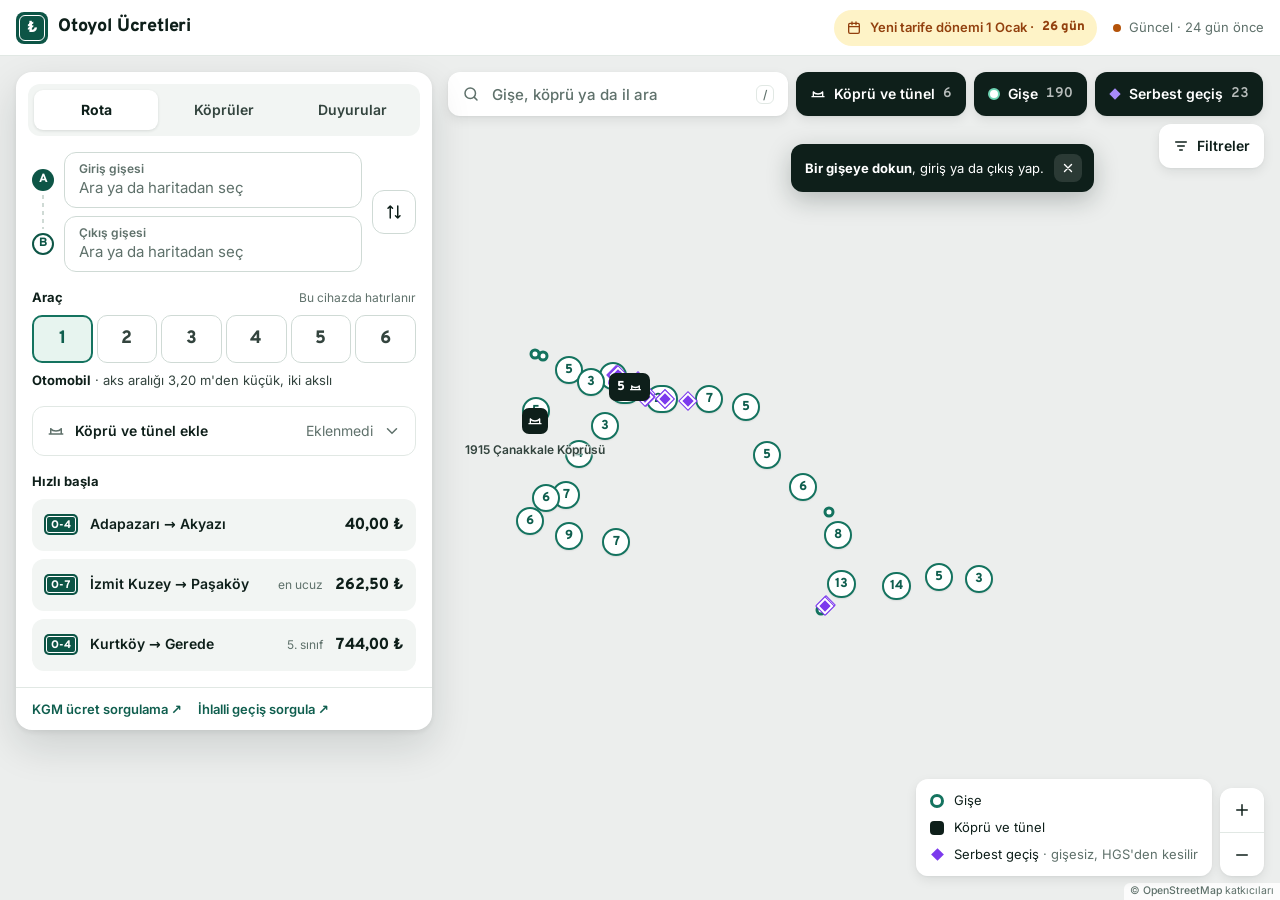
==== panel/index.html @ bc93d61b "Yeni tasarım: Tabela dili Toplam plakası, güzergâh şeridi, doğrudan/en ucuz seçici, gidiş-dönüş ve a" ====
<!doctype html>
<html lang="tr">
<head>
  <meta charset="utf-8">
  <meta name="viewport" content="width=device-width, initial-scale=1, viewport-fit=cover">
  <meta http-equiv="Content-Security-Policy" content="default-src 'self'; script-src 'self'; style-src 'self'; img-src 'self' data: blob: https://tile.openstreetmap.org; connect-src 'self'; font-src 'self'; object-src 'none'; base-uri 'none'; form-action 'none'">
  <meta name="referrer" content="strict-origin-when-cross-origin">
  <meta name="color-scheme" content="light dark">
  <meta name="theme-color" content="#ffffff" media="(prefers-color-scheme: light)">
  <meta name="theme-color" content="#0f1916" media="(prefers-color-scheme: dark)">
  <title>Otoyol Ücretleri</title>
  <meta name="description" content="Otoyol gişeleri arası geçiş ücreti hesaplama, köprü ve tünel ücretleri, bayramda ücretsiz geçiş kararları">
  <link rel="icon" href="data:image/svg+xml,%3Csvg xmlns='http://www.w3.org/2000/svg' viewBox='0 0 32 32'%3E%3Crect width='32' height='32' rx='8' fill='%230d5546'/%3E%3Crect x='3.5' y='3.5' width='25' height='25' rx='5.5' fill='none' stroke='white' stroke-width='2'/%3E%3Ctext x='16' y='22.5' font-family='Arial' font-weight='900' font-size='17' fill='white' text-anchor='middle'%3E%E2%82%BA%3C/text%3E%3C/svg%3E">
  <link rel="stylesheet" href="vendor/leaflet/leaflet.css">
  <link rel="stylesheet" href="style.css">
</head>
<body>
  <header class="appbar">
    <a class="logo" href="./" aria-label="Otoyol Ücretleri, ana sayfa">
      <span class="plate-logo" aria-hidden="true"><span class="ov">₺</span></span>
      <span class="logo-t ov">Otoyol Ücretleri</span>
    </a>
    <span class="grow"></span>
    <button type="button" class="tarif-pill" id="countdown" hidden></button>
    <div id="status" class="status" role="status" aria-live="polite"></div>
  </header>

  <div class="app" id="app">
    <div class="map-area">
      <div id="map" class="map" aria-label="Otoyol gişeleri, köprüler ve serbest geçişler haritası"></div>

      <div class="map-tools" id="map-tools">
        <button type="button" class="tool-btn icon-only m-back" id="m-back" aria-label="Yeni hesap" hidden>
          <svg viewBox="0 0 24 24" aria-hidden="true"><path d="M15 6l-6 6 6 6"/></svg>
        </button>
        <div class="map-search" id="map-search">
          <span class="plate-logo sm m-only" aria-hidden="true"><span class="ov">₺</span></span>
          <svg class="d-only" viewBox="0 0 24 24" aria-hidden="true"><circle cx="11" cy="11" r="7"/><path d="M20 20l-3.5-3.5"/></svg>
          <input id="map-q" type="search" role="combobox" aria-autocomplete="list" aria-expanded="false" aria-controls="map-q-list"
                 placeholder="Gişe, köprü ya da il ara" autocomplete="off" spellcheck="false" aria-label="Haritada ara">
          <kbd class="d-only" aria-hidden="true">/</kbd>
          <span class="m-status m-only" id="m-status" role="img"></span>
          <ul id="map-q-list" class="combo-list" role="listbox" hidden></ul>
        </div>
        <div class="layer-chips" id="layer-chips" role="group" aria-label="Haritada göster"></div>
        <span class="grow"></span>
        <button type="button" class="tool-btn filter-btn" id="filter-btn" aria-expanded="false" aria-controls="filter-pop">
          <svg viewBox="0 0 24 24" aria-hidden="true"><path d="M4 6h16M7 12h10M10 18h4"/></svg>
          <span class="fb-l">Filtreler</span><span class="badge" id="filter-count" hidden></span>
        </button>
        <div class="active-filters" id="active-filters"></div>
        <div class="filter-pop" id="filter-pop" role="dialog" aria-label="Katmanlar ve filtreler" hidden>
          <div class="fp-sec"><div class="fp-h">Katmanlar</div><div class="fp-chips" id="fp-layers"></div></div>
          <div class="fp-sec"><div class="fp-h">Bölge</div><div class="fp-chips" id="fp-bolge"></div></div>
          <div class="fp-sec"><div class="fp-h">Durum</div><div class="fp-chips" id="fp-durum"></div></div>
          <div class="fp-row">
            <label class="fp-field"><span>İl</span><select id="f-il"></select></label>
            <label class="fp-field"><span>Otoyol</span><select id="f-road"></select></label>
          </div>
          <div class="fp-foot">
            <button type="button" class="btn" id="fp-clear">Temizle</button>
            <button type="button" class="btn primary" id="fp-close">Tamam</button>
          </div>
        </div>
      </div>

      <div class="map-hint" id="map-hint" hidden>
        <span><b>Bir gişeye dokun</b>, giriş ya da çıkış yap.</span>
        <button type="button" id="map-hint-close" aria-label="İpucunu kapat"><svg viewBox="0 0 24 24" aria-hidden="true"><path d="M6 6l12 12M18 6L6 18"/></svg></button>
      </div>

      <div class="map-corner">
        <div class="map-legend" id="map-legend">
          <div><span class="lg-gate" aria-hidden="true"></span>Gişe</div>
          <div><span class="lg-bridge" aria-hidden="true"></span>Köprü ve tünel</div>
          <div><span class="lg-sgs" aria-hidden="true"></span><span>Serbest geçiş <span class="muted">· gişesiz, HGS'den kesilir</span></span></div>
        </div>
        <div class="zoom" role="group" aria-label="Yakınlaştırma">
          <button type="button" id="zoom-in" aria-label="Yakınlaştır"><svg viewBox="0 0 24 24" aria-hidden="true"><path d="M12 5v14M5 12h14"/></svg></button>
          <button type="button" id="zoom-out" aria-label="Uzaklaştır"><svg viewBox="0 0 24 24" aria-hidden="true"><path d="M5 12h14"/></svg></button>
        </div>
      </div>
      <button type="button" id="notice" class="notice" hidden></button>
    </div>

    <aside class="panel" id="panel" aria-label="Ücret hesabı ve bilgiler">
      <button type="button" class="sheet-handle" id="sheet-handle" aria-label="Paneli büyüt ya da küçült"><span></span></button>
      <div id="sample-note" class="sample-note" hidden>Örnek veri ile önizleme</div>
      <nav class="tabs" role="tablist" aria-label="Bölümler">
        <button type="button" role="tab" id="tab-btn-rota" aria-controls="tab-rota" aria-selected="true">Rota</button>
        <button type="button" role="tab" id="tab-btn-kopru" aria-controls="tab-kopru" aria-selected="false" tabindex="-1">Köprüler</button>
        <button type="button" role="tab" id="tab-btn-duyuru" aria-controls="tab-duyuru" aria-selected="false" tabindex="-1">Duyurular<span class="badge" id="duyuru-badge" hidden></span></button>
      </nav>

      <section class="tab-panel" id="tab-rota" role="tabpanel" aria-labelledby="tab-btn-rota">
        <div id="rota-main">
          <div class="m-res-head m-only" id="m-res-head" hidden>
            <h1 class="ov" id="m-res-title"></h1>
            <button type="button" class="veh-chip" id="m-veh-chip" aria-expanded="false" aria-controls="veh-block"></button>
          </div>
          <div class="m-head m-only" id="m-rota-head">
            <h1 class="ov">Nereden nereye?</h1>
            <button type="button" class="tarif-chip" id="m-countdown" hidden></button>
          </div>
          <form class="route" id="trip" autocomplete="off" novalidate>
            <div class="search-head">
              <button type="button" class="icon-btn" id="search-back" aria-label="Geri"><svg viewBox="0 0 24 24" aria-hidden="true"><path d="M15 6l-6 6 6 6"/></svg></button>
              <span id="search-title">Gişe seç</span>
            </div>
            <div class="route-fields" id="route-fields">
              <span class="route-rail" aria-hidden="true"><i class="pin-a ov">A</i><i class="rail"></i><i class="pin-b ov">B</i></span>
              <div class="combo" id="combo-giris">
                <label class="field" for="trip-giris">
                  <span class="f-l">Giriş gişesi</span>
                  <span class="f-dot ov" aria-hidden="true">A</span>
                  <input id="trip-giris" type="text" role="combobox" aria-autocomplete="list" aria-expanded="false"
                         aria-controls="trip-giris-list" placeholder="Ara ya da haritadan seç" spellcheck="false">
                  <span class="f-road" id="giris-road"></span>
                </label>
                <ul class="combo-list" id="trip-giris-list" role="listbox" aria-label="Giriş gişeleri" hidden></ul>
              </div>
              <div class="combo" id="combo-cikis">
                <label class="field" for="trip-cikis">
                  <span class="f-l">Çıkış gişesi</span>
                  <span class="f-dot ov is-b" aria-hidden="true">B</span>
                  <input id="trip-cikis" type="text" role="combobox" aria-autocomplete="list" aria-expanded="false"
                         aria-controls="trip-cikis-list" placeholder="Ara ya da haritadan seç" spellcheck="false">
                  <span class="f-road" id="cikis-road"></span>
                </label>
                <ul class="combo-list" id="trip-cikis-list" role="listbox" aria-label="Çıkış gişeleri" hidden></ul>
              </div>
              <button type="button" class="icon-btn swap" id="trip-swap" aria-label="Giriş ve çıkışı değiştir">
                <svg viewBox="0 0 24 24" aria-hidden="true"><path d="M7 4v16M7 4L4 7M7 4l3 3M17 20V4M17 20l-3-3M17 20l3-3"/></svg>
              </button>
            </div>

            <div class="opt-chips" id="opt-chips" hidden>
              <button type="button" class="veh-chip" id="veh-chip" aria-expanded="false" aria-controls="veh-block"></button>
              <button type="button" class="x-chip" id="x-chip" aria-expanded="false" aria-controls="opt-extras"></button>
            </div>

            <div class="veh" id="veh-block">
              <div class="veh-h"><span>Araç</span><span class="muted">Bu cihazda hatırlanır</span></div>
              <div class="cls-grid" id="trip-classes" role="radiogroup" aria-label="Araç sınıfı"></div>
              <p class="veh-desc" id="veh-desc"></p>
            </div>

            <details class="xbox" id="opt-extras" hidden>
              <summary>
                <svg viewBox="0 0 24 24" aria-hidden="true"><path d="M3 16h18M5 16V9M19 16V9M5 9c3 4 11 4 14 0"/></svg>
                <span class="xb-t">Köprü ve tünel ekle</span>
                <span class="xb-v" id="extras-sum">Eklenmedi</span>
                <svg class="chev" viewBox="0 0 24 24" aria-hidden="true"><path d="M6 9l6 6 6-6"/></svg>
              </summary>
              <div class="extras" id="trip-extras" role="group" aria-label="Rotaya eklenecek köprü ve tüneller"></div>
            </details>
          </form>
          <div id="trip-result" class="result" aria-live="polite"></div>
          <div id="quick" class="quick"></div>
        </div>
        <div id="aylik" class="aylik" hidden></div>
        <nav class="official" aria-label="Resmî KGM hizmetleri">
          <a href="https://vatandas.kgm.gov.tr/Toll" target="_blank" rel="noopener noreferrer">KGM ücret sorgulama ↗</a>
          <a href="https://webihlaltakip.kgm.gov.tr/WebIhlalSorgulama/Sayfalar/Sorgulama.aspx?lang=tr" target="_blank" rel="noopener noreferrer">İhlalli geçiş sorgula ↗</a>
        </nav>
        <p class="osm-credit m-only">Harita © <a href="https://www.openstreetmap.org/copyright" target="_blank" rel="noopener noreferrer">OpenStreetMap</a> katkıcıları</p>
      </section>

      <section class="tab-panel" id="tab-kopru" role="tabpanel" aria-labelledby="tab-btn-kopru" hidden>
        <div class="k-head">
          <h2 class="ov">Kaça geçerim?</h2>
          <button type="button" class="veh-chip" id="k-veh-chip" aria-expanded="false" aria-controls="k-classes"></button>
        </div>
        <div class="cls-grid k-classes" id="k-classes" role="radiogroup" aria-label="Araç sınıfı" hidden></div>
        <ul class="crossings" id="crossings"></ul>
        <p class="footnote" id="k-foot"></p>
      </section>

      <section class="tab-panel" id="tab-duyuru" role="tabpanel" aria-labelledby="tab-btn-duyuru" hidden>
        <div class="m-head m-only"><h1 class="ov">Duyurular</h1><span class="m-st" id="m-status-2"></span></div>
        <div id="cd-plate"></div>
        <div id="announcements"></div>
        <section class="d-sec" id="calendar-sec" aria-labelledby="calendar-h">
          <h2 id="calendar-h">Takvim</h2>
          <ul id="calendar" class="calendar"></ul>
        </section>
        <section class="d-sec" aria-labelledby="free-h">
          <h2 id="free-h">Resmî duyurular</h2>
          <div id="free" class="free"></div>
        </section>
        <div class="folds">
          <details class="fold" id="events-fold"><summary><span>Son kayıtlar</span><span class="fold-v" id="events-count"></span><svg class="chev" viewBox="0 0 24 24" aria-hidden="true"><path d="M6 9l6 6 6-6"/></svg></summary><ul id="events" class="events"></ul></details>
          <details class="fold"><summary><span>Kaynaklar</span><span class="fold-v" id="source-summary"></span><svg class="chev" viewBox="0 0 24 24" aria-hidden="true"><path d="M6 9l6 6 6-6"/></svg></summary><ul id="sources" class="sources"></ul></details>
          <details class="fold"><summary><span>KGM tarife belgeleri</span><span class="fold-v" id="doc-count"></span><svg class="chev" viewBox="0 0 24 24" aria-hidden="true"><path d="M6 9l6 6 6-6"/></svg></summary><ul id="documents" class="documents"></ul></details>
        </div>
        <p class="footnote" id="footer"></p>
      </section>
    </aside>

    <nav class="tabbar" id="tabbar" aria-label="Ana bölümler">
      <button type="button" data-tab="rota" aria-current="page">
        <svg viewBox="0 0 24 24" aria-hidden="true"><circle cx="6" cy="19" r="2"/><circle cx="18" cy="5" r="2"/><path d="M8 19h8a3 3 0 0 0 0-6H8a3 3 0 0 1 0-6h8"/></svg>Rota</button>
      <button type="button" data-tab="kopru">
        <svg viewBox="0 0 24 24" aria-hidden="true"><path d="M3 16h18M5 16V9M19 16V9M5 9c3 4 11 4 14 0"/></svg>Köprüler</button>
      <button type="button" data-tab="duyuru">
        <svg viewBox="0 0 24 24" aria-hidden="true"><path d="M6 16V11a6 6 0 0 1 12 0v5l2 2H4z"/><path d="M10 20a2 2 0 0 0 4 0"/></svg>Duyurular<span class="badge" id="duyuru-badge-m" hidden></span></button>
    </nav>
  </div>

  <template id="error-tpl">
    <div class="error-box">
      <h2>Veri okunamadı</h2>
      <p>Radar henüz çalışmamış olabilir. Yerelde denemek için <code>python -m radar panel --ornek</code>.</p>
    </div>
  </template>

  <script src="vendor/leaflet/leaflet.js"></script>
  <script src="harita.js"></script>
  <script src="hesap.js"></script>
  <script src="app.js"></script>
</body>
</html>
---- panel/vendor/leaflet/leaflet.css ----
/* required styles */

.leaflet-pane,
.leaflet-tile,
.leaflet-marker-icon,
.leaflet-marker-shadow,
.leaflet-tile-container,
.leaflet-pane > svg,
.leaflet-pane > canvas,
.leaflet-zoom-box,
.leaflet-image-layer,
.leaflet-layer {
	position: absolute;
	left: 0;
	top: 0;
	}
.leaflet-container {
	overflow: hidden;
	}
.leaflet-tile,
.leaflet-marker-icon,
.leaflet-marker-shadow {
	-webkit-user-select: none;
	   -moz-user-select: none;
	        user-select: none;
	  -webkit-user-drag: none;
	}
/* Prevents IE11 from highlighting tiles in blue */
.leaflet-tile::selection {
	background: transparent;
}
/* Safari renders non-retina tile on retina better with this, but Chrome is worse */
.leaflet-safari .leaflet-tile {
	image-rendering: -webkit-optimize-contrast;
	}
/* hack that prevents hw layers "stretching" when loading new tiles */
.leaflet-safari .leaflet-tile-container {
	width: 1600px;
	height: 1600px;
	-webkit-transform-origin: 0 0;
	}
.leaflet-marker-icon,
.leaflet-marker-shadow {
	display: block;
	}
/* .leaflet-container svg: reset svg max-width decleration shipped in Joomla! (joomla.org) 3.x */
/* .leaflet-container img: map is broken in FF if you have max-width: 100% on tiles */
.leaflet-container .leaflet-overlay-pane svg {
	max-width: none !important;
	max-height: none !important;
	}
.leaflet-container .leaflet-marker-pane img,
.leaflet-container .leaflet-shadow-pane img,
.leaflet-container .leaflet-tile-pane img,
.leaflet-container img.leaflet-image-layer,
.leaflet-container .leaflet-tile {
	max-width: none !important;
	max-height: none !important;
	width: auto;
	padding: 0;
	}

.leaflet-container img.leaflet-tile {
	/* See: https://bugs.chromium.org/p/chromium/issues/detail?id=600120 */
	mix-blend-mode: plus-lighter;
}

.leaflet-container.leaflet-touch-zoom {
	-ms-touch-action: pan-x pan-y;
	touch-action: pan-x pan-y;
	}
.leaflet-container.leaflet-touch-drag {
	-ms-touch-action: pinch-zoom;
	/* Fallback for FF which doesn't support pinch-zoom */
	touch-action: none;
	touch-action: pinch-zoom;
}
.leaflet-container.leaflet-touch-drag.leaflet-touch-zoom {
	-ms-touch-action: none;
	touch-action: none;
}
.leaflet-container {
	-webkit-tap-highlight-color: transparent;
}
.leaflet-container a {
	-webkit-tap-highlight-color: rgba(51, 181, 229, 0.4);
}
.leaflet-tile {
	filter: inherit;
	visibility: hidden;
	}
.leaflet-tile-loaded {
	visibility: inherit;
	}
.leaflet-zoom-box {
	width: 0;
	height: 0;
	-moz-box-sizing: border-box;
	     box-sizing: border-box;
	z-index: 800;
	}
/* workaround for https://bugzilla.mozilla.org/show_bug.cgi?id=888319 */
.leaflet-overlay-pane svg {
	-moz-user-select: none;
	}

.leaflet-pane         { z-index: 400; }

.leaflet-tile-pane    { z-index: 200; }
.leaflet-overlay-pane { z-index: 400; }
.leaflet-shadow-pane  { z-index: 500; }
.leaflet-marker-pane  { z-index: 600; }
.leaflet-tooltip-pane   { z-index: 650; }
.leaflet-popup-pane   { z-index: 700; }

.leaflet-map-pane canvas { z-index: 100; }
.leaflet-map-pane svg    { z-index: 200; }

.leaflet-vml-shape {
	width: 1px;
	height: 1px;
	}
.lvml {
	behavior: url(#default#VML);
	display: inline-block;
	position: absolute;
	}


/* control positioning */

.leaflet-control {
	position: relative;
	z-index: 800;
	pointer-events: visiblePainted; /* IE 9-10 doesn't have auto */
	pointer-events: auto;
	}
.leaflet-top,
.leaflet-bottom {
	position: absolute;
	z-index: 1000;
	pointer-events: none;
	}
.leaflet-top {
	top: 0;
	}
.leaflet-right {
	right: 0;
	}
.leaflet-bottom {
	bottom: 0;
	}
.leaflet-left {
	left: 0;
	}
.leaflet-control {
	float: left;
	clear: both;
	}
.leaflet-right .leaflet-control {
	float: right;
	}
.leaflet-top .leaflet-control {
	margin-top: 10px;
	}
.leaflet-bottom .leaflet-control {
	margin-bottom: 10px;
	}
.leaflet-left .leaflet-control {
	margin-left: 10px;
	}
.leaflet-right .leaflet-control {
	margin-right: 10px;
	}


/* zoom and fade animations */

.leaflet-fade-anim .leaflet-popup {
	opacity: 0;
	-webkit-transition: opacity 0.2s linear;
	   -moz-transition: opacity 0.2s linear;
	        transition: opacity 0.2s linear;
	}
.leaflet-fade-anim .leaflet-map-pane .leaflet-popup {
	opacity: 1;
	}
.leaflet-zoom-animated {
	-webkit-transform-origin: 0 0;
	    -ms-transform-origin: 0 0;
	        transform-origin: 0 0;
	}
svg.leaflet-zoom-animated {
	will-change: transform;
}

.leaflet-zoom-anim .leaflet-zoom-animated {
	-webkit-transition: -webkit-transform 0.25s cubic-bezier(0,0,0.25,1);
	   -moz-transition:    -moz-transform 0.25s cubic-bezier(0,0,0.25,1);
	        transition:         transform 0.25s cubic-bezier(0,0,0.25,1);
	}
.leaflet-zoom-anim .leaflet-tile,
.leaflet-pan-anim .leaflet-tile {
	-webkit-transition: none;
	   -moz-transition: none;
	        transition: none;
	}

.leaflet-zoom-anim .leaflet-zoom-hide {
	visibility: hidden;
	}


/* cursors */

.leaflet-interactive {
	cursor: pointer;
	}
.leaflet-grab {
	cursor: -webkit-grab;
	cursor:    -moz-grab;
	cursor:         grab;
	}
.leaflet-crosshair,
.leaflet-crosshair .leaflet-interactive {
	cursor: crosshair;
	}
.leaflet-popup-pane,
.leaflet-control {
	cursor: auto;
	}
.leaflet-dragging .leaflet-grab,
.leaflet-dragging .leaflet-grab .leaflet-interactive,
.leaflet-dragging .leaflet-marker-draggable {
	cursor: move;
	cursor: -webkit-grabbing;
	cursor:    -moz-grabbing;
	cursor:         grabbing;
	}

/* marker & overlays interactivity */
.leaflet-marker-icon,
.leaflet-marker-shadow,
.leaflet-image-layer,
.leaflet-pane > svg path,
.leaflet-tile-container {
	pointer-events: none;
	}

.leaflet-marker-icon.leaflet-interactive,
.leaflet-image-layer.leaflet-interactive,
.leaflet-pane > svg path.leaflet-interactive,
svg.leaflet-image-layer.leaflet-interactive path {
	pointer-events: visiblePainted; /* IE 9-10 doesn't have auto */
	pointer-events: auto;
	}

/* visual tweaks */

.leaflet-container {
	background: #ddd;
	outline-offset: 1px;
	}
.leaflet-container a {
	color: #0078A8;
	}
.leaflet-zoom-box {
	border: 2px dotted #38f;
	background: rgba(255,255,255,0.5);
	}


/* general typography */
.leaflet-container {
	font-family: "Helvetica Neue", Arial, Helvetica, sans-serif;
	font-size: 12px;
	font-size: 0.75rem;
	line-height: 1.5;
	}


/* general toolbar styles */

.leaflet-bar {
	box-shadow: 0 1px 5px rgba(0,0,0,0.65);
	border-radius: 4px;
	}
.leaflet-bar a {
	background-color: #fff;
	border-bottom: 1px solid #ccc;
	width: 26px;
	height: 26px;
	line-height: 26px;
	display: block;
	text-align: center;
	text-decoration: none;
	color: black;
	}
.leaflet-bar a,
.leaflet-control-layers-toggle {
	background-position: 50% 50%;
	background-repeat: no-repeat;
	display: block;
	}
.leaflet-bar a:hover,
.leaflet-bar a:focus {
	background-color: #f4f4f4;
	}
.leaflet-bar a:first-child {
	border-top-left-radius: 4px;
	border-top-right-radius: 4px;
	}
.leaflet-bar a:last-child {
	border-bottom-left-radius: 4px;
	border-bottom-right-radius: 4px;
	border-bottom: none;
	}
.leaflet-bar a.leaflet-disabled {
	cursor: default;
	background-color: #f4f4f4;
	color: #bbb;
	}

.leaflet-touch .leaflet-bar a {
	width: 30px;
	height: 30px;
	line-height: 30px;
	}
.leaflet-touch .leaflet-bar a:first-child {
	border-top-left-radius: 2px;
	border-top-right-radius: 2px;
	}
.leaflet-touch .leaflet-bar a:last-child {
	border-bottom-left-radius: 2px;
	border-bottom-right-radius: 2px;
	}

/* zoom control */

.leaflet-control-zoom-in,
.leaflet-control-zoom-out {
	font: bold 18px 'Lucida Console', Monaco, monospace;
	text-indent: 1px;
	}

.leaflet-touch .leaflet-control-zoom-in, .leaflet-touch .leaflet-control-zoom-out  {
	font-size: 22px;
	}


/* layers control */

.leaflet-control-layers {
	box-shadow: 0 1px 5px rgba(0,0,0,0.4);
	background: #fff;
	border-radius: 5px;
	}
.leaflet-control-layers-toggle {
	background-image: url(images/layers.png);
	width: 36px;
	height: 36px;
	}
.leaflet-retina .leaflet-control-layers-toggle {
	background-image: url(images/layers-2x.png);
	background-size: 26px 26px;
	}
.leaflet-touch .leaflet-control-layers-toggle {
	width: 44px;
	height: 44px;
	}
.leaflet-control-layers .leaflet-control-layers-list,
.leaflet-control-layers-expanded .leaflet-control-layers-toggle {
	display: none;
	}
.leaflet-control-layers-expanded .leaflet-control-layers-list {
	display: block;
	position: relative;
	}
.leaflet-control-layers-expanded {
	padding: 6px 10px 6px 6px;
	color: #333;
	background: #fff;
	}
.leaflet-control-layers-scrollbar {
	overflow-y: scroll;
	overflow-x: hidden;
	padding-right: 5px;
	}
.leaflet-control-layers-selector {
	margin-top: 2px;
	position: relative;
	top: 1px;
	}
.leaflet-control-layers label {
	display: block;
	font-size: 13px;
	font-size: 1.08333em;
	}
.leaflet-control-layers-separator {
	height: 0;
	border-top: 1px solid #ddd;
	margin: 5px -10px 5px -6px;
	}

/* Default icon URLs */
.leaflet-default-icon-path { /* used only in path-guessing heuristic, see L.Icon.Default */
	background-image: url(images/marker-icon.png);
	}


/* attribution and scale controls */

.leaflet-container .leaflet-control-attribution {
	background: #fff;
	background: rgba(255, 255, 255, 0.8);
	margin: 0;
	}
.leaflet-control-attribution,
.leaflet-control-scale-line {
	padding: 0 5px;
	color: #333;
	line-height: 1.4;
	}
.leaflet-control-attribution a {
	text-decoration: none;
	}
.leaflet-control-attribution a:hover,
.leaflet-control-attribution a:focus {
	text-decoration: underline;
	}
.leaflet-attribution-flag {
	display: inline !important;
	vertical-align: baseline !important;
	width: 1em;
	height: 0.6669em;
	}
.leaflet-left .leaflet-control-scale {
	margin-left: 5px;
	}
.leaflet-bottom .leaflet-control-scale {
	margin-bottom: 5px;
	}
.leaflet-control-scale-line {
	border: 2px solid #777;
	border-top: none;
	line-height: 1.1;
	padding: 2px 5px 1px;
	white-space: nowrap;
	-moz-box-sizing: border-box;
	     box-sizing: border-box;
	background: rgba(255, 255, 255, 0.8);
	text-shadow: 1px 1px #fff;
	}
.leaflet-control-scale-line:not(:first-child) {
	border-top: 2px solid #777;
	border-bottom: none;
	margin-top: -2px;
	}
.leaflet-control-scale-line:not(:first-child):not(:last-child) {
	border-bottom: 2px solid #777;
	}

.leaflet-touch .leaflet-control-attribution,
.leaflet-touch .leaflet-control-layers,
.leaflet-touch .leaflet-bar {
	box-shadow: none;
	}
.leaflet-touch .leaflet-control-layers,
.leaflet-touch .leaflet-bar {
	border: 2px solid rgba(0,0,0,0.2);
	background-clip: padding-box;
	}


/* popup */

.leaflet-popup {
	position: absolute;
	text-align: center;
	margin-bottom: 20px;
	}
.leaflet-popup-content-wrapper {
	padding: 1px;
	text-align: left;
	border-radius: 12px;
	}
.leaflet-popup-content {
	margin: 13px 24px 13px 20px;
	line-height: 1.3;
	font-size: 13px;
	font-size: 1.08333em;
	min-height: 1px;
	}
.leaflet-popup-content p {
	margin: 17px 0;
	margin: 1.3em 0;
	}
.leaflet-popup-tip-container {
	width: 40px;
	height: 20px;
	position: absolute;
	left: 50%;
	margin-top: -1px;
	margin-left: -20px;
	overflow: hidden;
	pointer-events: none;
	}
.leaflet-popup-tip {
	width: 17px;
	height: 17px;
	padding: 1px;

	margin: -10px auto 0;
	pointer-events: auto;

	-webkit-transform: rotate(45deg);
	   -moz-transform: rotate(45deg);
	    -ms-transform: rotate(45deg);
	        transform: rotate(45deg);
	}
.leaflet-popup-content-wrapper,
.leaflet-popup-tip {
	background: white;
	color: #333;
	box-shadow: 0 3px 14px rgba(0,0,0,0.4);
	}
.leaflet-container a.leaflet-popup-close-button {
	position: absolute;
	top: 0;
	right: 0;
	border: none;
	text-align: center;
	width: 24px;
	height: 24px;
	font: 16px/24px Tahoma, Verdana, sans-serif;
	color: #757575;
	text-decoration: none;
	background: transparent;
	}
.leaflet-container a.leaflet-popup-close-button:hover,
.leaflet-container a.leaflet-popup-close-button:focus {
	color: #585858;
	}
.leaflet-popup-scrolled {
	overflow: auto;
	}

.leaflet-oldie .leaflet-popup-content-wrapper {
	-ms-zoom: 1;
	}
.leaflet-oldie .leaflet-popup-tip {
	width: 24px;
	margin: 0 auto;

	-ms-filter: "progid:DXImageTransform.Microsoft.Matrix(M11=0.70710678, M12=0.70710678, M21=-0.70710678, M22=0.70710678)";
	filter: progid:DXImageTransform.Microsoft.Matrix(M11=0.70710678, M12=0.70710678, M21=-0.70710678, M22=0.70710678);
	}

.leaflet-oldie .leaflet-control-zoom,
.leaflet-oldie .leaflet-control-layers,
.leaflet-oldie .leaflet-popup-content-wrapper,
.leaflet-oldie .leaflet-popup-tip {
	border: 1px solid #999;
	}


/* div icon */

.leaflet-div-icon {
	background: #fff;
	border: 1px solid #666;
	}


/* Tooltip */
/* Base styles for the element that has a tooltip */
.leaflet-tooltip {
	position: absolute;
	padding: 6px;
	background-color: #fff;
	border: 1px solid #fff;
	border-radius: 3px;
	color: #222;
	white-space: nowrap;
	-webkit-user-select: none;
	-moz-user-select: none;
	-ms-user-select: none;
	user-select: none;
	pointer-events: none;
	box-shadow: 0 1px 3px rgba(0,0,0,0.4);
	}
.leaflet-tooltip.leaflet-interactive {
	cursor: pointer;
	pointer-events: auto;
	}
.leaflet-tooltip-top:before,
.leaflet-tooltip-bottom:before,
.leaflet-tooltip-left:before,
.leaflet-tooltip-right:before {
	position: absolute;
	pointer-events: none;
	border: 6px solid transparent;
	background: transparent;
	content: "";
	}

/* Directions */

.leaflet-tooltip-bottom {
	margin-top: 6px;
}
.leaflet-tooltip-top {
	margin-top: -6px;
}
.leaflet-tooltip-bottom:before,
.leaflet-tooltip-top:before {
	left: 50%;
	margin-left: -6px;
	}
.leaflet-tooltip-top:before {
	bottom: 0;
	margin-bottom: -12px;
	border-top-color: #fff;
	}
.leaflet-tooltip-bottom:before {
	top: 0;
	margin-top: -12px;
	margin-left: -6px;
	border-bottom-color: #fff;
	}
.leaflet-tooltip-left {
	margin-left: -6px;
}
.leaflet-tooltip-right {
	margin-left: 6px;
}
.leaflet-tooltip-left:before,
.leaflet-tooltip-right:before {
	top: 50%;
	margin-top: -6px;
	}
.leaflet-tooltip-left:before {
	right: 0;
	margin-right: -12px;
	border-left-color: #fff;
	}
.leaflet-tooltip-right:before {
	left: 0;
	margin-left: -12px;
	border-right-color: #fff;
	}

/* Printing */

@media print {
	/* Prevent printers from removing background-images of controls. */
	.leaflet-control {
		-webkit-print-color-adjust: exact;
		print-color-adjust: exact;
		}
	}
---- panel/style.css ----
/*
 * Otoyol Ücretleri · "Tabela dili"
 * Türkiye otoyol tabelası: koyu yeşil plaka, beyaz iç çerçeve, iri ve dar rakamlar.
 * Tabela yeşili (--sign) yalnızca plaka ve otoyol kalkanında; arayüz vurgusu sedir (--brand).
 * Yazı tipleri kendi sunucudan (CSP): Overpass (rakam ve başlık, OFL), Inter (arayüz, OFL).
 */

@font-face {
  font-family: "Inter"; font-style: normal; font-weight: 100 900; font-display: swap;
  src: url("vendor/fonts/inter-latin-ext-wght-normal.woff2") format("woff2-variations");
  unicode-range: U+0100-02BA, U+02BD-02C5, U+02C7-02CC, U+02CE-02D7, U+02DD-02FF, U+0304, U+0308, U+0329, U+1D00-1DBF, U+1E00-1E9F, U+1EF2-1EFF, U+2020, U+20A0-20AB, U+20AD-20C0, U+2113, U+2C60-2C7F, U+A720-A7FF;
}
@font-face {
  font-family: "Inter"; font-style: normal; font-weight: 100 900; font-display: swap;
  src: url("vendor/fonts/inter-latin-wght-normal.woff2") format("woff2-variations");
  unicode-range: U+0000-00FF, U+0131, U+0152-0153, U+02BB-02BC, U+02C6, U+02DA, U+02DC, U+0304, U+0308, U+0329, U+2000-206F, U+20AC, U+2122, U+2191, U+2193, U+2212, U+2215, U+FEFF, U+FFFD;
}
@font-face {
  font-family: "Overpass"; font-style: normal; font-weight: 100 900; font-display: swap;
  src: url("vendor/fonts/overpass-latin-ext-wght-normal.woff2") format("woff2-variations");
  unicode-range: U+0100-02BA, U+02BD-02C5, U+02C7-02CC, U+02CE-02D7, U+02DD-02FF, U+0304, U+0308, U+0329, U+1D00-1DBF, U+1E00-1E9F, U+1EF2-1EFF, U+2020, U+20A0-20AB, U+20AD-20C0, U+2113, U+2C60-2C7F, U+A720-A7FF;
}
@font-face {
  font-family: "Overpass"; font-style: normal; font-weight: 100 900; font-display: swap;
  src: url("vendor/fonts/overpass-latin-wght-normal.woff2") format("woff2-variations");
  unicode-range: U+0000-00FF, U+0131, U+0152-0153, U+02BB-02BC, U+02C6, U+02DA, U+02DC, U+0304, U+0308, U+0329, U+2000-206F, U+20AC, U+2122, U+2191, U+2193, U+2212, U+2215, U+FEFF, U+FFFD;
}

:root {
  /* Renk · açık */
  --sign: #0d5546;          /* plaka ve otoyol kalkanı */
  --brand: #14735f;         /* dolgu: düğme, seçili */
  --brand-ink: #0f5e4e;     /* bağlantı, vurgulu yazı */
  --brand-soft: #e7f4ef;    /* seçili zemin */
  --bg: #f2f5f3;
  --surface: #ffffff;
  --surface-2: #f2f5f3;
  --surface-3: #e9eeeb;
  --text: #0e1f1a;
  --text-2: #33443e;
  --muted: #5f716b;
  --line: #e1e8e4;
  --line-2: #cfdad5;
  --dash: #9fb3ab;
  --free: #7c3aed; --free-soft: #f3effe; --free-ink: #4c1d95; --free-ink-2: #5b21b6;
  --warn: #b45309; --warn-soft: #fef3c7; --warn-ink: #92400e; --warn-line: #f2d48a;
  --danger: #b42318; --danger-soft: #fee4e2; --danger-ink: #9f1d14; --danger-line: #f6b8b2; --danger-bg: #fff5f4;
  --ok: #15803d; --ok-soft: #dcfce7; --ok-ink: #166534;
  --chip-on: #0e1f1a; --chip-on-ink: #ffffff;
  --mk-dark: #0e1f1a; --mk-dark-ink: #ffffff;
  --mk-gate-fill: #ffffff; --mk-gate-ring: #14735f;
  --map-bg: #eceeed;
  --plate-off: #9fb3ab;
  --hint-bg: #0e1f1a; --hint-ink: #ffffff;
  --route: #14735f; --route-casing: #ffffff; --route-alt: #5f716b;
  --tile-filter: grayscale(1) contrast(0.88) brightness(1.06);
  /* Ölçüler */
  --s-1: 4px; --s-2: 8px; --s-3: 12px; --s-4: 16px; --s-5: 24px; --s-6: 32px; --s-7: 48px;
  --r-sm: 6px; --r-md: 10px; --r-lg: 16px; --r-sheet: 24px; --r-pill: 999px;
  --sh-1: 0 1px 2px rgba(14, 31, 26, 0.06), 0 1px 1px rgba(14, 31, 26, 0.04);
  --sh-2: 0 4px 12px rgba(14, 31, 26, 0.08), 0 1px 3px rgba(14, 31, 26, 0.06);
  --sh-3: 0 16px 40px rgba(14, 31, 26, 0.14), 0 2px 6px rgba(14, 31, 26, 0.08);
  --ease: 160ms ease-out;
  --panel-w: 416px;
  --appbar-h: 56px;
  --ov: "Overpass", "Inter", system-ui, sans-serif;
}

@media (prefers-color-scheme: dark) {
  :root {
    --sign: #0f5e4e;
    --brand: #178066;
    --brand-ink: #6fd4b4;
    --brand-soft: #10302a;
    --bg: #08100e;
    --surface: #0f1916;
    --surface-2: #15211d;
    --surface-3: #1c2a25;
    --text: #e3ebe8;
    --text-2: #b9c8c3;
    --muted: #93a6a0;
    --line: #1f2e29;
    --line-2: #2a3b35;
    --dash: #3a4c46;
    --free: #a78bfa; --free-soft: #1c1630; --free-ink: #c4b5fd; --free-ink-2: #a78bfa;
    --warn: #fbbf24; --warn-soft: #2a2210; --warn-ink: #fbbf24; --warn-line: #5a4a1c;
    --danger: #f87171; --danger-soft: #3a1715; --danger-ink: #f87171; --danger-line: #5a2422; --danger-bg: #1e1110;
    --ok: #4ade80; --ok-soft: #0f2a1c; --ok-ink: #4ade80;
    --chip-on: #e3ebe8; --chip-on-ink: #08100e;
    --mk-dark: #e3ebe8; --mk-dark-ink: #08100e;
    --mk-gate-fill: #0f1916; --mk-gate-ring: #6fd4b4;
    --map-bg: #18211e;
    --plate-off: #4b5d57;
    --hint-bg: #e3ebe8; --hint-ink: #08100e;
    --route: #3cc79f; --route-casing: #08100e; --route-alt: #93a6a0;
    --tile-filter: invert(1) hue-rotate(180deg) grayscale(1) brightness(0.72) contrast(0.9);
    --sh-1: none;
    --sh-2: 0 6px 18px rgba(0, 0, 0, 0.45);
    --sh-3: 0 16px 40px rgba(0, 0, 0, 0.5);
  }
}

* { box-sizing: border-box; }
[hidden] { display: none !important; }
html { -webkit-text-size-adjust: 100%; }
body {
  margin: 0; min-height: 100vh; background: var(--map-bg); color: var(--text);
  font: 400 14px/1.45 "Inter", system-ui, -apple-system, "Segoe UI", sans-serif;
  -webkit-font-smoothing: antialiased; -moz-osx-font-smoothing: grayscale;
}
a { color: var(--brand-ink); text-decoration: none; font-weight: 600; }
a:hover { text-decoration: underline; text-underline-offset: 2px; }
button { font: inherit; color: inherit; }
code { font: 500 12.5px ui-monospace, SFMono-Regular, Menlo, Consolas, monospace; background: var(--surface-3); padding: 1px 5px; border-radius: 5px; }
:focus-visible { outline: 2px solid var(--brand-ink); outline-offset: 2px; }
svg { flex: none; }
.ov { font-family: var(--ov); font-variant-numeric: tabular-nums; letter-spacing: -0.01em; }
.muted { color: var(--muted); }
.grow { flex: 1; }
.visually-hidden { position: absolute !important; width: 1px; height: 1px; overflow: hidden; clip: rect(0 0 0 0); white-space: nowrap; }
.m-only { display: none !important; }
.pad { padding: 16px; }
@media (prefers-reduced-motion: reduce) { *, *::before, *::after { transition: none !important; animation: none !important; } }

/* ------------------------------------------------------------------ ortak parçalar */

.plate-logo { display: inline-flex; padding: 3px; border-radius: 8px; background: var(--sign); }
.plate-logo > span {
  display: flex; align-items: center; justify-content: center; width: 26px; height: 26px; border: 1.5px solid #fff; border-radius: 6px;
  color: #fff; font-weight: 900; font-size: 16px; line-height: 1;
}
.plate-logo.sm { border-radius: 9px; }
.plate-logo.sm > span { width: 28px; height: 28px; border-radius: 7px; }

/* Otoyol kalkanı: plakanın küçük kardeşi, yalnızca otoyol numarası */
.shield { display: inline-flex; flex: none; padding: 2px; border-radius: 5px; background: var(--sign); }
.shield > span {
  border: 1.5px solid #fff; border-radius: 3px; padding: 1px 5px 0; color: #fff;
  font: 800 12px/1.3 var(--ov); font-variant-numeric: tabular-nums;
}
.shield.sm > span { font-size: 11px; padding: 1px 4px 0; }

.badge { min-width: 18px; height: 18px; padding: 0 5px; border-radius: 9px; background: var(--brand); color: #fff; font-size: 11px; font-weight: 700; line-height: 18px; text-align: center; }

.btn {
  display: inline-flex; align-items: center; justify-content: center; gap: 8px; height: 44px; padding: 0 18px; cursor: pointer;
  border: 1px solid var(--line-2); border-radius: var(--r-md); background: var(--surface); color: var(--text);
  font: 600 15px "Inter", sans-serif; transition: background var(--ease), border-color var(--ease);
}
.btn:hover { background: var(--surface-2); }
.btn.primary { background: var(--brand); border-color: var(--brand); color: #fff; }
.btn.primary:hover { filter: brightness(1.06); }
.btn svg { width: 18px; height: 18px; fill: none; stroke: currentColor; stroke-width: 2; stroke-linecap: round; stroke-linejoin: round; }

.icon-btn {
  display: grid; place-items: center; width: 44px; height: 44px; padding: 0; cursor: pointer;
  border: 1px solid var(--line-2); border-radius: 12px; background: var(--surface); color: var(--text);
  transition: background var(--ease);
}
.icon-btn:hover { background: var(--surface-2); }
.icon-btn svg { width: 18px; height: 18px; fill: none; stroke: currentColor; stroke-width: 2; stroke-linecap: round; stroke-linejoin: round; }

.tag { display: inline-flex; align-items: center; height: 24px; padding: 0 8px; border-radius: var(--r-sm); font: 700 12px "Inter", sans-serif; white-space: nowrap; }
.tag.warn { background: var(--warn-soft); color: var(--warn-ink); }
.tag.ok { background: var(--ok-soft); color: var(--ok-ink); }
.tag.no { background: var(--danger-soft); color: var(--danger-ink); }
.tag.free { background: var(--free-soft); color: var(--free-ink); }
.tag.plain { background: var(--surface-2); color: var(--text-2); }

/* ------------------------------------------------------------------ üst çubuk */

.appbar {
  position: fixed; z-index: 30; top: 0; left: 0; right: 0; height: var(--appbar-h);
  display: flex; align-items: center; gap: 16px; padding: 0 16px;
  background: var(--surface); border-bottom: 1px solid var(--line);
}
.logo { display: inline-flex; align-items: center; gap: 10px; color: var(--text); text-decoration: none !important; }
.logo-t { font-weight: 800; font-size: 18px; }
.tarif-pill {
  display: inline-flex; align-items: center; gap: 8px; height: 36px; padding: 0 12px; cursor: pointer;
  border: 0; border-radius: var(--r-pill); background: var(--warn-soft); color: var(--warn-ink); font-size: 13px; font-weight: 600;
}
.tarif-pill svg { width: 16px; height: 16px; fill: none; stroke: currentColor; stroke-width: 2; stroke-linecap: round; }
.tarif-pill b, .tarif-chip b { font-family: var(--ov); font-weight: 800; }
.status { display: inline-flex; align-items: center; gap: 8px; font-size: 13px; color: var(--muted); white-space: nowrap; }
.dot { width: 8px; height: 8px; border-radius: 50%; background: var(--dash); flex: none; }
.dot.good { background: var(--ok); }
.dot.warn { background: var(--warn); }
.dot.bad { background: var(--danger); }

/* ------------------------------------------------------------------ yerleşim */

.app { position: fixed; top: var(--appbar-h); left: 0; right: 0; bottom: 0; }
.map-area { position: absolute; inset: 0; z-index: 0; isolation: isolate; }
.map { position: absolute; inset: 0; z-index: 0; background: var(--map-bg); }

.panel {
  position: absolute; z-index: 10; top: 16px; left: 16px; width: var(--panel-w); max-height: calc(100% - 32px);
  display: flex; flex-direction: column; min-height: 0; overflow: hidden;
  background: var(--surface); border-radius: var(--r-lg); box-shadow: var(--sh-3);
}
.panel:has(#trip .combo-list:not([hidden])) { min-height: min(600px, calc(100% - 32px)); }
.sheet-handle { display: none; }
.sample-note { padding: 7px 16px; font-size: 12px; font-weight: 600; color: var(--warn-ink); background: var(--warn-soft); }

.tabs {
  flex: none; display: grid; grid-template-columns: repeat(3, minmax(0, 1fr)); gap: 4px;
  margin: 12px 12px 0; padding: 6px; border-radius: 12px; background: var(--surface-2);
}
.tabs [role="tab"] {
  display: inline-flex; align-items: center; justify-content: center; gap: 6px; height: 40px; cursor: pointer;
  border: 0; border-radius: 9px; background: transparent; color: var(--text-2); font-size: 14px; font-weight: 600;
  transition: background var(--ease), color var(--ease);
}
.tabs [role="tab"]:hover { color: var(--text); }
.tabs [role="tab"][aria-selected="true"] { background: var(--surface); color: var(--text); font-weight: 700; box-shadow: 0 1px 3px rgba(14, 31, 26, 0.12); }
@media (prefers-color-scheme: dark) { .tabs [role="tab"][aria-selected="true"] { background: var(--surface-3); box-shadow: none; } }
.tab-panel { flex: 0 1 auto; min-height: 0; overflow: auto; padding: 16px; overscroll-behavior: contain; scrollbar-width: thin; }
.panel:has(#trip .combo-list:not([hidden])) #tab-rota { flex: 1 1 auto; }
.tabbar { display: none; }

/* ------------------------------------------------------------------ rota formu */

#rota-main { display: flex; flex-direction: column; gap: 16px; }
.route { display: flex; flex-direction: column; gap: 16px; }
.search-head { display: none; }

.route-fields { display: grid; grid-template-columns: 22px minmax(0, 1fr) 44px; grid-template-rows: auto auto; column-gap: 10px; row-gap: 8px; align-items: center; }
.route-rail { grid-column: 1; grid-row: 1 / span 2; align-self: stretch; display: flex; flex-direction: column; align-items: center; padding: 17px 0; }
.route-rail i { font-style: normal; }
.pin-a, .pin-b { width: 22px; height: 22px; border-radius: 50%; display: flex; align-items: center; justify-content: center; font-size: 12px; font-weight: 800; flex: none; }
.pin-a { background: var(--sign); color: #fff; }
.pin-b { background: var(--surface); border: 2px solid var(--sign); color: var(--sign); }
@media (prefers-color-scheme: dark) { .pin-b { border-color: var(--brand-ink); color: var(--brand-ink); } }
.route-rail .rail { flex: 1; width: 2px; margin: 4px 0; background: repeating-linear-gradient(var(--line-2) 0 4px, transparent 4px 8px); }
#combo-giris { grid-column: 2; grid-row: 1; }
#combo-cikis { grid-column: 2; grid-row: 2; }
.route-fields .swap { grid-column: 3; grid-row: 1 / span 2; }

.combo { position: relative; min-width: 0; }
.field {
  position: relative; display: flex; flex-direction: column; justify-content: center; height: 56px; padding: 0 14px; cursor: text;
  border: 1px solid var(--line-2); border-radius: 12px; background: var(--surface); transition: border-color var(--ease), box-shadow var(--ease);
}
.field:hover { border-color: var(--dash); }
.field:focus-within { border: 2px solid var(--brand); padding: 0 13px; box-shadow: 0 0 0 4px color-mix(in srgb, var(--brand) 14%, transparent); }
.f-l { font-size: 12px; font-weight: 600; color: var(--muted); line-height: 16px; }
.field input {
  width: 100%; min-width: 0; padding: 0; border: 0; outline: 0; background: transparent; color: var(--text);
  font: 500 15px/22px "Inter", sans-serif;
}
.field input::placeholder { color: var(--muted); font-weight: 400; }
.f-dot, .f-road { display: none; }

/* Sonuç varken giriş/çıkış tek kutuda özetlenir (aynı alanlar, sıkışık görünüm) */
.route-fields.is-compact { grid-template-columns: minmax(0, 1fr) 44px; row-gap: 0; }
.route-fields.is-compact .route-rail { display: none; }
.route-fields.is-compact #combo-giris, .route-fields.is-compact #combo-cikis { grid-column: 1; }
.route-fields.is-compact .swap { grid-column: 2; }
.route-fields.is-compact .field { flex-direction: row; align-items: center; gap: 10px; height: 44px; padding: 0 12px; }
.route-fields.is-compact .field:focus-within { padding: 0 11px; }
.route-fields.is-compact #combo-giris .field { border-radius: 12px 12px 0 0; border-bottom-color: transparent; }
.route-fields.is-compact #combo-cikis .field { border-radius: 0 0 12px 12px; }
.route-fields.is-compact #combo-cikis .field::before { content: ""; position: absolute; top: -1px; left: 42px; right: 0; height: 1px; background: var(--line); }
.route-fields.is-compact .f-l { display: none; }
.route-fields.is-compact .f-dot {
  display: flex; align-items: center; justify-content: center; flex: none; width: 20px; height: 20px; border-radius: 50%;
  background: var(--sign); color: #fff; font-size: 11px; font-weight: 800;
}
.route-fields.is-compact .f-dot.is-b { background: var(--surface); border: 2px solid var(--sign); color: var(--sign); }
@media (prefers-color-scheme: dark) { .route-fields.is-compact .f-dot.is-b { border-color: var(--brand-ink); color: var(--brand-ink); } }
.route-fields.is-compact .field input { font-weight: 600; }
.route-fields.is-compact .f-road { display: block; flex: none; max-width: 45%; overflow: hidden; text-overflow: ellipsis; white-space: nowrap; font-size: 12px; font-weight: 500; color: var(--muted); }

.combo-list {
  position: absolute; z-index: 30; top: calc(100% + 6px); left: 0; right: -54px; margin: 0; padding: 6px; list-style: none;
  max-height: 360px; overflow: auto; background: var(--surface); border: 1px solid var(--line); border-radius: 12px; box-shadow: var(--sh-3);
}
.combo-list li { display: flex; align-items: center; gap: 12px; min-height: 52px; padding: 4px 8px; border-radius: var(--r-md); cursor: pointer; }
.combo-list li[aria-selected="true"], .combo-list li.opt:hover { background: var(--surface-2); }
.combo-list li.is-current { background: var(--brand-soft); color: var(--brand-ink); }
.combo-list .o-dot { width: 14px; height: 14px; flex: none; margin: 0 2px; border-radius: 50%; background: var(--surface); border: 3px solid var(--brand); }
.combo-list li.is-current .o-dot { background: var(--brand); }
.combo-list .o-t { flex: 1; min-width: 0; display: flex; flex-direction: column; }
.combo-list .o-name { font-size: 15px; font-weight: 600; overflow: hidden; text-overflow: ellipsis; white-space: nowrap; }
.combo-list .o-sub { font-size: 12px; color: var(--muted); overflow: hidden; text-overflow: ellipsis; white-space: nowrap; }
.combo-list .o-il { flex: none; font-size: 13px; color: var(--muted); }
.combo-list li.is-current .o-il { color: inherit; }
.combo-list .o-price { flex: none; font: 800 16px var(--ov); font-variant-numeric: tabular-nums; }
.combo-list .o-check { width: 18px; height: 18px; fill: none; stroke: currentColor; stroke-width: 2.4; stroke-linecap: round; stroke-linejoin: round; }
.combo-list li.o-head { cursor: default; min-height: 0; padding: 14px 8px 6px; gap: 8px; font-size: 13px; font-weight: 700; color: var(--muted); background: none !important; }
.combo-list li.o-head:first-child { padding-top: 6px; }
.combo-list li.o-empty, .combo-list li.o-note { cursor: default; color: var(--muted); font-size: 13px; background: none !important; }
.combo-list li.o-regions { cursor: default; flex-wrap: nowrap; overflow-x: auto; gap: 6px; padding: 2px 2px 10px; min-height: 0; scrollbar-width: none; background: none !important; border-bottom: 1px solid var(--line); border-radius: 0; margin-bottom: 4px; }
.combo-list li.o-foot { cursor: default; min-height: 0; padding: 10px 8px 6px; border-top: 1px solid var(--line); border-radius: 0; margin-top: 4px; font-size: 13px; color: var(--muted); background: none !important; }
.combo-list li.o-foot svg { width: 16px; height: 16px; fill: none; stroke: currentColor; stroke-width: 2; stroke-linecap: round; }
.chipbtn {
  flex: none; height: 36px; padding: 0 12px; cursor: pointer; white-space: nowrap;
  border: 1px solid var(--line-2); border-radius: var(--r-pill); background: var(--surface); color: var(--text); font-size: 13px; font-weight: 600;
}
.chipbtn[aria-pressed="true"] { border-color: var(--chip-on); background: var(--chip-on); color: var(--chip-on-ink); }

/* Araç sınıfı · her zaman görünür (sonuçta tek çipe iner) */
.veh { display: flex; flex-direction: column; gap: 8px; }
.veh-h { display: flex; justify-content: space-between; align-items: baseline; font-size: 13px; font-weight: 700; }
.veh-h .muted { font-size: 12px; font-weight: 400; }
.cls-grid { display: grid; grid-template-columns: repeat(6, minmax(0, 1fr)); gap: 4px; }
.cls-grid button {
  height: 48px; padding: 0; cursor: pointer; border: 1px solid var(--line-2); border-radius: var(--r-md); background: var(--surface); color: var(--text-2);
  display: flex; flex-direction: column; align-items: center; justify-content: center; gap: 2px;
  font: 800 18px/18px var(--ov); transition: background var(--ease), border-color var(--ease);
}
.cls-grid button:hover { background: var(--surface-2); }
.cls-grid button[aria-checked="true"] { border: 2px solid var(--brand); background: var(--brand-soft); color: var(--brand-ink); }
.veh-desc { margin: 0; font-size: 13px; color: var(--text-2); }
.veh-desc b { font-weight: 700; color: var(--text); }

.opt-chips { display: flex; gap: 8px; flex-wrap: wrap; }
.veh-chip {
  display: inline-flex; align-items: center; gap: 8px; height: 40px; padding: 0 10px 0 6px; cursor: pointer;
  border: 1px solid var(--line-2); border-radius: var(--r-pill); background: var(--surface); color: var(--text); font-size: 14px; font-weight: 600;
}
.veh-chip .n {
  width: 28px; height: 28px; border-radius: 50%; display: flex; align-items: center; justify-content: center;
  background: var(--brand-soft); color: var(--brand-ink); font: 800 14px var(--ov);
}
.veh-chip svg { width: 16px; height: 16px; fill: none; stroke: var(--muted); stroke-width: 2; stroke-linecap: round; transition: transform var(--ease); }
.veh-chip[aria-expanded="true"] svg { transform: rotate(180deg); }
.veh-chip.is-warn { border-color: var(--warn-line); background: var(--warn-soft); color: var(--warn-ink); }
.veh-chip.is-warn .n { background: color-mix(in srgb, var(--warn) 18%, transparent); color: var(--warn-ink); }
.x-chip {
  display: inline-flex; align-items: center; gap: 6px; height: 40px; padding: 0 14px; cursor: pointer;
  border: 1px dashed var(--dash); border-radius: var(--r-pill); background: var(--surface); color: var(--text-2); font-size: 14px; font-weight: 600;
}
.x-chip svg { width: 16px; height: 16px; fill: none; stroke: currentColor; stroke-width: 2; stroke-linecap: round; }
.x-chip.is-set { border-style: solid; border-color: var(--brand); background: var(--brand-soft); color: var(--brand-ink); }
.x-chip.is-bad { border-style: solid; border-color: var(--danger-line); background: var(--danger-soft); color: var(--danger-ink); }

.xbox { border: 1px solid var(--line); border-radius: 12px; }
.xbox > summary {
  display: flex; align-items: center; gap: 10px; min-height: 48px; padding: 0 14px; cursor: pointer; list-style: none; font-size: 14px; border-radius: 12px;
}
.xbox > summary::-webkit-details-marker { display: none; }
.xbox > summary:hover { background: var(--surface-2); }
.xbox > summary > svg { width: 18px; height: 18px; fill: none; stroke: var(--muted); stroke-width: 2; stroke-linecap: round; }
.xbox .xb-t { font-weight: 600; }
.xbox .xb-v { margin-left: auto; color: var(--muted); overflow: hidden; text-overflow: ellipsis; white-space: nowrap; }
.xbox .xb-v.is-set { color: var(--brand-ink); font-weight: 600; }
.chev { transition: transform var(--ease); }
details[open] > summary .chev { transform: rotate(180deg); }
.extras { display: flex; flex-direction: column; padding: 2px 14px 10px; }
.x-row { display: flex; align-items: center; gap: 12px; min-height: 44px; font-size: 15px; cursor: pointer; }
.x-row input { width: 20px; height: 20px; margin: 0; accent-color: var(--brand); flex: none; cursor: pointer; }
.x-row .x-n { flex: 1; min-width: 0; }
.x-row .x-n small { display: block; font-size: 12px; color: var(--muted); }
.x-row .x-v { font: 700 15px var(--ov); font-variant-numeric: tabular-nums; }
.x-row.is-off { color: var(--muted); cursor: default; }
.x-row.is-off input { cursor: default; }

/* Hızlı başla / son rotalar */
.quick { display: flex; flex-direction: column; gap: 8px; }
.quick:empty { display: none; }
.quick h3 { margin: 0; font-size: 13px; font-weight: 700; color: var(--text); }
.q-row {
  display: flex; align-items: center; gap: 12px; min-height: 52px; padding: 0 12px; cursor: pointer; text-align: left;
  border: 0; border-radius: 12px; background: var(--surface-2); color: var(--text); width: 100%;
}
.q-row:hover { background: var(--surface-3); }
.q-row .q-n { flex: 1; min-width: 0; font-size: 14px; font-weight: 600; overflow: hidden; text-overflow: ellipsis; white-space: nowrap; }
.q-row .q-s { flex: none; font-size: 12px; color: var(--muted); }
.q-row .q-p { flex: none; font: 800 16px var(--ov); font-variant-numeric: tabular-nums; }
.q-ic { width: 20px; height: 20px; flex: none; fill: none; stroke: var(--muted); stroke-width: 2; stroke-linecap: round; }

.official { display: flex; flex-wrap: wrap; gap: 6px 16px; margin: 16px -16px -16px; padding: 12px 16px; border-top: 1px solid var(--line); font-size: 13px; }
.official a { text-decoration: none; }
.osm-credit { margin: 8px 0 0; font-size: 11.5px; color: var(--muted); }
.osm-credit a { font-weight: 500; color: var(--muted); }

/* ------------------------------------------------------------------ sonuç */

.result { display: flex; flex-direction: column; gap: 12px; }
.result:empty { display: none; }
.result-empty { padding: 12px 14px; border-radius: 12px; background: var(--surface-2); color: var(--muted); font-size: 13px; }
.result-empty strong { display: block; color: var(--text); font-size: 14px; font-weight: 600; }

.route-choice { display: grid; grid-template-columns: repeat(2, minmax(0, 1fr)); gap: 4px; padding: 4px; border-radius: 12px; background: var(--surface-2); }
.route-choice button {
  min-height: 56px; padding: 8px 12px; cursor: pointer; text-align: left; border: 0; border-radius: 9px; background: transparent; color: var(--text-2);
}
.route-choice .rc-k { display: block; font-size: 12px; font-weight: 600; }
.route-choice .rc-v { display: block; font: 800 20px/1.25 var(--ov); font-variant-numeric: tabular-nums; }
.route-choice button[aria-checked="true"] { background: var(--surface); color: var(--text); box-shadow: 0 1px 3px rgba(14, 31, 26, 0.12); }
.route-choice button[aria-checked="true"] .rc-k { color: var(--brand-ink); }
@media (prefers-color-scheme: dark) { .route-choice button[aria-checked="true"] { background: var(--surface-3); box-shadow: none; } }

/* Toplam plakası: imza bileşen */
.plate { border-radius: var(--r-lg); padding: 5px; background: var(--sign); color: #fff; }
.plate-in { border: 2px solid rgba(255, 255, 255, 0.92); border-radius: 12px; padding: 12px 16px 10px; display: flex; flex-direction: column; gap: 6px; }
.plate-top { display: flex; justify-content: space-between; align-items: flex-end; gap: 12px; }
.plate-amount { font: 800 48px/48px var(--ov); font-variant-numeric: tabular-nums; letter-spacing: -0.01em; white-space: nowrap; }
.plate-side { display: flex; flex-direction: column; align-items: flex-end; gap: 2px; padding-bottom: 4px; font-size: 12px; font-weight: 600; text-align: right; }
.plate-side .o { opacity: 0.9; }
.plate-side .km { font: 800 15px var(--ov); }
.plate-note { display: flex; align-items: center; gap: 6px; border-top: 1px solid rgba(255, 255, 255, 0.25); padding-top: 8px; font-size: 13px; font-weight: 600; }
.plate-note svg { width: 16px; height: 16px; fill: none; stroke: currentColor; stroke-width: 2.4; stroke-linecap: round; stroke-linejoin: round; }
.plate-note b { font-family: var(--ov); font-weight: 800; }
.plate-off { display: flex; justify-content: space-between; align-items: center; gap: 12px; padding: 12px 14px; border: 2px dashed var(--line-2); border-radius: var(--r-lg); }
.plate-off .plate-amount { font-size: 40px; line-height: 40px; color: var(--plate-off); }
.plate-off .plate-side { color: var(--muted); font-weight: 400; padding: 0; }

/* Güzergâh şeridi: yolculuk sırasıyla */
.strip { list-style: none; margin: 0; padding: 0; display: flex; flex-direction: column; }
.strip li { display: grid; grid-template-columns: 28px minmax(0, 1fr) auto; align-items: center; column-gap: 4px; }
.strip .st-end { min-height: 30px; font-size: 14px; font-weight: 700; }
.strip .st-pin { justify-self: center; width: 18px; height: 18px; border-radius: 50%; display: flex; align-items: center; justify-content: center; font: 800 10px var(--ov); }
.strip .st-pin.a { background: var(--sign); color: #fff; }
.strip .st-pin.b { background: var(--surface); border: 2px solid var(--sign); color: var(--sign); }
@media (prefers-color-scheme: dark) { .strip .st-pin.b { border-color: var(--brand-ink); color: var(--brand-ink); } }
.strip .st-leg { min-height: 40px; }
.strip .st-bar { justify-self: center; align-self: stretch; width: 4px; background: var(--brand); }
.strip .st-road { display: flex; flex-direction: column; justify-content: center; padding: 4px 0; min-width: 0; }
.strip .st-road > span:first-child { display: flex; align-items: center; gap: 8px; font-size: 14px; min-width: 0; }
.strip .st-road .nm { overflow: hidden; text-overflow: ellipsis; white-space: nowrap; }
.strip .st-sub { font-size: 12px; color: var(--muted); }
.strip .st-p { font: 700 16px var(--ov); font-variant-numeric: tabular-nums; text-align: right; }
.strip .st-sgs { min-height: 40px; border-radius: var(--r-md); background: var(--free-soft); color: var(--free-ink); }
.strip .st-sgs .dia { justify-self: center; width: 10px; height: 10px; transform: rotate(45deg); background: var(--free); }
.strip .st-sgs .st-sub { color: var(--free-ink-2); }
.strip .st-sgs .st-p { padding-right: 10px; color: var(--free-ink); }
.strip .st-sgs .nm { font-weight: 600; }
.strip .st-x { min-height: 22px; }
.strip .st-x .ring { justify-self: center; width: 10px; height: 10px; border-radius: 50%; background: var(--surface); border: 2px solid var(--brand); }
.strip .st-x span:nth-child(2) { font-size: 12px; color: var(--muted); }
.strip .st-p.na { font: 600 12px "Inter", sans-serif; color: var(--muted); }

/* Eklenen köprü/tüneller */
.added { display: flex; flex-direction: column; gap: 4px; border-top: 1px solid var(--line); padding-top: 10px; }
.added h3 { margin: 0; font-size: 12px; font-weight: 700; color: var(--muted); }
.ad-row { display: flex; align-items: center; gap: 12px; min-height: 48px; }
.ad-ic { width: 28px; height: 28px; border-radius: 7px; background: var(--mk-dark); color: var(--mk-dark-ink); display: flex; align-items: center; justify-content: center; flex: none; }
.ad-ic svg { width: 16px; height: 16px; fill: none; stroke: currentColor; stroke-width: 2; stroke-linecap: round; }
.ad-t { flex: 1; min-width: 0; display: flex; flex-direction: column; }
.ad-t b { font-size: 14px; font-weight: 600; }
.ad-t span { font-size: 12px; color: var(--muted); }
.ad-p { font: 700 16px var(--ov); font-variant-numeric: tabular-nums; }
.ad-x { width: 32px; height: 32px; padding: 0; border: 0; border-radius: 8px; background: transparent; color: var(--muted); cursor: pointer; display: grid; place-items: center; }
.ad-x:hover { background: var(--surface-2); color: var(--text); }
.ad-x svg { width: 14px; height: 14px; fill: none; stroke: currentColor; stroke-width: 2.4; stroke-linecap: round; }
.ad-row.is-bad { border-radius: var(--r-md); padding: 0 8px; margin: 0 -8px; background: repeating-linear-gradient(135deg, color-mix(in srgb, var(--danger) 9%, transparent) 0 6px, transparent 6px 12px); }
.ad-row.is-bad .ad-ic { background: var(--danger-soft); color: var(--danger); }
.ad-row.is-bad .ad-t b { text-decoration: line-through; text-decoration-color: var(--danger); }
.no-tag { font: 700 12px "Inter", sans-serif; color: var(--danger-ink); padding: 2px 8px; border: 1px solid var(--danger-line); border-radius: var(--r-sm); white-space: nowrap; }

/* Engelleyici uyarı (seçili sınıf bir geçişi kullanamaz) */
.block-alert { display: flex; flex-direction: column; gap: 12px; padding: 14px; border: 1px solid var(--danger-line); border-radius: 14px; background: var(--danger-bg); }
.block-alert .ba-top { display: flex; gap: 12px; align-items: flex-start; }
.block-alert .ba-ic { width: 36px; height: 36px; border-radius: var(--r-md); background: var(--danger-soft); color: var(--danger); display: flex; align-items: center; justify-content: center; flex: none; }
.block-alert .ba-ic svg { width: 20px; height: 20px; fill: none; stroke: currentColor; stroke-width: 2; stroke-linecap: round; }
.block-alert b { display: block; font-size: 15px; }
.block-alert p { margin: 2px 0 0; font-size: 13px; line-height: 19px; color: var(--text-2); }
.block-alert .ba-acts { display: grid; grid-template-columns: repeat(2, minmax(0, 1fr)); gap: 8px; }
.block-alert .btn { font-size: 14px; }

/* Eylemler */
.acts { display: grid; grid-template-columns: repeat(4, minmax(0, 1fr)); gap: 6px; }
.acts button {
  height: 56px; padding: 0; cursor: pointer; border: 1px solid var(--line); border-radius: 12px; background: var(--surface); color: var(--text);
  display: flex; flex-direction: column; align-items: center; justify-content: center; gap: 4px; font-size: 12px; font-weight: 600;
}
.acts button:hover { background: var(--surface-2); }
.acts svg { width: 18px; height: 18px; fill: none; stroke: currentColor; stroke-width: 2; stroke-linecap: round; stroke-linejoin: round; }
.res-links { display: flex; justify-content: space-between; gap: 12px; font-size: 13px; }
.linkbtn { padding: 0; border: 0; background: none; cursor: pointer; color: var(--brand-ink); font-size: 13px; font-weight: 600; }
.linkbtn:hover { text-decoration: underline; text-underline-offset: 2px; }
.more { display: flex; flex-direction: column; gap: 0; border: 1px solid var(--line); border-radius: 12px; padding: 4px 12px; }
.more li { list-style: none; display: flex; align-items: center; gap: 10px; min-height: 40px; font-size: 13px; border-top: 1px solid var(--line); }
.more li:first-child { border-top: 0; }
.more li .grow { color: var(--text-2); }
.more li b { font: 700 15px var(--ov); font-variant-numeric: tabular-nums; }
.more li.is-on { color: var(--brand-ink); font-weight: 700; }
.more li.is-on .grow { color: inherit; }
.more ul { margin: 0; padding: 0; }
.more a { display: block; padding: 10px 0; }

/* Gidiş-dönüş ve aylık maliyet */
.aylik { display: flex; flex-direction: column; gap: 16px; }
.ay-head { display: flex; align-items: center; gap: 4px; }
.ay-head h2 { flex: 1; margin: 0; font: 800 20px var(--ov); }
.ay-head .icon-btn { border: 0; }
.ay-card { background: var(--surface); border: 1px solid var(--line); border-radius: var(--r-lg); overflow: hidden; }
.ay-card .ay-t { display: flex; align-items: center; gap: 10px; padding: 12px 14px; border-bottom: 1px solid var(--line); font-size: 15px; font-weight: 700; }
.ay-row { display: flex; align-items: center; gap: 12px; min-height: 56px; padding: 0 14px; }
.ay-row + .ay-row { border-top: 1px solid var(--line); }
.ay-row .k { width: 56px; flex: none; font-size: 12px; font-weight: 700; color: var(--muted); }
.ay-row .d { flex: 1; min-width: 0; display: flex; flex-direction: column; font-size: 15px; font-weight: 600; }
.ay-row .d small { font-size: 12px; font-weight: 600; color: var(--ok-ink); }
.ay-row .v { font: 800 18px var(--ov); font-variant-numeric: tabular-nums; }
.ay-row .v.zero { color: var(--muted); }
.ay-days h3 { margin: 0 0 8px; font-size: 13px; font-weight: 700; color: var(--text-2); }
.ay-days .cls-grid { grid-template-columns: repeat(7, minmax(0, 1fr)); }
.ay-plate .plate-in { gap: 10px; padding: 14px 16px 12px; }
.ay-plate .ay-lbl { font-size: 13px; font-weight: 600; opacity: 0.9; }
.ay-plate .big { font: 800 44px/48px var(--ov); font-variant-numeric: tabular-nums; }
.ay-plate .grid2 { display: grid; grid-template-columns: repeat(2, minmax(0, 1fr)); border-top: 1px solid rgba(255, 255, 255, 0.25); padding-top: 10px; font-size: 12px; }
.ay-plate .grid2 span { display: flex; flex-direction: column; }
.ay-plate .grid2 b { font: 800 18px var(--ov); font-variant-numeric: tabular-nums; }
.ay-note { margin: 0; font-size: 12px; line-height: 18px; color: var(--muted); }
.ay-save { display: flex; flex-direction: column; gap: 6px; }
.ay-save .btn { height: 52px; font-size: 16px; }
.ay-save span { font-size: 12px; color: var(--muted); text-align: center; }

/* ------------------------------------------------------------------ köprüler */

.k-head { display: flex; align-items: center; justify-content: space-between; gap: 12px; margin-bottom: 10px; }
.k-head h2 { margin: 0; font-size: 22px; font-weight: 800; }
.k-classes { margin-bottom: 10px; }
.crossings { list-style: none; margin: 0; padding: 0; display: flex; flex-direction: column; gap: 2px; }
.crossings > li { border: 1px solid transparent; border-radius: 12px; }
.crossings > li.is-open { margin: 4px 0; background: var(--surface-2); border-color: var(--line-2); }
.cr-row {
  width: 100%; padding: 8px 6px; cursor: pointer; text-align: left; border: 0; border-radius: var(--r-md); background: transparent; color: var(--text);
  display: grid; grid-template-columns: minmax(0, 1fr) auto; gap: 4px 12px;
}
.crossings > li:not(.is-open) .cr-row:hover { background: var(--surface-2); }
.crossings > li.is-open .cr-row { padding: 10px 10px 8px; }
.cr-row .nm { font-size: 14px; font-weight: 600; }
.crossings > li.is-open .cr-row .nm { font-weight: 700; }
.cr-row .nt { font-weight: 500; color: var(--muted); }
.cr-row .pr { font: 800 16px var(--ov); font-variant-numeric: tabular-nums; text-align: right; display: flex; align-items: center; justify-content: flex-end; gap: 6px; }
.crossings > li.is-open .cr-row .pr { color: var(--brand-ink); }
.cr-row .pr .tag { font-family: "Inter", sans-serif; }
.cr-row .bar { grid-column: 1 / -1; display: block; height: 6px; border-radius: 3px; background: var(--surface-2); }
.crossings > li.is-open .cr-row .bar { background: var(--surface); }
.cr-row .bar > i { display: block; height: 6px; border-radius: 3px; background: var(--brand); }
.crossings > li.is-open .cr-row .bar > i { background: var(--brand-ink); }
.cr-detail { padding: 0 10px 12px; display: flex; flex-direction: column; gap: 10px; }
.cr-table { width: 100%; border-collapse: collapse; font-size: 14px; }
.cr-table thead tr { color: var(--muted); font-size: 12px; text-align: right; }
.cr-table th { font-weight: 600; padding: 6px 0 6px 8px; white-space: nowrap; }
.cr-table th:first-child { text-align: left; padding-left: 0; }
.cr-table th.now { background: var(--brand-soft); color: var(--brand-ink); border-radius: 8px 8px 0 0; padding: 6px 8px; }
.cr-table tbody tr { border-top: 1px solid var(--line); }
.cr-table tbody th { text-align: left; font: 500 14px "Inter", sans-serif; padding: 8px 0; }
.cr-table td { text-align: right; padding: 8px 0 8px 8px; font: 700 14px var(--ov); font-variant-numeric: tabular-nums; color: var(--text-2); }
.cr-table td.now { padding: 8px; font-weight: 800; color: var(--text); background: var(--brand-soft); }
.cr-table tr:last-child td.now { border-radius: 0 0 8px 8px; }
.cr-table td.no { background: repeating-linear-gradient(135deg, color-mix(in srgb, var(--danger) 10%, transparent) 0 6px, transparent 6px 12px); }
.cr-acts { display: grid; grid-template-columns: repeat(3, minmax(0, 1fr)); gap: 6px; }
.cr-acts.n1 { grid-template-columns: 1fr; }
.cr-acts.n2 { grid-template-columns: repeat(2, minmax(0, 1fr)); }
.cr-acts .btn { height: 44px; padding: 0 8px; font-size: 13px; background: transparent; }
.cr-acts .btn.primary { background: var(--brand); }
.cr-acts a.btn { text-decoration: none; color: var(--text); }
.cr-note { margin: 0; font-size: 12px; color: var(--muted); }
.footnote { margin: 12px 0 0; font-size: 12px; color: var(--muted); }

/* ------------------------------------------------------------------ duyurular */

#tab-duyuru { display: flex; flex-direction: column; gap: 16px; }
#tab-duyuru[hidden] { display: none; }
.cd-plate .plate-in { gap: 10px; padding: 14px 16px; }
.cd-plate .cd-top { display: flex; justify-content: space-between; align-items: flex-start; gap: 12px; }
.cd-plate .cd-l { display: flex; flex-direction: column; gap: 2px; }
.cd-plate .cd-k { font-size: 13px; font-weight: 600; opacity: 0.9; }
.cd-plate .cd-d { font: 800 22px var(--ov); }
.cd-plate .cd-n { display: flex; align-items: baseline; gap: 4px; }
.cd-plate .cd-n b { font: 800 52px/48px var(--ov); font-variant-numeric: tabular-nums; }
.cd-plate .cd-n span { font-size: 14px; font-weight: 700; }
.cd-plate .cd-t { border-top: 1px solid rgba(255, 255, 255, 0.25); padding-top: 10px; font-size: 13px; line-height: 19px; }
.d-sec { display: flex; flex-direction: column; gap: 8px; }
.d-sec h2 { margin: 0; font-size: 13px; font-weight: 700; color: var(--muted); }
.calendar { list-style: none; margin: 0; padding: 0; display: flex; flex-direction: column; gap: 8px; }
.calendar li { display: flex; align-items: center; gap: 12px; min-height: 64px; padding: 8px 14px; background: var(--surface); border: 1px solid var(--line); border-radius: 14px; }
.cal-tile { width: 44px; height: 48px; flex: none; border-radius: var(--r-md); background: var(--surface-2); display: flex; flex-direction: column; align-items: center; justify-content: center; font-family: var(--ov); }
.cal-tile b { font-size: 18px; font-weight: 800; line-height: 18px; }
.cal-tile span { font-size: 11px; font-weight: 700; color: var(--muted); }
.cal-t { flex: 1; min-width: 0; display: flex; flex-direction: column; gap: 2px; }
.cal-t b { font-size: 15px; font-weight: 600; }
.cal-t span { font-size: 12px; color: var(--muted); }
.cal-t span.ok { color: var(--ok-ink); font-weight: 600; }
.cal-n { font: 800 15px var(--ov); color: var(--text-2); white-space: nowrap; }
.free { display: flex; flex-direction: column; gap: 8px; }
.empty-box { display: flex; gap: 12px; align-items: center; padding: 16px 14px; border: 1px dashed var(--line-2); border-radius: 14px; }
.empty-box svg { width: 28px; height: 28px; fill: none; stroke: var(--dash); stroke-width: 1.6; stroke-linecap: round; }
.empty-box b { display: block; font-size: 14px; font-weight: 600; }
.empty-box span { font-size: 12px; color: var(--muted); }
.ann { display: flex; flex-direction: column; gap: 4px; padding: 14px; border-radius: 14px; border: 1px solid var(--line); background: var(--surface); }
.ann .k { display: flex; align-items: center; justify-content: space-between; gap: 8px; font-size: 12px; font-weight: 700; color: var(--muted); }
.ann .t { font-size: 15px; font-weight: 700; }
.ann .m { font-size: 13px; color: var(--text-2); }
.ann.free-rule { border-color: color-mix(in srgb, var(--ok) 35%, var(--line)); }
.ann.change { border-color: var(--warn-line); }
#announcements { display: flex; flex-direction: column; gap: 8px; }
#announcements:empty { display: none; }
.folds { display: flex; flex-direction: column; border-top: 1px solid var(--line); }
.fold { border-bottom: 1px solid var(--line); }
.fold > summary { display: flex; align-items: center; gap: 8px; min-height: 52px; cursor: pointer; list-style: none; font-size: 15px; font-weight: 600; }
.fold > summary::-webkit-details-marker { display: none; }
.fold > summary > span:first-child { flex: 1; }
.fold > summary .chev { width: 18px; height: 18px; fill: none; stroke: var(--muted); stroke-width: 2; stroke-linecap: round; }
.fold-v { font-size: 12px; font-weight: 600; color: var(--muted); }
.fold-v.good { color: var(--ok-ink); }
.fold-v.bad { color: var(--danger-ink); }
.events, .sources, .documents { list-style: none; margin: 0 0 12px; padding: 0; display: flex; flex-direction: column; gap: 10px; font-size: 13px; }
.events li { display: flex; flex-direction: column; gap: 2px; }
.events .top { display: flex; justify-content: space-between; align-items: center; gap: 8px; }
.events .when { font-size: 12px; color: var(--muted); white-space: nowrap; }
.events .title { font-weight: 600; }
.events .sub { font-size: 12px; color: var(--muted); }
.pill { display: inline-flex; align-items: center; height: 22px; padding: 0 8px; border-radius: var(--r-sm); font-size: 12px; font-weight: 700; background: var(--surface-2); color: var(--muted); }
.pill.karar_cikti { background: var(--brand-soft); color: var(--brand-ink); }
.pill.yururlukte { background: var(--ok-soft); color: var(--ok-ink); }
.pill.gundemde { background: var(--warn-soft); color: var(--warn-ink); }
.pill.iptal_ertelendi { background: var(--danger-soft); color: var(--danger-ink); }
.chip { display: inline-flex; align-items: center; height: 20px; padding: 0 6px; margin: 4px 4px 0 0; border-radius: 5px; font-size: 11px; font-weight: 700; background: var(--warn-soft); color: var(--warn-ink); }
.chip.bad { background: var(--danger-soft); color: var(--danger-ink); }
.sources li { display: grid; grid-template-columns: auto minmax(0, 1fr) auto; gap: 8px; align-items: center; }
.sources .when { color: var(--muted); white-space: nowrap; font-size: 12px; }
.sources .err { grid-column: 2 / -1; color: var(--danger-ink); font-size: 12px; }
.documents li { display: flex; flex-direction: column; gap: 1px; }
.documents .sub { color: var(--muted); font-size: 12px; }
.documents .removed { opacity: 0.55; }
.error-box { position: absolute; z-index: 15; top: 50%; left: 50%; transform: translate(-50%, -50%); max-width: 420px; padding: 20px 24px; background: var(--surface); border-radius: var(--r-lg); box-shadow: var(--sh-3); }
.error-box h2 { margin: 0 0 6px; font-size: 16px; }
.empty { color: var(--muted); font-size: 13px; margin: 0; }

/* ------------------------------------------------------------------ harita araçları */

.map-tools {
  position: absolute; z-index: 9; top: 16px; left: calc(var(--panel-w) + 32px); right: 16px;
  display: flex; align-items: center; gap: 8px; flex-wrap: wrap; pointer-events: none;
}
.map-tools > * { pointer-events: auto; }
.map-tools > .grow { pointer-events: none; }
.map-search {
  position: relative; display: flex; align-items: center; gap: 10px; flex: 0 1 340px; min-width: 220px; height: 44px; padding: 0 14px;
  background: var(--surface); border-radius: 12px; box-shadow: var(--sh-2); color: var(--muted);
}
.map-search:focus-within { box-shadow: var(--sh-2), 0 0 0 2px var(--brand); }
.map-search > svg { width: 18px; height: 18px; fill: none; stroke: currentColor; stroke-width: 2; stroke-linecap: round; }
.map-search input { flex: 1; min-width: 0; border: 0; outline: 0; background: transparent; color: var(--text); font: 500 15px "Inter", sans-serif; }
.map-search input::placeholder { color: var(--muted); }
.map-search input::-webkit-search-cancel-button { display: none; }
.map-search kbd { font: 500 12px "Inter", sans-serif; border: 1px solid var(--line); border-radius: var(--r-sm); padding: 1px 6px; }
.map-search .combo-list { top: calc(100% + 6px); left: 0; right: auto; width: 100%; min-width: 300px; }
.map-search .combo-list .o-kind { flex: none; width: 22px; height: 22px; display: grid; place-items: center; }
.map-search .combo-list .o-kind .mk-bridge { width: 22px; height: 22px; }
.layer-chips { display: inline-flex; gap: 8px; flex-wrap: wrap; }
.layer-chip, .tool-btn {
  display: inline-flex; align-items: center; gap: 8px; height: 44px; padding: 0 14px; cursor: pointer; white-space: nowrap;
  border: 0; border-radius: 12px; background: var(--surface); color: var(--text); font-size: 14px; font-weight: 600; box-shadow: var(--sh-2);
  transition: background var(--ease), color var(--ease);
}
.layer-chip[aria-pressed="true"] { background: var(--chip-on); color: var(--chip-on-ink); }
.layer-chip .n { font-family: var(--ov); opacity: 0.7; font-variant-numeric: tabular-nums; }
.layer-chip svg, .tool-btn svg { width: 16px; height: 16px; fill: none; stroke: currentColor; stroke-width: 2; stroke-linecap: round; stroke-linejoin: round; }
.tool-btn.icon-only { width: 44px; padding: 0; justify-content: center; }
.tool-btn.icon-only svg { width: 20px; height: 20px; }
.sw-gate { width: 12px; height: 12px; border-radius: 50%; background: #fff; border: 2px solid #6fd4b4; flex: none; }
.layer-chip[aria-pressed="false"] .sw-gate { border-color: var(--brand); }
.sw-sgs { width: 8px; height: 8px; transform: rotate(45deg); background: #a78bfa; flex: none; margin: 0 2px; }
.layer-chip[aria-pressed="false"] .sw-sgs { background: var(--free); }
.filter-btn.is-on { box-shadow: var(--sh-2), inset 0 0 0 2px var(--brand); color: var(--brand-ink); }
.active-filters { display: inline-flex; gap: 6px; flex-wrap: wrap; flex-basis: 100%; justify-content: flex-end; }
.active-filters:empty { display: none; }
.af-chip {
  display: inline-flex; align-items: center; gap: 4px; height: 36px; padding: 0 6px 0 12px; cursor: pointer;
  border: 0; border-radius: var(--r-pill); background: var(--brand-soft); color: var(--brand-ink); font-size: 13px; font-weight: 600; box-shadow: var(--sh-2);
}
.af-chip svg { width: 24px; height: 24px; padding: 5px; fill: none; stroke: currentColor; stroke-width: 2.4; stroke-linecap: round; }
.filter-pop {
  position: absolute; top: 52px; right: 0; width: min(420px, 100%); padding: 16px; z-index: 12;
  background: var(--surface); border-radius: var(--r-lg); box-shadow: var(--sh-3);
}
.fp-sec + .fp-sec, .fp-row { margin-top: 14px; }
.fp-h { font-size: 12px; font-weight: 700; color: var(--muted); margin-bottom: 8px; }
.fp-chips { display: flex; gap: 6px; flex-wrap: wrap; }
.fp-chip {
  display: inline-flex; align-items: center; gap: 6px; height: 36px; padding: 0 12px; cursor: pointer;
  border: 1px solid var(--line-2); border-radius: var(--r-pill); background: var(--surface); color: var(--text); font-size: 13px; font-weight: 600;
}
.fp-chip .n { font-family: var(--ov); color: var(--muted); font-variant-numeric: tabular-nums; }
.fp-chip:hover:not(:disabled) { background: var(--surface-2); }
.fp-chip[aria-pressed="true"] { border-color: var(--chip-on); background: var(--chip-on); color: var(--chip-on-ink); }
.fp-chip[aria-pressed="true"] .n { color: inherit; opacity: 0.75; }
.fp-chip:disabled { opacity: 0.4; cursor: default; }
.fp-row { display: grid; grid-template-columns: 1fr 1fr; gap: 10px; }
.fp-field { display: grid; gap: 6px; min-width: 0; font-size: 12px; font-weight: 700; color: var(--muted); }
.fp-field select {
  width: 100%; height: 44px; padding: 0 30px 0 12px; border: 1px solid var(--line-2); border-radius: var(--r-md); cursor: pointer;
  background: var(--surface) url("data:image/svg+xml,%3Csvg xmlns='http://www.w3.org/2000/svg' viewBox='0 0 12 12'%3E%3Cpath d='M3 4.5 6 7.5 9 4.5' fill='none' stroke='%235f716b' stroke-width='1.5' stroke-linecap='round' stroke-linejoin='round'/%3E%3C/svg%3E") no-repeat right 12px center / 12px;
  color: var(--text); font: 500 14px "Inter", sans-serif; appearance: none; -webkit-appearance: none;
}
.fp-foot { display: flex; justify-content: flex-end; gap: 8px; margin-top: 16px; padding-top: 12px; border-top: 1px solid var(--line); }

.map-hint {
  position: absolute; z-index: 8; top: 88px; left: calc(var(--panel-w) + 32px + (100% - var(--panel-w) - 48px) * 0.42);
  display: flex; align-items: center; gap: 10px; padding: 10px 12px 10px 14px; border-radius: 12px;
  background: var(--hint-bg); color: var(--hint-ink); font-size: 13px; box-shadow: 0 8px 24px rgba(14, 31, 26, 0.25);
}
.map-hint button { width: 28px; height: 28px; padding: 0; border: 0; border-radius: 8px; background: color-mix(in srgb, var(--hint-ink) 12%, transparent); color: inherit; display: grid; place-items: center; cursor: pointer; }
.map-hint svg { width: 14px; height: 14px; fill: none; stroke: currentColor; stroke-width: 2.4; stroke-linecap: round; }

.map-corner { position: absolute; z-index: 8; right: 16px; bottom: 24px; display: flex; align-items: flex-end; gap: 8px; }
.map-legend {
  display: flex; flex-direction: column; gap: 8px; padding: 12px 14px; font-size: 13px;
  background: color-mix(in srgb, var(--surface) 96%, transparent); border-radius: 12px; box-shadow: var(--sh-2);
}
.map-legend > div { display: flex; align-items: center; gap: 10px; }
.lg-gate { width: 14px; height: 14px; border-radius: 50%; background: #fff; border: 3px solid var(--brand); flex: none; }
.lg-bridge { width: 14px; height: 14px; border-radius: 4px; background: var(--mk-dark); flex: none; }
.lg-sgs { width: 9px; height: 9px; margin: 0 2.5px; transform: rotate(45deg); background: var(--free); flex: none; }
.zoom { display: flex; flex-direction: column; background: var(--surface); border-radius: 12px; box-shadow: var(--sh-2); overflow: hidden; }
.zoom button { width: 44px; height: 44px; padding: 0; border: 0; background: transparent; color: var(--text); display: grid; place-items: center; cursor: pointer; }
.zoom button + button { border-top: 1px solid var(--line); }
.zoom button:hover { background: var(--surface-2); }
.zoom svg { width: 18px; height: 18px; fill: none; stroke: currentColor; stroke-width: 2; stroke-linecap: round; }

.notice {
  position: absolute; z-index: 8; bottom: 24px; left: calc(var(--panel-w) + 32px); max-width: min(520px, calc(100% - var(--panel-w) - 380px));
  display: inline-flex; align-items: center; gap: 10px; padding: 8px 14px 8px 8px; cursor: pointer; text-align: left;
  border: 0; border-radius: var(--r-pill); background: var(--surface); box-shadow: var(--sh-2); font-size: 13px; color: var(--text);
}
.notice span:last-child { overflow: hidden; text-overflow: ellipsis; white-space: nowrap; }

/* ------------------------------------------------------------------ Leaflet */

.leaflet-container { font: inherit; background: var(--map-bg); }
.map .leaflet-tile-pane { filter: var(--tile-filter); }
.leaflet-container .leaflet-control-attribution { background: color-mix(in srgb, var(--surface) 82%, transparent); color: var(--muted); font-size: 10.5px; padding: 1px 6px; border-radius: 6px 0 0 0; }
.leaflet-container .leaflet-control-attribution a { color: var(--muted); font-weight: 500; }
.leaflet-bottom.leaflet-right { right: 0; bottom: 0; }
.leaflet-popup-content-wrapper, .leaflet-popup-tip { background: var(--surface); color: var(--text); box-shadow: var(--sh-3); }
.leaflet-popup-content-wrapper { border-radius: 14px; padding: 0; overflow: hidden; }
.leaflet-popup-content { margin: 0; width: 286px !important; font-size: 13px; line-height: 1.45; }
.leaflet-container a.leaflet-popup-close-button {
  top: 12px; right: 12px; width: 32px; height: 32px; border-radius: 8px; background: var(--surface-2); color: var(--text-2);
  font: 400 20px/30px "Inter", sans-serif; text-align: center;
}
.leaflet-container a.leaflet-popup-close-button:hover { color: var(--text); text-decoration: none; }
.tip { background: var(--hint-bg); color: var(--hint-ink); border: 0; border-radius: 8px; box-shadow: var(--sh-2); font-size: 12px; font-weight: 600; padding: 5px 9px; }
.tip span { opacity: 0.75; font-weight: 400; }
.leaflet-tooltip-top.tip::before { border-top-color: var(--hint-bg); }

/* Açılır pencere içeriği */
.pp { display: flex; flex-direction: column; }
.pp-h { display: flex; align-items: center; gap: 10px; padding: 14px 52px 10px 14px; }
.pp-h .ic { flex: none; }
.pp-h .t { display: flex; flex-direction: column; min-width: 0; }
.pp-h b { font-size: 15px; font-weight: 700; }
.pp-h span { font-size: 12px; color: var(--muted); }
.pp-dia { width: 12px; height: 12px; margin: 0 4px; transform: rotate(45deg); background: var(--free); }
.pp-gate { width: 14px; height: 14px; margin: 0 3px; border-radius: 50%; background: #fff; border: 3px solid var(--brand); }
.pp-info { margin: 0 14px; padding: 10px 12px; display: flex; gap: 10px; align-items: center; border-radius: var(--r-md); background: var(--free-soft); color: var(--free-ink); font-size: 13px; line-height: 18px; }
.pp-info svg { width: 28px; height: 20px; flex: none; fill: none; stroke: currentColor; stroke-width: 1.8; stroke-linecap: round; }
.pp-rows { display: flex; flex-direction: column; padding: 6px 14px 4px; }
.pp-row { display: flex; justify-content: space-between; align-items: baseline; gap: 12px; padding: 6px 0; }
.pp-row + .pp-row { border-top: 1px solid var(--line); }
.pp-row span { font-size: 13px; color: var(--muted); }
.pp-row b { font: 800 18px var(--ov); font-variant-numeric: tabular-nums; }
.pp-row b.big { font-size: 22px; }
.pp-row b.no { font: 700 12px "Inter", sans-serif; color: var(--danger-ink); }
.pp-st { margin: 4px 14px 0; padding: 8px 10px; border-radius: var(--r-md); font-size: 12px; font-weight: 600; }
.pp-st.change { background: var(--warn-soft); color: var(--warn-ink); }
.pp-st.free { background: var(--ok-soft); color: var(--ok-ink); }
.pp-acts { display: grid; grid-template-columns: 1fr 1fr; gap: 6px; padding: 10px 14px 14px; }
.pp-acts .btn { height: 44px; font-size: 14px; }
.pp-acts .btn .ab { width: 20px; height: 20px; border-radius: 50%; display: inline-flex; align-items: center; justify-content: center; font: 800 11px var(--ov); }
.pp-acts .btn .ab.a { background: var(--sign); color: #fff; }
.pp-acts .btn .ab.b { background: #fff; border: 2px solid var(--sign); color: var(--sign); }
.pp-acts .wide { grid-column: 1 / -1; }
.pp-road { grid-column: 1 / -1; font-size: 12px; color: var(--muted); margin-top: 4px; }
.pp-road:first-child { margin-top: 0; }
.pp-link { padding: 0 14px 14px; font-size: 13px; }

/* İşaretler */
.mk { background: none; border: 0; }
.mk-bridge {
  width: 26px; height: 26px; border-radius: 7px; background: var(--mk-dark); color: var(--mk-dark-ink);
  display: flex; align-items: center; justify-content: center; transition: transform var(--ease), box-shadow var(--ease);
}
.mk-bridge svg { width: 16px; height: 16px; fill: none; stroke: currentColor; stroke-width: 2; stroke-linecap: round; stroke-linejoin: round; }
.mk:hover .mk-bridge { transform: scale(1.08); box-shadow: 0 0 0 4px color-mix(in srgb, var(--mk-dark) 15%, transparent); }
.mk.is-selected .mk-bridge { background: var(--sign); color: #fff; border: 3px solid #fff; transform: scale(1.15); box-shadow: 0 2px 6px rgba(14, 31, 26, 0.3), 0 0 0 6px rgba(111, 212, 180, 0.18); }
.mk-bridge.st-change { box-shadow: 0 0 0 2px var(--surface), 0 0 0 4px var(--warn); }
.mk-bridge.st-free { box-shadow: 0 0 0 2px var(--surface), 0 0 0 4px var(--ok); }
.mk-bcl {
  height: 28px; padding: 0 8px; border-radius: 7px; background: var(--mk-dark); color: var(--mk-dark-ink);
  display: inline-flex; align-items: center; gap: 4px; font: 800 13px var(--ov); white-space: nowrap;
}
.mk-bcl svg { width: 13px; height: 13px; fill: none; stroke: currentColor; stroke-width: 2.4; stroke-linecap: round; }
.mk-sgs {
  display: block; width: 12px; height: 12px; margin: 4px; transform: rotate(45deg); background: var(--free); border: 2px solid #fff;
  box-shadow: 0 0 0 1px var(--free); transition: transform var(--ease), box-shadow var(--ease);
}
.mk:hover .mk-sgs { transform: rotate(45deg) scale(1.25); box-shadow: 0 0 0 1px var(--free), 0 0 0 5px color-mix(in srgb, var(--free) 18%, transparent); }
.mk.is-selected .mk-sgs { transform: rotate(45deg) scale(1.5); border-width: 3px; box-shadow: 0 2px 6px rgba(14, 31, 26, 0.35); }
.mk-gcl {
  min-width: 28px; height: 28px; padding: 0 6px; border-radius: var(--r-pill); background: #fff; border: 2px solid var(--brand); color: var(--brand-ink);
  display: inline-flex; align-items: center; justify-content: center; font: 800 13px var(--ov); box-shadow: var(--sh-1); cursor: pointer;
}
.mk-sgs.flat { margin: 0; }
@media (prefers-color-scheme: dark) { .mk-gcl { background: var(--surface); } }
.mk:hover .mk-gcl { box-shadow: 0 0 0 4px color-mix(in srgb, var(--brand) 18%, transparent); }
.mk-stop {
  width: 30px; height: 30px; border-radius: 50%; display: flex; align-items: center; justify-content: center;
  font: 800 14px var(--ov); border: 3px solid; box-shadow: 0 2px 6px rgba(14, 31, 26, 0.3);
}
.mk-stop.a { background: var(--sign); border-color: #fff; color: #fff; }
.mk-stop.b { background: #fff; border-color: var(--sign); color: var(--sign); }
.mk-xfer { display: block; width: 14px; height: 14px; border-radius: 50%; background: #fff; border: 3px solid var(--route); }

/* İsim etiketleri */
.lbl-anchor { background: none; border: 0; }
.lbl {
  position: absolute; white-space: nowrap; color: var(--text-2); font-size: 11.5px; font-weight: 600; line-height: 16px;
  text-shadow: 0 0 2px var(--map-bg), 0 0 2px var(--map-bg), 0 0 3px var(--map-bg), 0 0 4px var(--map-bg);
}
.is-main .lbl { font-size: 12px; font-weight: 600; color: var(--text-2); line-height: 20px; }
.is-route .lbl {
  text-shadow: none; padding: 4px 8px; border-radius: 8px; background: var(--surface); color: var(--text); font-weight: 700; font-size: 13px;
  box-shadow: 0 2px 6px rgba(14, 31, 26, 0.15); line-height: 18px;
}
.lbl.is-selected { color: var(--text); font-weight: 700; }
.pos-right .lbl { left: 12px; top: 0; transform: translateY(-50%); }
.pos-left .lbl { right: 12px; top: 0; transform: translateY(-50%); }
.pos-above .lbl { left: 0; bottom: 12px; transform: translateX(-50%); }
.pos-below .lbl { left: 0; top: 12px; transform: translateX(-50%); }
.is-main.pos-right .lbl { left: 19px; }
.is-main.pos-left .lbl { right: 19px; }
.is-main.pos-above .lbl { bottom: 19px; }
.is-main.pos-below .lbl { top: 19px; }
.is-route.pos-right .lbl { left: 21px; }
.is-route.pos-left .lbl { right: 21px; }
.is-route.pos-above .lbl { bottom: 21px; }
.is-route.pos-below .lbl { top: 21px; }
.alt-lbl {
  display: inline-block; white-space: nowrap; transform: translate(-50%, -50%); padding: 3px 8px; border-radius: 8px; cursor: pointer;
  background: color-mix(in srgb, var(--surface) 92%, transparent); color: var(--text-2); font-size: 12px; font-weight: 600; box-shadow: var(--sh-1);
}
.alt-lbl:hover { color: var(--text); box-shadow: var(--sh-2); }

/* ------------------------------------------------------------------ telefon: tam ekran harita + alt sayfa */

@media (max-width: 900px) {
  :root { --panel-w: 100%; --tabbar-h: 72px; }
  .d-only { display: none !important; }
  .m-only:not([hidden]) { display: revert !important; }
  .appbar { display: none; }
  .app { top: 0; }
  .map-area { position: fixed; inset: 0 0 var(--tabbar-h) 0; }

  .map-tools { top: 12px; left: 12px; right: 12px; gap: 8px; }
  .map-search { flex: 1 1 100%; height: 48px; padding: 0 8px 0 6px; border-radius: 14px; }
  .map-search .plate-logo.m-only { display: inline-flex !important; }
  .m-status { display: block !important; width: 10px; height: 10px; border-radius: 50%; margin-right: 8px; background: var(--ok); }
  .m-status.warn { background: var(--warn); }
  .m-status.bad { background: var(--danger); }
  .map-search .combo-list { min-width: 0; }
  .layer-chips { flex-wrap: nowrap; overflow-x: auto; scrollbar-width: none; flex: 1; min-width: 0; gap: 6px; }
  .layer-chip { height: 36px; padding: 0 12px; border-radius: var(--r-pill); font-size: 13px; }
  .layer-chip .n, .layer-chip svg { display: none; }
  .map-tools > .grow { display: none; }
  .filter-btn { width: 36px; height: 36px; padding: 0; justify-content: center; border-radius: var(--r-pill); flex: none; }
  .filter-btn .fb-l { display: none; }
  .filter-btn .badge { position: absolute; top: -4px; right: -4px; }
  .filter-btn { position: relative; }
  .filter-pop { top: 104px; left: 0; right: 0; width: auto; max-height: calc(100dvh - 300px); overflow: auto; padding: 14px; }
  .active-filters { justify-content: flex-start; }
  .map-hint { top: 116px; left: 50%; transform: translateX(-50%); font-size: 12px; padding: 8px 10px; white-space: nowrap; }
  .map-corner, .notice { display: none; }
  .leaflet-control-attribution { display: none; }

  /* Rota çizilmişken: geri ve katmanlar */
  body.has-route .map-search, body.has-route .layer-chips, body.has-route .active-filters { display: none; }
  body.has-route .m-back { display: inline-flex !important; width: 48px; height: 48px; border-radius: 14px; }
  body.has-route .filter-btn { width: 48px; height: 48px; border-radius: 14px; margin-left: auto; }
  body.has-route .filter-pop { top: 60px; }
  body.has-route .map-hint { display: none; }

  .panel {
    position: fixed; z-index: 25; top: auto; left: 0; right: 0; bottom: var(--tabbar-h); width: auto;
    max-height: 56dvh; border-radius: var(--r-sheet) var(--r-sheet) 0 0; box-shadow: 0 -8px 24px rgba(14, 31, 26, 0.1);
    transition: max-height 220ms ease-out;
  }
  .panel.is-expanded { max-height: calc(100dvh - 96px); }
  .panel:has(#trip .combo-list:not([hidden])) { min-height: 0; }
  .sheet-handle { display: flex; justify-content: center; flex: none; width: 100%; height: 22px; padding: 8px 0 0; border: 0; background: transparent; cursor: pointer; }
  .sheet-handle span { width: 40px; height: 5px; border-radius: 3px; background: var(--line-2); }
  .tabs { display: none; }
  .tab-panel { padding: 8px 16px 16px; flex: 1 1 auto; }
  .m-head { display: flex !important; align-items: baseline; justify-content: space-between; gap: 8px; }
  .m-head h1 { margin: 0; font-size: 24px; font-weight: 800; }
  .tarif-chip { flex: none; height: 28px; padding: 0 10px; border: 0; border-radius: var(--r-pill); background: var(--warn-soft); color: var(--warn-ink); font-size: 12px; font-weight: 700; cursor: pointer; }
  .m-st { display: inline-flex; align-items: center; gap: 8px; font-size: 13px; color: var(--muted); }
  #rota-main { gap: 12px; }
  .route { gap: 12px; }

  /* Telefonda boş form da sıkışık kutu: A/B tek kutuda */
  .route-fields { grid-template-columns: minmax(0, 1fr) 44px; row-gap: 0; }
  .route-fields .route-rail { display: none; }
  .route-fields #combo-giris, .route-fields #combo-cikis { grid-column: 1; }
  .route-fields .swap { grid-column: 2; }
  .route-fields .field { flex-direction: row; align-items: center; gap: 10px; height: 48px; padding: 0 12px; }
  .route-fields .field:focus-within { padding: 0 11px; }
  .route-fields #combo-giris .field { border-radius: 12px 12px 0 0; border-bottom-color: transparent; }
  .route-fields #combo-cikis .field { border-radius: 0 0 12px 12px; }
  .route-fields #combo-cikis .field::before { content: ""; position: absolute; top: -1px; left: 42px; right: 0; height: 1px; background: var(--line); }
  .route-fields .f-l { display: none; }
  .route-fields .f-dot {
    display: flex; align-items: center; justify-content: center; flex: none; width: 20px; height: 20px; border-radius: 50%;
    background: var(--sign); color: #fff; font-size: 11px; font-weight: 800;
  }
  .route-fields .f-dot.is-b { background: var(--surface); border: 2px solid var(--sign); color: var(--sign); }
  .route-fields .field input::placeholder { color: var(--muted); }
  #trip-giris::placeholder, #trip-cikis::placeholder { font-weight: 400; }
  .route-fields.is-compact .f-road { display: block; }

  /* Telefonda araç sınıfı da çipte başlar */
  #veh-block:not(.is-open) { display: none; }
  .opt-chips { display: flex !important; }
  .xbox:not(.is-open) { display: none; }

  /* Gişe arama: tam ekran sayfa */
  .panel.is-search { top: 24px; bottom: 0; max-height: none; z-index: 40; border-radius: var(--r-sheet) var(--r-sheet) 0 0; }
  .panel.is-search .m-head, .panel.is-search .opt-chips, .panel.is-search #veh-block, .panel.is-search .xbox,
  .panel.is-search #trip-result, .panel.is-search .quick, .panel.is-search .official, .panel.is-search .osm-credit,
  .panel.is-search .route-fields .swap, .panel.is-search .sample-note { display: none !important; }
  .panel.is-search .search-head { display: flex; align-items: center; gap: 4px; }
  .search-head .icon-btn { border: 0; }
  .search-head span { font-size: 15px; font-weight: 700; }
  .panel.is-search .route-fields { grid-template-columns: minmax(0, 1fr); }
  .panel.is-search .combo:not(.is-active) { display: none; }
  .panel.is-search .combo.is-active .field { border: 2px solid var(--brand); border-radius: 12px; padding: 0 11px; box-shadow: 0 0 0 4px color-mix(in srgb, var(--brand) 14%, transparent); }
  .panel.is-search .combo.is-active .field::before { display: none; }
  .panel.is-search .combo-list { position: static; margin-top: 12px; padding: 0; max-height: none; border: 0; box-shadow: none; background: transparent; }
  .panel.is-search .tab-panel { overflow: auto; }

  .tabbar {
    position: fixed; z-index: 30; left: 0; right: 0; bottom: 0; height: var(--tabbar-h); padding-bottom: env(safe-area-inset-bottom, 0);
    display: grid; grid-template-columns: repeat(3, minmax(0, 1fr)); background: var(--surface); border-top: 1px solid var(--line);
  }
  .tabbar button {
    position: relative; display: flex; flex-direction: column; align-items: center; justify-content: center; gap: 2px; padding: 0 0 10px; cursor: pointer;
    border: 0; background: transparent; color: var(--muted); font-size: 12px; font-weight: 600;
  }
  .tabbar button[aria-current="page"] { color: var(--brand-ink); font-weight: 700; }
  .tabbar svg { width: 22px; height: 22px; fill: none; stroke: currentColor; stroke-width: 2; stroke-linecap: round; stroke-linejoin: round; }
  .tabbar .badge { position: absolute; top: 8px; left: calc(50% + 6px); }

  .official { margin: 8px 0 0; padding: 12px 0 0; }
  /* Telefonda sonuç: başlık satırı (A → B + araç), giriş/çıkış kutusu gizli; geri düğmesi haritada */
  .m-res-head:not([hidden]) { display: flex !important; align-items: center; gap: 8px; }
  .m-res-head h1 { flex: 1; min-width: 0; margin: 0; font-size: 20px; font-weight: 800; overflow: hidden; text-overflow: ellipsis; white-space: nowrap; }
  .m-res-head .veh-chip { height: 36px; font-size: 13px; padding: 0 10px 0 4px; }
  .m-res-head .veh-chip .n { width: 26px; height: 26px; }
  .panel.has-trip #route-fields, .panel.has-trip #m-rota-head, .panel.has-trip #veh-chip { display: none !important; }
  .plate-amount { font-size: 44px; line-height: 46px; }
  .leaflet-popup-content { width: 260px !important; }
}
@media (max-width: 380px) {
  .plate-amount { font-size: 38px; line-height: 40px; }
  .acts button { font-size: 11px; }
}
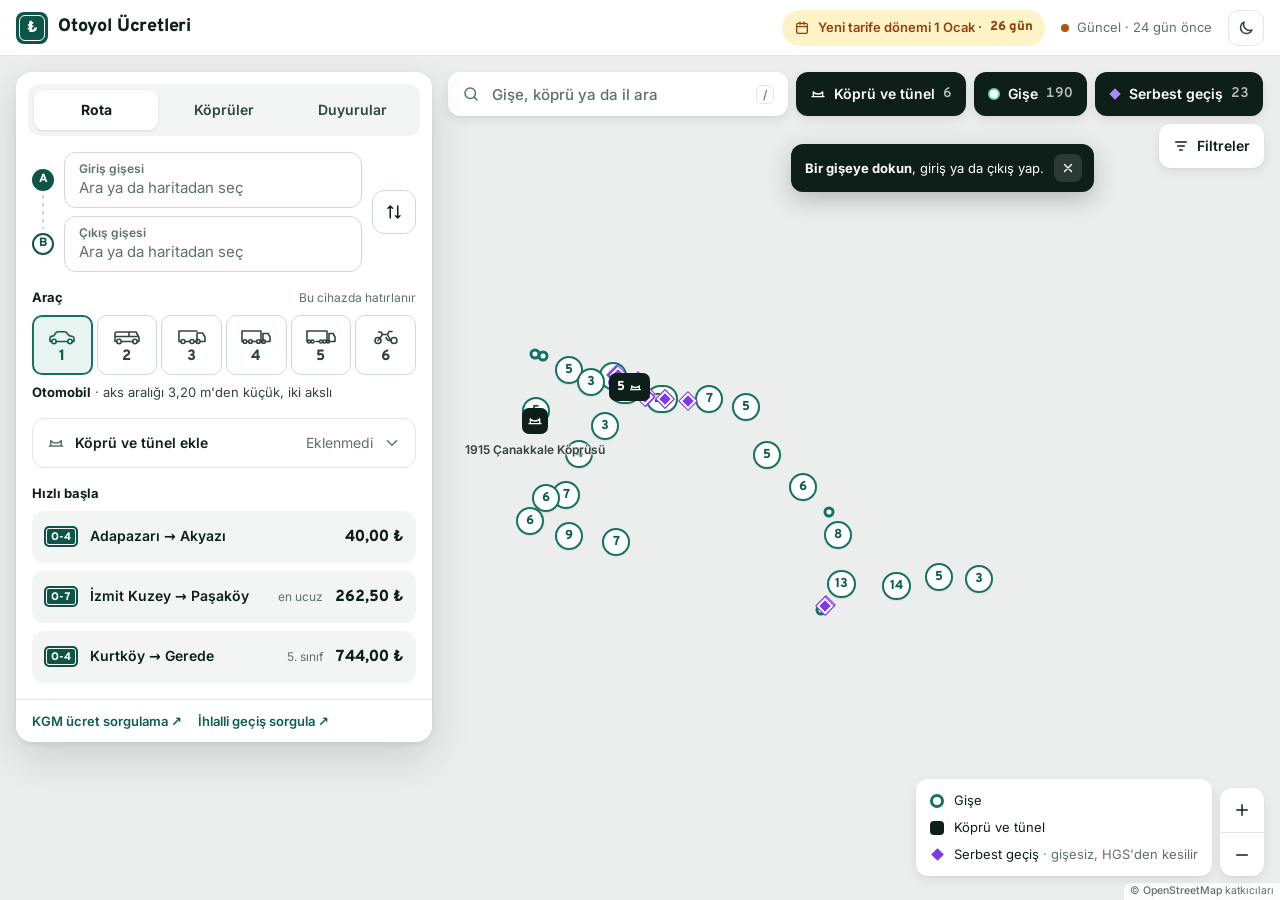
==== commit 2412af06: "Açık tema varsayılan, tema düğmesi, araç ikonları, sonuçta Katmanlar düğmesi" ====
--- a/panel/index.html
+++ b/panel/index.html
@@ -6,8 +6,8 @@
   <meta http-equiv="Content-Security-Policy" content="default-src 'self'; script-src 'self'; style-src 'self'; img-src 'self' data: blob: https://tile.openstreetmap.org; connect-src 'self'; font-src 'self'; object-src 'none'; base-uri 'none'; form-action 'none'">
   <meta name="referrer" content="strict-origin-when-cross-origin">
   <meta name="color-scheme" content="light dark">
-  <meta name="theme-color" content="#ffffff" media="(prefers-color-scheme: light)">
-  <meta name="theme-color" content="#0f1916" media="(prefers-color-scheme: dark)">
+  <meta name="theme-color" content="#ffffff" id="theme-color">
+  <script src="theme.js"></script>
   <title>Otoyol Ücretleri</title>
   <meta name="description" content="Otoyol gişeleri arası geçiş ücreti hesaplama, köprü ve tünel ücretleri, bayramda ücretsiz geçiş kararları">
   <link rel="icon" href="data:image/svg+xml,%3Csvg xmlns='http://www.w3.org/2000/svg' viewBox='0 0 32 32'%3E%3Crect width='32' height='32' rx='8' fill='%230d5546'/%3E%3Crect x='3.5' y='3.5' width='25' height='25' rx='5.5' fill='none' stroke='white' stroke-width='2'/%3E%3Ctext x='16' y='22.5' font-family='Arial' font-weight='900' font-size='17' fill='white' text-anchor='middle'%3E%E2%82%BA%3C/text%3E%3C/svg%3E">
@@ -23,6 +23,10 @@
     <span class="grow"></span>
     <button type="button" class="tarif-pill" id="countdown" hidden></button>
     <div id="status" class="status" role="status" aria-live="polite"></div>
+    <button type="button" class="theme-btn" data-theme-toggle aria-label="Koyu temaya geç">
+      <svg class="i-moon" viewBox="0 0 24 24" aria-hidden="true"><path d="M20 14.5A8 8 0 0 1 9.5 4a8 8 0 1 0 10.5 10.5z"/></svg>
+      <svg class="i-sun" viewBox="0 0 24 24" aria-hidden="true"><circle cx="12" cy="12" r="4"/><path d="M12 2v2M12 20v2M4.9 4.9l1.4 1.4M17.7 17.7l1.4 1.4M2 12h2M20 12h2M4.9 19.1l1.4-1.4M17.7 6.3l1.4-1.4"/></svg>
+    </button>
   </header>
 
   <div class="app" id="app">
@@ -40,13 +44,18 @@
                  placeholder="Gişe, köprü ya da il ara" autocomplete="off" spellcheck="false" aria-label="Haritada ara">
           <kbd class="d-only" aria-hidden="true">/</kbd>
           <span class="m-status m-only" id="m-status" role="img"></span>
+          <span class="m-only m-theme"><button type="button" class="theme-btn" data-theme-toggle aria-label="Koyu temaya geç">
+            <svg class="i-moon" viewBox="0 0 24 24" aria-hidden="true"><path d="M20 14.5A8 8 0 0 1 9.5 4a8 8 0 1 0 10.5 10.5z"/></svg>
+            <svg class="i-sun" viewBox="0 0 24 24" aria-hidden="true"><circle cx="12" cy="12" r="4"/><path d="M12 2v2M12 20v2M4.9 4.9l1.4 1.4M17.7 17.7l1.4 1.4M2 12h2M20 12h2M4.9 19.1l1.4-1.4M17.7 6.3l1.4-1.4"/></svg>
+          </button></span>
           <ul id="map-q-list" class="combo-list" role="listbox" hidden></ul>
         </div>
         <div class="layer-chips" id="layer-chips" role="group" aria-label="Haritada göster"></div>
         <span class="grow"></span>
         <button type="button" class="tool-btn filter-btn" id="filter-btn" aria-expanded="false" aria-controls="filter-pop">
-          <svg viewBox="0 0 24 24" aria-hidden="true"><path d="M4 6h16M7 12h10M10 18h4"/></svg>
-          <span class="fb-l">Filtreler</span><span class="badge" id="filter-count" hidden></span>
+          <svg class="i-filter" viewBox="0 0 24 24" aria-hidden="true"><path d="M4 6h16M7 12h10M10 18h4"/></svg>
+          <svg class="i-layers" viewBox="0 0 24 24" aria-hidden="true"><path d="M12 4l9 5-9 5-9-5z"/><path d="M3 14l9 5 9-5"/></svg>
+          <span class="fb-l">Filtreler</span><span class="fb-l2">Katmanlar</span><span class="badge" id="filter-count" hidden></span>
         </button>
         <div class="active-filters" id="active-filters"></div>
         <div class="filter-pop" id="filter-pop" role="dialog" aria-label="Katmanlar ve filtreler" hidden>
--- a/panel/style.css
+++ b/panel/style.css
@@ -27,6 +27,7 @@
 }
 
 :root {
+  color-scheme: light;
   /* Renk · açık */
   --sign: #0d5546;          /* plaka ve otoyol kalkanı */
   --brand: #14735f;         /* dolgu: düğme, seçili */
@@ -53,7 +54,7 @@
   --plate-off: #9fb3ab;
   --hint-bg: #0e1f1a; --hint-ink: #ffffff;
   --route: #14735f; --route-casing: #ffffff; --route-alt: #5f716b;
-  --tile-filter: grayscale(1) contrast(0.88) brightness(1.06);
+  --tile-filter: grayscale(1) contrast(0.62) brightness(1.17);
   /* Ölçüler */
   --s-1: 4px; --s-2: 8px; --s-3: 12px; --s-4: 16px; --s-5: 24px; --s-6: 32px; --s-7: 48px;
   --r-sm: 6px; --r-md: 10px; --r-lg: 16px; --r-sheet: 24px; --r-pill: 999px;
@@ -66,38 +67,37 @@
   --ov: "Overpass", "Inter", system-ui, sans-serif;
 }
 
-@media (prefers-color-scheme: dark) {
-  :root {
-    --sign: #0f5e4e;
-    --brand: #178066;
-    --brand-ink: #6fd4b4;
-    --brand-soft: #10302a;
-    --bg: #08100e;
-    --surface: #0f1916;
-    --surface-2: #15211d;
-    --surface-3: #1c2a25;
-    --text: #e3ebe8;
-    --text-2: #b9c8c3;
-    --muted: #93a6a0;
-    --line: #1f2e29;
-    --line-2: #2a3b35;
-    --dash: #3a4c46;
-    --free: #a78bfa; --free-soft: #1c1630; --free-ink: #c4b5fd; --free-ink-2: #a78bfa;
-    --warn: #fbbf24; --warn-soft: #2a2210; --warn-ink: #fbbf24; --warn-line: #5a4a1c;
-    --danger: #f87171; --danger-soft: #3a1715; --danger-ink: #f87171; --danger-line: #5a2422; --danger-bg: #1e1110;
-    --ok: #4ade80; --ok-soft: #0f2a1c; --ok-ink: #4ade80;
-    --chip-on: #e3ebe8; --chip-on-ink: #08100e;
-    --mk-dark: #e3ebe8; --mk-dark-ink: #08100e;
-    --mk-gate-fill: #0f1916; --mk-gate-ring: #6fd4b4;
-    --map-bg: #18211e;
-    --plate-off: #4b5d57;
-    --hint-bg: #e3ebe8; --hint-ink: #08100e;
-    --route: #3cc79f; --route-casing: #08100e; --route-alt: #93a6a0;
-    --tile-filter: invert(1) hue-rotate(180deg) grayscale(1) brightness(0.72) contrast(0.9);
-    --sh-1: none;
-    --sh-2: 0 6px 18px rgba(0, 0, 0, 0.45);
-    --sh-3: 0 16px 40px rgba(0, 0, 0, 0.5);
-  }
+:root[data-theme="dark"] {
+  color-scheme: dark;
+  --sign: #0f5e4e;
+  --brand: #178066;
+  --brand-ink: #6fd4b4;
+  --brand-soft: #10302a;
+  --bg: #08100e;
+  --surface: #0f1916;
+  --surface-2: #15211d;
+  --surface-3: #1c2a25;
+  --text: #e3ebe8;
+  --text-2: #b9c8c3;
+  --muted: #93a6a0;
+  --line: #1f2e29;
+  --line-2: #2a3b35;
+  --dash: #3a4c46;
+  --free: #a78bfa; --free-soft: #1c1630; --free-ink: #c4b5fd; --free-ink-2: #a78bfa;
+  --warn: #fbbf24; --warn-soft: #2a2210; --warn-ink: #fbbf24; --warn-line: #5a4a1c;
+  --danger: #f87171; --danger-soft: #3a1715; --danger-ink: #f87171; --danger-line: #5a2422; --danger-bg: #1e1110;
+  --ok: #4ade80; --ok-soft: #0f2a1c; --ok-ink: #4ade80;
+  --chip-on: #e3ebe8; --chip-on-ink: #08100e;
+  --mk-dark: #e3ebe8; --mk-dark-ink: #08100e;
+  --mk-gate-fill: #0f1916; --mk-gate-ring: #6fd4b4;
+  --map-bg: #18211e;
+  --plate-off: #4b5d57;
+  --hint-bg: #e3ebe8; --hint-ink: #08100e;
+  --route: #3cc79f; --route-casing: #08100e; --route-alt: #93a6a0;
+  --tile-filter: invert(1) hue-rotate(180deg) grayscale(1) brightness(0.72) contrast(0.9);
+  --sh-1: none;
+  --sh-2: 0 6px 18px rgba(0, 0, 0, 0.45);
+  --sh-3: 0 16px 40px rgba(0, 0, 0, 0.5);
 }
 
 * { box-sizing: border-box; }
@@ -214,7 +214,7 @@
 }
 .tabs [role="tab"]:hover { color: var(--text); }
 .tabs [role="tab"][aria-selected="true"] { background: var(--surface); color: var(--text); font-weight: 700; box-shadow: 0 1px 3px rgba(14, 31, 26, 0.12); }
-@media (prefers-color-scheme: dark) { .tabs [role="tab"][aria-selected="true"] { background: var(--surface-3); box-shadow: none; } }
+[data-theme="dark"] .tabs [role="tab"][aria-selected="true"] { background: var(--surface-3); box-shadow: none; }
 .tab-panel { flex: 0 1 auto; min-height: 0; overflow: auto; padding: 16px; overscroll-behavior: contain; scrollbar-width: thin; }
 .panel:has(#trip .combo-list:not([hidden])) #tab-rota { flex: 1 1 auto; }
 .tabbar { display: none; }
@@ -231,7 +231,7 @@
 .pin-a, .pin-b { width: 22px; height: 22px; border-radius: 50%; display: flex; align-items: center; justify-content: center; font-size: 12px; font-weight: 800; flex: none; }
 .pin-a { background: var(--sign); color: #fff; }
 .pin-b { background: var(--surface); border: 2px solid var(--sign); color: var(--sign); }
-@media (prefers-color-scheme: dark) { .pin-b { border-color: var(--brand-ink); color: var(--brand-ink); } }
+[data-theme="dark"] .pin-b { border-color: var(--brand-ink); color: var(--brand-ink); }
 .route-rail .rail { flex: 1; width: 2px; margin: 4px 0; background: repeating-linear-gradient(var(--line-2) 0 4px, transparent 4px 8px); }
 #combo-giris { grid-column: 2; grid-row: 1; }
 #combo-cikis { grid-column: 2; grid-row: 2; }
@@ -268,7 +268,7 @@
   background: var(--sign); color: #fff; font-size: 11px; font-weight: 800;
 }
 .route-fields.is-compact .f-dot.is-b { background: var(--surface); border: 2px solid var(--sign); color: var(--sign); }
-@media (prefers-color-scheme: dark) { .route-fields.is-compact .f-dot.is-b { border-color: var(--brand-ink); color: var(--brand-ink); } }
+[data-theme="dark"] .route-fields.is-compact .f-dot.is-b { border-color: var(--brand-ink); color: var(--brand-ink); }
 .route-fields.is-compact .field input { font-weight: 600; }
 .route-fields.is-compact .f-road { display: block; flex: none; max-width: 45%; overflow: hidden; text-overflow: ellipsis; white-space: nowrap; font-size: 12px; font-weight: 500; color: var(--muted); }
 
@@ -391,7 +391,7 @@
 .route-choice .rc-v { display: block; font: 800 20px/1.25 var(--ov); font-variant-numeric: tabular-nums; }
 .route-choice button[aria-checked="true"] { background: var(--surface); color: var(--text); box-shadow: 0 1px 3px rgba(14, 31, 26, 0.12); }
 .route-choice button[aria-checked="true"] .rc-k { color: var(--brand-ink); }
-@media (prefers-color-scheme: dark) { .route-choice button[aria-checked="true"] { background: var(--surface-3); box-shadow: none; } }
+[data-theme="dark"] .route-choice button[aria-checked="true"] { background: var(--surface-3); box-shadow: none; }
 
 /* Toplam plakası: imza bileşen */
 .plate { border-radius: var(--r-lg); padding: 5px; background: var(--sign); color: #fff; }
@@ -415,7 +415,7 @@
 .strip .st-pin { justify-self: center; width: 18px; height: 18px; border-radius: 50%; display: flex; align-items: center; justify-content: center; font: 800 10px var(--ov); }
 .strip .st-pin.a { background: var(--sign); color: #fff; }
 .strip .st-pin.b { background: var(--surface); border: 2px solid var(--sign); color: var(--sign); }
-@media (prefers-color-scheme: dark) { .strip .st-pin.b { border-color: var(--brand-ink); color: var(--brand-ink); } }
+[data-theme="dark"] .strip .st-pin.b { border-color: var(--brand-ink); color: var(--brand-ink); }
 .strip .st-leg { min-height: 40px; }
 .strip .st-bar { justify-self: center; align-self: stretch; width: 4px; background: var(--brand); }
 .strip .st-road { display: flex; flex-direction: column; justify-content: center; padding: 4px 0; min-width: 0; }
@@ -800,7 +800,7 @@
   display: inline-flex; align-items: center; justify-content: center; font: 800 13px var(--ov); box-shadow: var(--sh-1); cursor: pointer;
 }
 .mk-sgs.flat { margin: 0; }
-@media (prefers-color-scheme: dark) { .mk-gcl { background: var(--surface); } }
+[data-theme="dark"] .mk-gcl { background: var(--surface); }
 .mk:hover .mk-gcl { box-shadow: 0 0 0 4px color-mix(in srgb, var(--brand) 18%, transparent); }
 .mk-stop {
   width: 30px; height: 30px; border-radius: 50%; display: flex; align-items: center; justify-content: center;
@@ -962,3 +962,27 @@
   .plate-amount { font-size: 38px; line-height: 40px; }
   .acts button { font-size: 11px; }
 }
+
+/* ------------------------------------------------------------------ tema düğmesi */
+.theme-btn {
+  display: grid; place-items: center; width: 36px; height: 36px; padding: 0; cursor: pointer; flex: none;
+  border: 1px solid var(--line); border-radius: 10px; background: var(--surface); color: var(--text-2);
+}
+.theme-btn:hover { background: var(--surface-2); color: var(--text); }
+.theme-btn svg { width: 18px; height: 18px; fill: none; stroke: currentColor; stroke-width: 2; stroke-linecap: round; stroke-linejoin: round; }
+.theme-btn .i-sun, [data-theme="dark"] .theme-btn .i-moon { display: none; }
+[data-theme="dark"] .theme-btn .i-sun { display: block; }
+.map-search .theme-btn { width: 32px; height: 32px; border: 0; background: transparent; }
+
+/* Sonuç varken masaüstünde katman çipleri yerine tek "Katmanlar" düğmesi */
+.filter-btn .i-layers, .filter-btn .fb-l2 { display: none; }
+body.has-route .layer-chips { display: none; }
+body.has-route .filter-btn .i-filter, body.has-route .filter-btn .fb-l { display: none; }
+body.has-route .filter-btn .i-layers, body.has-route .filter-btn .fb-l2 { display: inline; }
+@media (max-width: 900px) { body.has-route .filter-btn .fb-l2 { display: none; } .m-theme { display: inline-flex !important; } }
+
+/* Araç sınıfı: ikon + numara */
+.cls-grid button { height: 60px; gap: 3px; }
+.cls-ic { width: 30px; height: 20px; fill: none; stroke: currentColor; stroke-width: 1.6; stroke-linecap: round; stroke-linejoin: round; }
+.cls-n { font: 800 15px/1 var(--ov); }
+.ay-days .cls-grid button { height: 48px; }
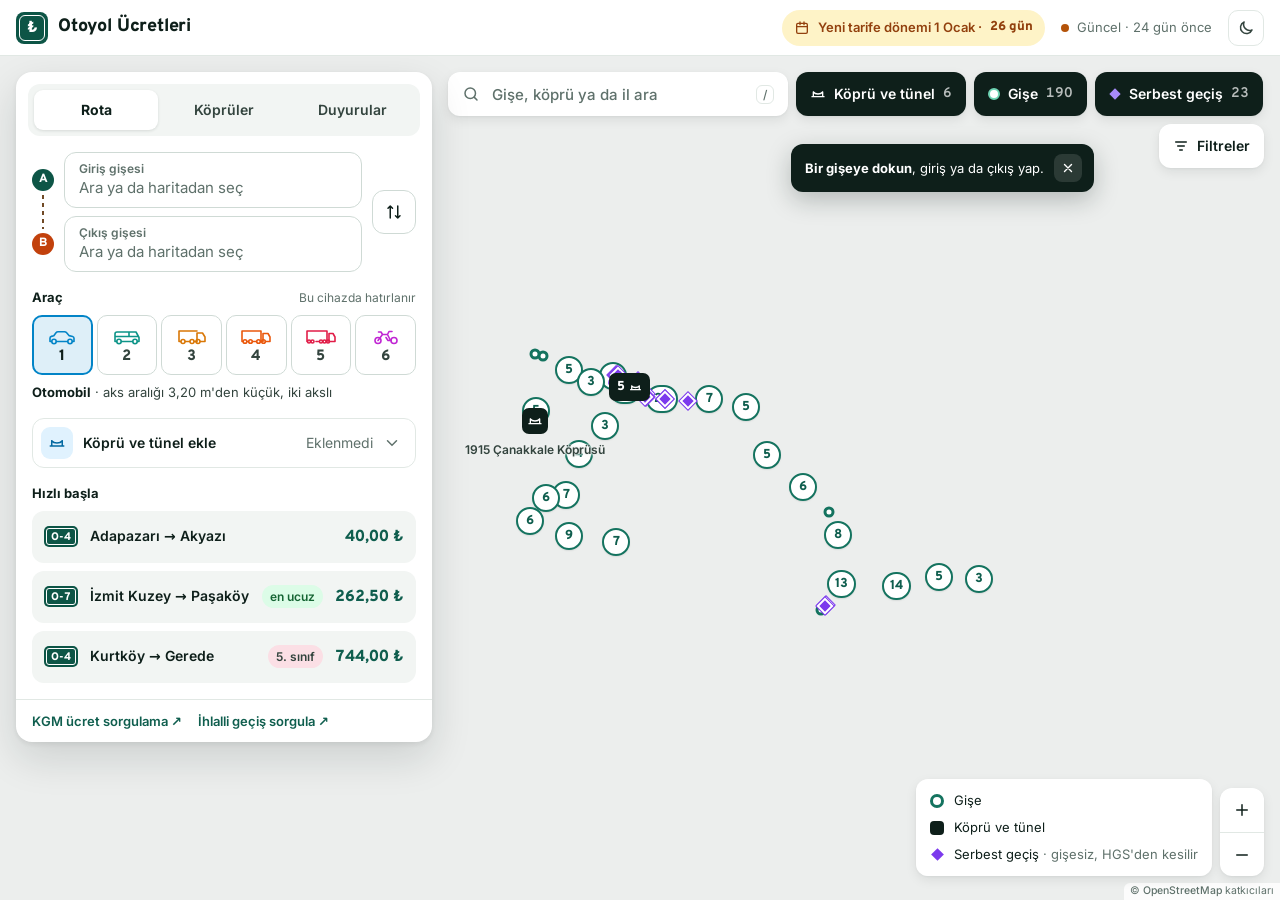
==== commit 3b0ac686: "Saat dilimi izleme: IANA tzdata sürümü yükselince ülke saat farkı değişikliklerini bildir" ====
--- a/panel/index.html
+++ b/panel/index.html
@@ -199,6 +199,7 @@
         </section>
         <div class="folds">
           <details class="fold" id="events-fold"><summary><span>Son kayıtlar</span><span class="fold-v" id="events-count"></span><svg class="chev" viewBox="0 0 24 24" aria-hidden="true"><path d="M6 9l6 6 6-6"/></svg></summary><ul id="events" class="events"></ul></details>
+          <details class="fold" id="tz-fold" hidden><summary><span>Saat dilimleri</span><span class="fold-v" id="tz-v"></span><svg class="chev" viewBox="0 0 24 24" aria-hidden="true"><path d="M6 9l6 6 6-6"/></svg></summary><ul id="tz-list" class="events"></ul></details>
           <details class="fold"><summary><span>Kaynaklar</span><span class="fold-v" id="source-summary"></span><svg class="chev" viewBox="0 0 24 24" aria-hidden="true"><path d="M6 9l6 6 6-6"/></svg></summary><ul id="sources" class="sources"></ul></details>
           <details class="fold"><summary><span>KGM tarife belgeleri</span><span class="fold-v" id="doc-count"></span><svg class="chev" viewBox="0 0 24 24" aria-hidden="true"><path d="M6 9l6 6 6-6"/></svg></summary><ul id="documents" class="documents"></ul></details>
         </div>
--- a/panel/style.css
+++ b/panel/style.css
@@ -54,7 +54,11 @@
   --plate-off: #9fb3ab;
   --hint-bg: #0e1f1a; --hint-ink: #ffffff;
   --route: #14735f; --route-casing: #ffffff; --route-alt: #5f716b;
-  --tile-filter: grayscale(1) contrast(0.62) brightness(1.17);
+  --tile-filter: grayscale(0.55) contrast(0.7) brightness(1.13);
+  /* Araç sınıfı renkleri (ikon ve vurgu; yazı değil) */
+  --c1: #0284c7; --c2: #0d9488; --c3: #d97706; --c4: #ea580c; --c5: #e11d48; --c6: #c026d3;
+  --dest: #c2410c;          /* B · varış */
+  --x-ic: #0369a1; --x-ic-soft: #e0f2fe;
   /* Ölçüler */
   --s-1: 4px; --s-2: 8px; --s-3: 12px; --s-4: 16px; --s-5: 24px; --s-6: 32px; --s-7: 48px;
   --r-sm: 6px; --r-md: 10px; --r-lg: 16px; --r-sheet: 24px; --r-pill: 999px;
@@ -94,7 +98,10 @@
   --plate-off: #4b5d57;
   --hint-bg: #e3ebe8; --hint-ink: #08100e;
   --route: #3cc79f; --route-casing: #08100e; --route-alt: #93a6a0;
-  --tile-filter: invert(1) hue-rotate(180deg) grayscale(1) brightness(0.72) contrast(0.9);
+  --tile-filter: invert(1) hue-rotate(180deg) grayscale(0.6) brightness(0.72) contrast(0.9);
+  --c1: #38bdf8; --c2: #2dd4bf; --c3: #fbbf24; --c4: #fb923c; --c5: #fb7185; --c6: #e879f9;
+  --dest: #ea580c;
+  --x-ic: #7dd3fc; --x-ic-soft: #0c2a3a;
   --sh-1: none;
   --sh-2: 0 6px 18px rgba(0, 0, 0, 0.45);
   --sh-3: 0 16px 40px rgba(0, 0, 0, 0.5);
@@ -986,3 +993,34 @@
 .cls-ic { width: 30px; height: 20px; fill: none; stroke: currentColor; stroke-width: 1.6; stroke-linecap: round; stroke-linejoin: round; }
 .cls-n { font: 800 15px/1 var(--ov); }
 .ay-days .cls-grid button { height: 48px; }
+
+/* ------------------------------------------------------------------ renk vurguları */
+.c1 { --cc: var(--c1); } .c2 { --cc: var(--c2); } .c3 { --cc: var(--c3); }
+.c4 { --cc: var(--c4); } .c5 { --cc: var(--c5); } .c6 { --cc: var(--c6); }
+.cls-grid button .cls-ic { color: var(--cc, var(--muted)); }
+.cls-grid button:hover { background: color-mix(in srgb, var(--cc, var(--brand)) 7%, var(--surface)); }
+.cls-grid button[aria-checked="true"] {
+  border-color: var(--cc, var(--brand)); color: var(--text);
+  background: color-mix(in srgb, var(--cc, var(--brand)) 13%, var(--surface));
+}
+.cls-grid button:not([class])[aria-checked="true"] { color: var(--brand-ink); }
+.veh-chip .n[class*="c"] { background: color-mix(in srgb, var(--cc) 16%, var(--surface)); color: var(--text); box-shadow: inset 0 0 0 2px var(--cc); }
+
+/* B noktası: varış turuncusu */
+.pin-b, [data-theme="dark"] .pin-b { background: var(--dest); border: 0; color: #fff; }
+.route-fields .f-dot.is-b, [data-theme="dark"] .route-fields .f-dot.is-b, .route-fields.is-compact .f-dot.is-b, [data-theme="dark"] .route-fields.is-compact .f-dot.is-b { background: var(--dest); border: 0; color: #fff; }
+.route-rail .rail { background: repeating-linear-gradient(color-mix(in srgb, var(--sign) 45%, var(--dest)) 0 4px, transparent 4px 8px); }
+.mk-stop.b { background: var(--dest); border-color: #fff; color: #fff; }
+
+/* Köprü ve tünel kutusu: renkli ikon karosu */
+.xbox > summary > svg:first-child {
+  width: 32px; height: 32px; padding: 7px; border-radius: 9px; stroke: var(--x-ic); background: var(--x-ic-soft);
+}
+.xbox > summary { padding-left: 8px; }
+
+/* Hızlı başla etiketleri */
+.q-row .q-s { padding: 3px 8px; border-radius: var(--r-pill); font-weight: 600; background: var(--surface); }
+.q-row .q-s.ok { background: var(--ok-soft); color: var(--ok-ink); }
+.q-row .q-s[class*=" c"] { background: color-mix(in srgb, var(--cc) 14%, var(--surface)); color: var(--text-2); }
+.q-row .q-p { color: var(--brand-ink); }
+.strip .st-pin.b, [data-theme="dark"] .strip .st-pin.b { background: var(--dest); border: 0; color: #fff; }
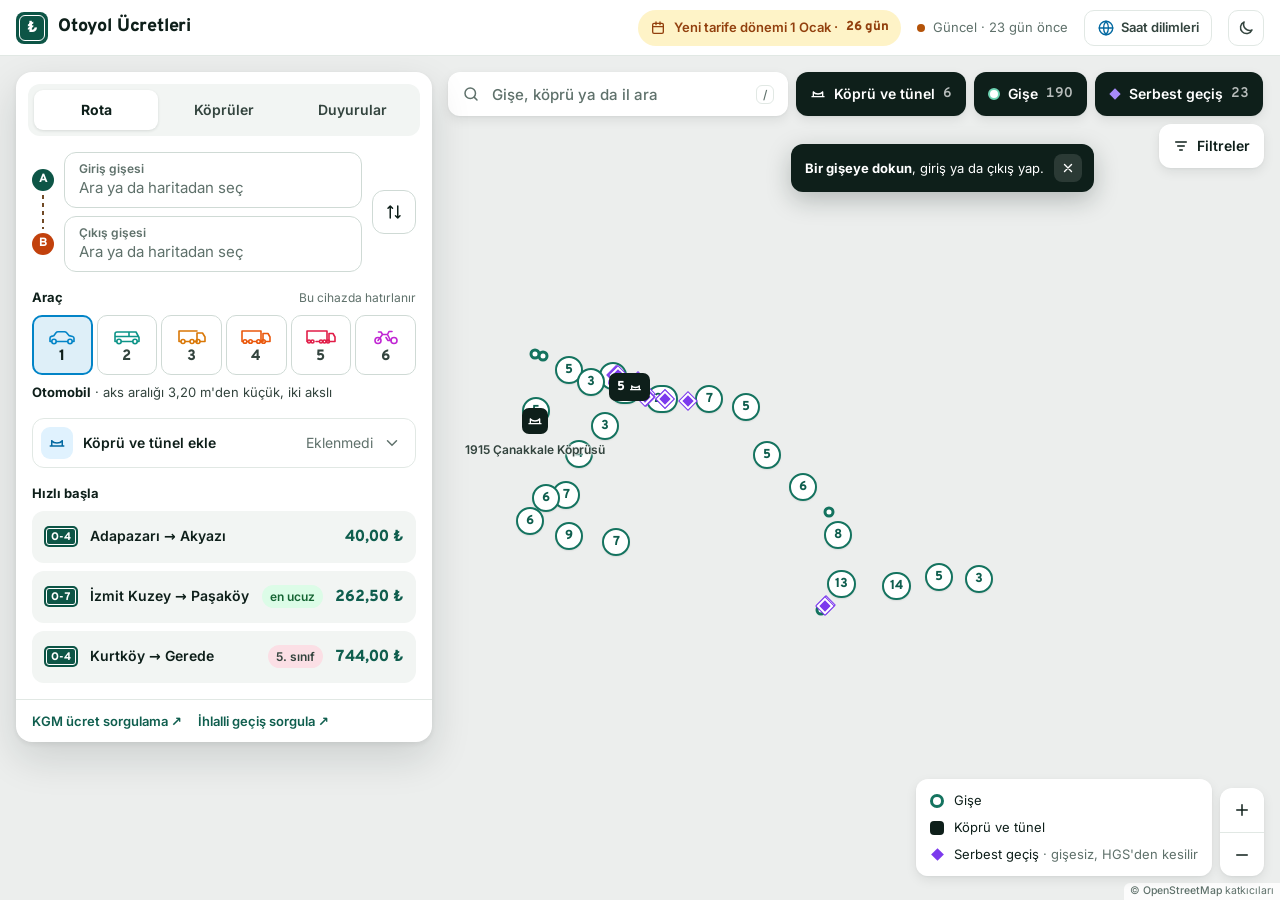
==== commit 75c6018c: "Saat dilimleri penceresi: tüm ülkeler, arama, eski → yeni fark" ====
--- a/panel/index.html
+++ b/panel/index.html
@@ -23,6 +23,10 @@
     <span class="grow"></span>
     <button type="button" class="tarif-pill" id="countdown" hidden></button>
     <div id="status" class="status" role="status" aria-live="polite"></div>
+    <button type="button" class="tz-btn" data-tz-open aria-haspopup="dialog" hidden>
+      <svg viewBox="0 0 24 24" aria-hidden="true"><circle cx="12" cy="12" r="9"/><path d="M3 12h18M12 3a14 14 0 0 1 0 18M12 3a14 14 0 0 0 0 18"/></svg>
+      <span>Saat dilimleri</span><span class="tz-dot" id="tz-dot" hidden></span>
+    </button>
     <button type="button" class="theme-btn" data-theme-toggle aria-label="Koyu temaya geç">
       <svg class="i-moon" viewBox="0 0 24 24" aria-hidden="true"><path d="M20 14.5A8 8 0 0 1 9.5 4a8 8 0 1 0 10.5 10.5z"/></svg>
       <svg class="i-sun" viewBox="0 0 24 24" aria-hidden="true"><circle cx="12" cy="12" r="4"/><path d="M12 2v2M12 20v2M4.9 4.9l1.4 1.4M17.7 17.7l1.4 1.4M2 12h2M20 12h2M4.9 19.1l1.4-1.4M17.7 6.3l1.4-1.4"/></svg>
@@ -224,6 +228,24 @@
     </div>
   </template>
 
+  <dialog class="tz-dialog" id="tz-dialog" aria-labelledby="tz-title">
+    <div class="tz-head">
+      <div><h2 id="tz-title">Saat dilimleri</h2><p class="muted" id="tz-sub"></p></div>
+      <button type="button" class="tz-x" data-tz-close aria-label="Kapat"><svg viewBox="0 0 24 24" aria-hidden="true"><path d="M6 6l12 12M18 6L6 18"/></svg></button>
+    </div>
+    <div class="tz-tools">
+      <label class="tz-search"><svg viewBox="0 0 24 24" aria-hidden="true"><circle cx="11" cy="11" r="7"/><path d="M20 20l-4-4"/></svg>
+        <input id="tz-q" type="search" placeholder="Ülke, şehir ya da UTC+3 ara" autocomplete="off" spellcheck="false" aria-label="Saat dilimi ara"></label>
+      <div class="tz-filters" role="group" aria-label="Göster">
+        <button type="button" class="chipbtn" data-tzf="all" aria-pressed="true">Tümü</button>
+        <button type="button" class="chipbtn" data-tzf="changed" aria-pressed="false">Değişenler <span id="tz-nchg"></span></button>
+        <button type="button" class="chipbtn" data-tzf="dst" aria-pressed="false">Yaz saati uygulayanlar</button>
+      </div>
+    </div>
+    <p class="tz-count" id="tz-count" aria-live="polite"></p>
+    <ul class="tz-list" id="tz-rows"></ul>
+  </dialog>
+
   <script src="vendor/leaflet/leaflet.js"></script>
   <script src="harita.js"></script>
   <script src="hesap.js"></script>
--- a/panel/style.css
+++ b/panel/style.css
@@ -1024,3 +1024,55 @@
 .q-row .q-s[class*=" c"] { background: color-mix(in srgb, var(--cc) 14%, var(--surface)); color: var(--text-2); }
 .q-row .q-p { color: var(--brand-ink); }
 .strip .st-pin.b, [data-theme="dark"] .strip .st-pin.b { background: var(--dest); border: 0; color: #fff; }
+
+/* ------------------------------------------------------------------ saat dilimleri */
+.tz-btn {
+  position: relative; display: inline-flex; align-items: center; gap: 6px; height: 36px; padding: 0 12px; cursor: pointer; flex: none;
+  border: 1px solid var(--line); border-radius: 10px; background: var(--surface); color: var(--text-2); font-size: 13px; font-weight: 600;
+}
+.tz-btn:hover { background: var(--surface-2); color: var(--text); }
+.tz-btn svg { width: 18px; height: 18px; fill: none; stroke: var(--x-ic); stroke-width: 1.8; stroke-linecap: round; }
+.tz-dot { position: absolute; top: 5px; right: 5px; width: 8px; height: 8px; border-radius: 50%; background: var(--c4); box-shadow: 0 0 0 2px var(--surface); }
+.tz-all { border: 0; background: none; padding: 0; cursor: pointer; color: var(--brand-ink); font-size: 13px; font-weight: 700; }
+.tz-all:hover { text-decoration: underline; text-underline-offset: 2px; }
+
+.tz-dialog {
+  width: min(720px, calc(100vw - 32px)); height: min(820px, calc(100vh - 48px)); max-width: none; max-height: none; padding: 0;
+  border: 0; border-radius: var(--r-lg); background: var(--surface); color: var(--text); box-shadow: var(--sh-3);
+  flex-direction: column; overflow: hidden;
+}
+.tz-dialog[open] { display: flex; }
+.tz-dialog::backdrop { background: rgba(8, 16, 14, 0.45); }
+.tz-head { display: flex; align-items: flex-start; gap: 12px; padding: 20px 20px 12px; }
+.tz-head h2 { margin: 0; font: 800 20px/1.2 var(--ov); }
+.tz-head p { margin: 4px 0 0; font-size: 13px; }
+.tz-x { margin-left: auto; flex: none; width: 36px; height: 36px; display: grid; place-items: center; cursor: pointer; border: 0; border-radius: 10px; background: var(--surface-2); color: var(--text-2); }
+.tz-x:hover { background: var(--surface-3); color: var(--text); }
+.tz-x svg { width: 18px; height: 18px; fill: none; stroke: currentColor; stroke-width: 2; stroke-linecap: round; }
+.tz-tools { display: flex; flex-direction: column; gap: 10px; padding: 0 20px 8px; }
+.tz-search { display: flex; align-items: center; gap: 10px; height: 48px; padding: 0 14px; border: 1px solid var(--line-2); border-radius: 12px; background: var(--surface); cursor: text; }
+.tz-search:focus-within { border: 2px solid var(--brand); padding: 0 13px; box-shadow: 0 0 0 4px color-mix(in srgb, var(--brand) 14%, transparent); }
+.tz-search svg { width: 18px; height: 18px; flex: none; fill: none; stroke: var(--muted); stroke-width: 2; stroke-linecap: round; }
+.tz-search input { flex: 1; min-width: 0; padding: 0; border: 0; outline: 0; background: transparent; color: var(--text); font: 500 15px "Inter", sans-serif; }
+.tz-filters { display: flex; gap: 8px; overflow-x: auto; scrollbar-width: none; }
+.tz-count { margin: 0; padding: 4px 20px 8px; font-size: 12px; color: var(--muted); border-bottom: 1px solid var(--line); }
+.tz-list { flex: 1; min-height: 0; overflow: auto; margin: 0; padding: 8px 12px 16px; list-style: none; overscroll-behavior: contain; scrollbar-width: thin; }
+.tz-row { display: grid; grid-template-columns: minmax(0, 1fr) auto; gap: 2px 12px; padding: 10px 8px; border-bottom: 1px solid var(--line); }
+.tz-main { display: flex; flex-direction: column; min-width: 0; }
+.tz-name { font-size: 14px; font-weight: 700; }
+.tz-city { font-size: 12px; color: var(--muted); overflow: hidden; text-overflow: ellipsis; white-space: nowrap; }
+.tz-off { display: flex; flex-direction: column; align-items: flex-end; }
+.tz-utc { font: 800 15px var(--ov); font-variant-numeric: tabular-nums; white-space: nowrap; }
+.tz-time { font-size: 12px; color: var(--muted); white-space: nowrap; font-variant-numeric: tabular-nums; }
+.tz-next { grid-column: 1 / -1; font-size: 12px; color: var(--text-2); }
+.tz-row.is-chg { margin: 4px 0; border: 0; border-radius: 12px; background: color-mix(in srgb, var(--c4) 9%, var(--surface)); box-shadow: inset 3px 0 0 var(--c4); }
+.tz-chg { grid-column: 1 / -1; display: flex; flex-wrap: wrap; align-items: center; gap: 4px 8px; margin-top: 4px; font-size: 13px; }
+.tz-pill { padding: 2px 8px; border-radius: var(--r-pill); background: color-mix(in srgb, var(--c4) 20%, var(--surface)); font-size: 11.5px; font-weight: 700; }
+.tz-empty { padding: 32px 8px; text-align: center; color: var(--muted); }
+@media (max-width: 900px) {
+  .tz-dialog { width: 100vw; height: 100dvh; margin: 0; border-radius: 0; }
+  .tz-head { padding: 16px 16px 10px; }
+  .tz-tools { padding: 0 16px 8px; }
+  .tz-count { padding: 4px 16px 8px; }
+  .tz-list { padding: 4px 8px 24px; }
+}
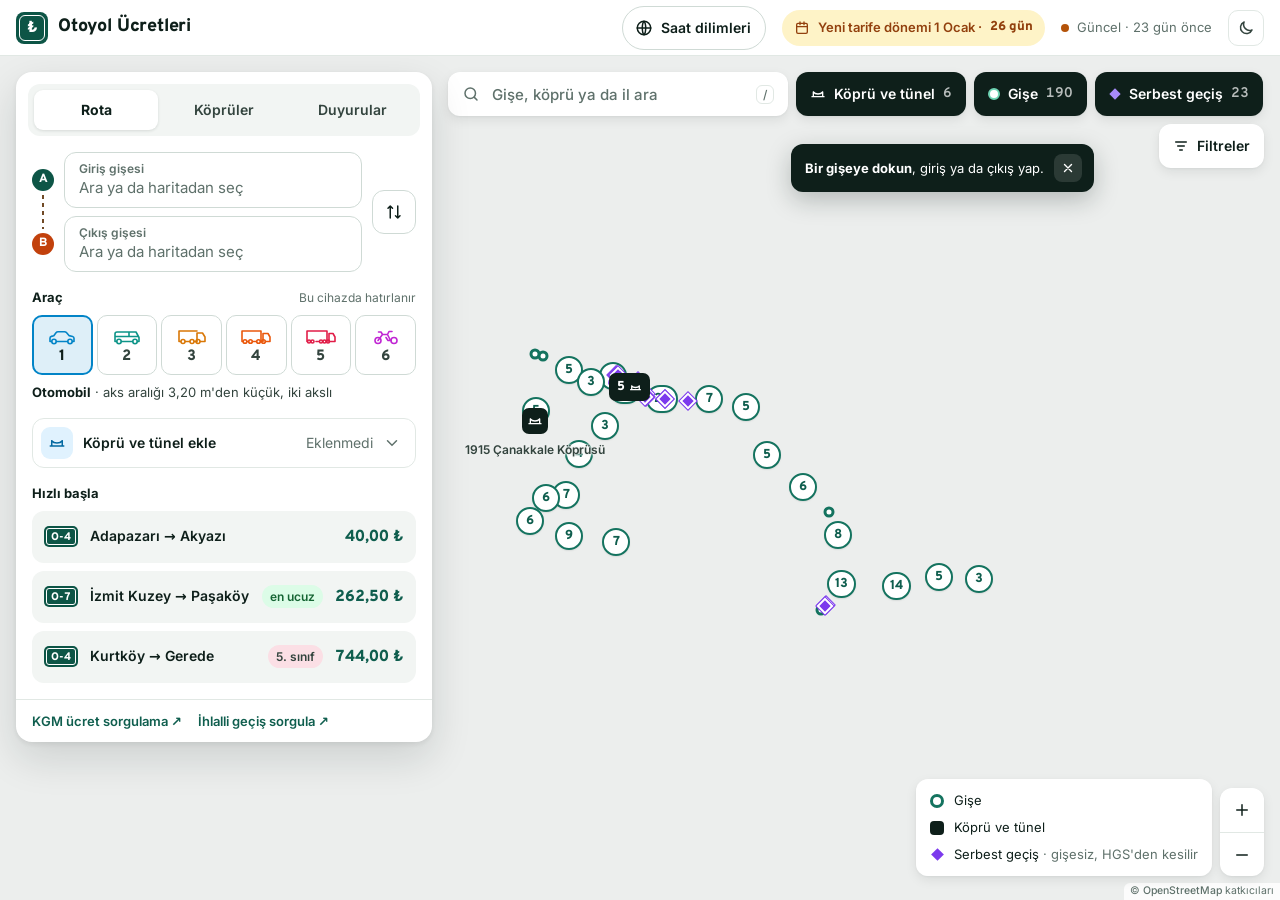
==== commit fdb01907: "Saat dilimleri: yeni tasarım (gruplar, sabitleme, sıralama, Türkiye'ye göre fark, sürüm geçmişi)" ====
--- a/panel/index.html
+++ b/panel/index.html
@@ -21,12 +21,11 @@
       <span class="logo-t ov">Otoyol Ücretleri</span>
     </a>
     <span class="grow"></span>
+    <button type="button" class="tz-btn" data-tz-open aria-haspopup="dialog" aria-expanded="false" hidden>
+      <svg viewBox="0 0 24 24" aria-hidden="true"><circle cx="12" cy="12" r="9"/><path d="M3 12h18M12 3c3 3 3 15 0 18M12 3c-3 3-3 15 0 18"/></svg><span>Saat dilimleri</span><span class="tz-dot" aria-hidden="true" hidden></span>
+    </button>
     <button type="button" class="tarif-pill" id="countdown" hidden></button>
     <div id="status" class="status" role="status" aria-live="polite"></div>
-    <button type="button" class="tz-btn" data-tz-open aria-haspopup="dialog" hidden>
-      <svg viewBox="0 0 24 24" aria-hidden="true"><circle cx="12" cy="12" r="9"/><path d="M3 12h18M12 3a14 14 0 0 1 0 18M12 3a14 14 0 0 0 0 18"/></svg>
-      <span>Saat dilimleri</span><span class="tz-dot" id="tz-dot" hidden></span>
-    </button>
     <button type="button" class="theme-btn" data-theme-toggle aria-label="Koyu temaya geç">
       <svg class="i-moon" viewBox="0 0 24 24" aria-hidden="true"><path d="M20 14.5A8 8 0 0 1 9.5 4a8 8 0 1 0 10.5 10.5z"/></svg>
       <svg class="i-sun" viewBox="0 0 24 24" aria-hidden="true"><circle cx="12" cy="12" r="4"/><path d="M12 2v2M12 20v2M4.9 4.9l1.4 1.4M17.7 17.7l1.4 1.4M2 12h2M20 12h2M4.9 19.1l1.4-1.4M17.7 6.3l1.4-1.4"/></svg>
@@ -48,6 +47,7 @@
                  placeholder="Gişe, köprü ya da il ara" autocomplete="off" spellcheck="false" aria-label="Haritada ara">
           <kbd class="d-only" aria-hidden="true">/</kbd>
           <span class="m-status m-only" id="m-status" role="img"></span>
+          <span class="m-only m-tzb"><button type="button" class="tz-mbtn" data-tz-open aria-haspopup="dialog" aria-label="Saat dilimleri" hidden><svg viewBox="0 0 24 24" aria-hidden="true"><circle cx="12" cy="12" r="9"/><path d="M3 12h18M12 3c3 3 3 15 0 18M12 3c-3 3-3 15 0 18"/></svg><span class="tz-dot" aria-hidden="true" hidden></span></button></span>
           <span class="m-only m-theme"><button type="button" class="theme-btn" data-theme-toggle aria-label="Koyu temaya geç">
             <svg class="i-moon" viewBox="0 0 24 24" aria-hidden="true"><path d="M20 14.5A8 8 0 0 1 9.5 4a8 8 0 1 0 10.5 10.5z"/></svg>
             <svg class="i-sun" viewBox="0 0 24 24" aria-hidden="true"><circle cx="12" cy="12" r="4"/><path d="M12 2v2M12 20v2M4.9 4.9l1.4 1.4M17.7 17.7l1.4 1.4M2 12h2M20 12h2M4.9 19.1l1.4-1.4M17.7 6.3l1.4-1.4"/></svg>
@@ -203,7 +203,11 @@
         </section>
         <div class="folds">
           <details class="fold" id="events-fold"><summary><span>Son kayıtlar</span><span class="fold-v" id="events-count"></span><svg class="chev" viewBox="0 0 24 24" aria-hidden="true"><path d="M6 9l6 6 6-6"/></svg></summary><ul id="events" class="events"></ul></details>
-          <details class="fold" id="tz-fold" hidden><summary><span>Saat dilimleri</span><span class="fold-v" id="tz-v"></span><svg class="chev" viewBox="0 0 24 24" aria-hidden="true"><path d="M6 9l6 6 6-6"/></svg></summary><ul id="tz-list" class="events"></ul></details>
+          <section class="tz-card" id="tz-card" aria-label="Saat dilimleri" hidden>
+            <div class="tz-card-h"><span class="tz-card-ic"><svg viewBox="0 0 24 24" aria-hidden="true"><circle cx="12" cy="12" r="9"/><path d="M3 12h18M12 3c3 3 3 15 0 18M12 3c-3 3-3 15 0 18"/></svg></span>
+              <div class="tz-card-tx"><span class="tz-card-t" id="tz-card-t"></span><span class="tz-card-s" id="tz-card-s"></span></div></div>
+            <button type="button" class="tz-card-go" data-tz-open>Tüm ülkeleri gör<span aria-hidden="true">→</span></button>
+          </section>
           <details class="fold"><summary><span>Kaynaklar</span><span class="fold-v" id="source-summary"></span><svg class="chev" viewBox="0 0 24 24" aria-hidden="true"><path d="M6 9l6 6 6-6"/></svg></summary><ul id="sources" class="sources"></ul></details>
           <details class="fold"><summary><span>KGM tarife belgeleri</span><span class="fold-v" id="doc-count"></span><svg class="chev" viewBox="0 0 24 24" aria-hidden="true"><path d="M6 9l6 6 6-6"/></svg></summary><ul id="documents" class="documents"></ul></details>
         </div>
@@ -229,21 +233,31 @@
   </template>
 
   <dialog class="tz-dialog" id="tz-dialog" aria-labelledby="tz-title">
-    <div class="tz-head">
-      <div><h2 id="tz-title">Saat dilimleri</h2><p class="muted" id="tz-sub"></p></div>
-      <button type="button" class="tz-x" data-tz-close aria-label="Kapat"><svg viewBox="0 0 24 24" aria-hidden="true"><path d="M6 6l12 12M18 6L6 18"/></svg></button>
-    </div>
-    <div class="tz-tools">
-      <label class="tz-search"><svg viewBox="0 0 24 24" aria-hidden="true"><circle cx="11" cy="11" r="7"/><path d="M20 20l-4-4"/></svg>
-        <input id="tz-q" type="search" placeholder="Ülke, şehir ya da UTC+3 ara" autocomplete="off" spellcheck="false" aria-label="Saat dilimi ara"></label>
-      <div class="tz-filters" role="group" aria-label="Göster">
-        <button type="button" class="chipbtn" data-tzf="all" aria-pressed="true">Tümü</button>
-        <button type="button" class="chipbtn" data-tzf="changed" aria-pressed="false">Değişenler <span id="tz-nchg"></span></button>
-        <button type="button" class="chipbtn" data-tzf="dst" aria-pressed="false">Yaz saati uygulayanlar</button>
-      </div>
-    </div>
-    <p class="tz-count" id="tz-count" aria-live="polite"></p>
-    <ul class="tz-list" id="tz-rows"></ul>
+    <div class="tz-top">
+      <div class="tz-head">
+        <div class="tz-ht"><h2 id="tz-title" class="ov">Saat dilimleri</h2><span class="tz-sub" id="tz-sub"></span></div>
+        <button type="button" class="tz-x" data-tz-close aria-label="Kapat (Esc)"><svg viewBox="0 0 24 24" aria-hidden="true"><path d="M6 6l12 12M18 6L6 18"/></svg></button>
+      </div>
+      <label class="tz-search"><svg viewBox="0 0 24 24" aria-hidden="true"><circle cx="11" cy="11" r="7"/><path d="M20 20l-3.5-3.5"/></svg>
+        <input id="tz-q" type="search" placeholder="Ülke, şehir ya da UTC+3 ara" autocomplete="off" spellcheck="false" aria-label="Ülke, şehir ya da UTC farkı ara">
+        <span class="tz-kbd tz-d" aria-hidden="true">Esc</span></label>
+      <div class="tz-bar">
+        <div class="tz-chips" role="radiogroup" aria-label="Filtre">
+          <button type="button" class="tz-chip" role="radio" aria-checked="true" data-tzf="all">Tümü</button>
+          <button type="button" class="tz-chip" role="radio" aria-checked="false" data-tzf="changed">Değişenler <span class="tz-n ov" id="tz-nchg" hidden></span></button>
+          <button type="button" class="tz-chip" role="radio" aria-checked="false" data-tzf="dst"><span class="tz-d">Yaz saati uygulayanlar</span><span class="tz-m">Yaz saati</span></button>
+          <button type="button" class="tz-chip tz-m" data-tzs-toggle aria-label="Sıralama: A–Z">A–Z</button>
+        </div>
+        <div class="tz-seg tz-d" role="radiogroup" aria-label="Sıralama">
+          <button type="button" role="radio" aria-checked="true" data-tzs="az">A–Z</button>
+          <button type="button" role="radio" aria-checked="false" data-tzs="utc">UTC</button>
+        </div>
+      </div>
+    </div>
+    <div class="tz-scroll" id="tz-scroll">
+      <div class="tz-status" id="tz-status" role="status" aria-live="polite"></div>
+      <div id="tz-rows"></div>
+    </div>
   </dialog>
 
   <script src="vendor/leaflet/leaflet.js"></script>
--- a/panel/style.css
+++ b/panel/style.css
@@ -55,6 +55,15 @@
   --hint-bg: #0e1f1a; --hint-ink: #ffffff;
   --route: #14735f; --route-casing: #ffffff; --route-alt: #5f716b;
   --tile-filter: grayscale(0.55) contrast(0.7) brightness(1.13);
+  /* Saat dilimleri */
+  --text-3: #33443e;
+  --tz-change: #c2410c; --tz-change-ink: #ffffff; --tz-change-strong: #9a3412; --tz-change-dot: #ea580c;
+  --tz-change-bg: #fff7ed; --tz-change-line: #fdba74;
+  --tz-chg-star: #8a6a55; --tz-chg-meta: #5f716b; --tz-chg-tm: #33443e;
+  --tz-info: #0369a1; --tz-info-bg: #e0f2fe;
+  --tz-gbox: #f2f5f3; --tz-gline: #e1e8e4; --tz-cnt: #f2f5f3; --tz-cnt-ink: #33443e;
+  --tz-field: #ffffff; --tz-list: #ffffff; --tz-seg: #f2f5f3; --tz-seg-on: #ffffff;
+  --scrim: rgba(14, 31, 26, 0.45);
   /* Araç sınıfı renkleri (ikon ve vurgu; yazı değil) */
   --c1: #0284c7; --c2: #0d9488; --c3: #d97706; --c4: #ea580c; --c5: #e11d48; --c6: #c026d3;
   --dest: #c2410c;          /* B · varış */
@@ -99,6 +108,14 @@
   --hint-bg: #e3ebe8; --hint-ink: #08100e;
   --route: #3cc79f; --route-casing: #08100e; --route-alt: #93a6a0;
   --tile-filter: invert(1) hue-rotate(180deg) grayscale(0.6) brightness(0.72) contrast(0.9);
+  --text-3: #c9d6d2;
+  --tz-change: #fb923c; --tz-change-ink: #1a0d03; --tz-change-strong: #fb923c; --tz-change-dot: #fb923c;
+  --tz-change-bg: #1f1209; --tz-change-line: #7c3a12;
+  --tz-chg-star: #c9a58c; --tz-chg-meta: #b5a296; --tz-chg-tm: #d9c8bc;
+  --tz-info: #7dd3fc; --tz-info-bg: #0c2a3a;
+  --tz-gbox: #15211d; --tz-gline: #24332e; --tz-cnt: #24332e; --tz-cnt-ink: #c9d6d2;
+  --tz-field: #08100e; --tz-list: #08100e; --tz-seg: #08100e; --tz-seg-on: #1c2a25;
+  --scrim: rgba(0, 0, 0, 0.6);
   --c1: #38bdf8; --c2: #2dd4bf; --c3: #fbbf24; --c4: #fb923c; --c5: #fb7185; --c6: #e879f9;
   --dest: #ea580c;
   --x-ic: #7dd3fc; --x-ic-soft: #0c2a3a;
@@ -1026,53 +1043,205 @@
 .strip .st-pin.b, [data-theme="dark"] .strip .st-pin.b { background: var(--dest); border: 0; color: #fff; }
 
 /* ------------------------------------------------------------------ saat dilimleri */
+/* Üst çubuk düğmesi (masaüstü) ve harita arama çubuğundaki ikon (telefon) */
 .tz-btn {
-  position: relative; display: inline-flex; align-items: center; gap: 6px; height: 36px; padding: 0 12px; cursor: pointer; flex: none;
-  border: 1px solid var(--line); border-radius: 10px; background: var(--surface); color: var(--text-2); font-size: 13px; font-weight: 600;
-}
-.tz-btn:hover { background: var(--surface-2); color: var(--text); }
-.tz-btn svg { width: 18px; height: 18px; fill: none; stroke: var(--x-ic); stroke-width: 1.8; stroke-linecap: round; }
-.tz-dot { position: absolute; top: 5px; right: 5px; width: 8px; height: 8px; border-radius: 50%; background: var(--c4); box-shadow: 0 0 0 2px var(--surface); }
-.tz-all { border: 0; background: none; padding: 0; cursor: pointer; color: var(--brand-ink); font-size: 13px; font-weight: 700; }
-.tz-all:hover { text-decoration: underline; text-underline-offset: 2px; }
-
+  position: relative; flex: none; display: inline-flex; align-items: center; gap: 8px; height: 44px; padding: 0 14px 0 12px; cursor: pointer;
+  border: 1px solid var(--line-2); border-radius: var(--r-pill); background: var(--surface); color: var(--text); font: 600 14px "Inter", sans-serif;
+}
+.tz-btn:hover { background: var(--surface-2); }
+.tz-btn[aria-expanded="true"] { border-color: var(--chip-on); background: var(--chip-on); color: var(--chip-on-ink); }
+.tz-btn svg, .tz-mbtn svg { width: 18px; height: 18px; fill: none; stroke: currentColor; stroke-width: 2; stroke-linecap: round; }
+.tz-dot { position: absolute; top: 6px; left: 26px; width: 10px; height: 10px; border-radius: 50%; background: var(--tz-change-dot); border: 2px solid var(--surface); box-sizing: border-box; }
+.tz-btn[aria-expanded="true"] .tz-dot { border-color: var(--chip-on); }
+.tz-mbtn { position: relative; width: 32px; height: 32px; display: grid; place-items: center; padding: 0; border: 0; border-radius: 10px; background: transparent; color: var(--text-2); cursor: pointer; }
+.tz-mbtn .tz-dot { top: 3px; left: auto; right: 3px; }
+@media (max-width: 900px) { .m-tzb { display: inline-flex !important; } }
+
+/* Duyurular kartı */
+.tz-card { display: flex; flex-direction: column; gap: 10px; margin: 4px 0 12px; padding: 14px; border-radius: 14px; background: var(--surface); box-shadow: var(--sh-1); border: 1px solid var(--line); }
+.tz-card-h { display: flex; align-items: center; gap: 10px; }
+.tz-card-ic { flex: none; width: 36px; height: 36px; border-radius: 10px; display: grid; place-items: center; background: var(--brand-soft); color: var(--brand-ink); }
+.tz-card-ic svg { width: 20px; height: 20px; fill: none; stroke: currentColor; stroke-width: 2; stroke-linecap: round; }
+.tz-card-tx { flex: 1; min-width: 0; display: flex; flex-direction: column; }
+.tz-card-t { font-size: 14px; font-weight: 700; }
+.tz-card-s { font-size: 13px; color: var(--text-3); }
+.tz-card-s .tz-c { color: var(--tz-change); }
+.tz-card-go {
+  min-height: 44px; display: flex; align-items: center; justify-content: space-between; padding: 0 12px; cursor: pointer;
+  border: 0; border-radius: 10px; background: var(--surface-2); color: var(--brand-ink); font: 600 14px "Inter", sans-serif;
+}
+.tz-card-go:hover { background: var(--surface-3); }
+
+/* Pencere */
 .tz-dialog {
-  width: min(720px, calc(100vw - 32px)); height: min(820px, calc(100vh - 48px)); max-width: none; max-height: none; padding: 0;
-  border: 0; border-radius: var(--r-lg); background: var(--surface); color: var(--text); box-shadow: var(--sh-3);
-  flex-direction: column; overflow: hidden;
-}
+  width: min(720px, calc(100vw - 32px)); height: min(812px, calc(100dvh - 88px)); max-width: none; max-height: none;
+  margin: 72px auto auto; padding: 0; border: 0; border-radius: var(--r-lg); background: var(--surface); color: var(--text);
+  box-shadow: 0 24px 64px rgba(14, 31, 26, 0.28), 0 2px 6px rgba(14, 31, 26, 0.1); overflow: hidden; flex-direction: column;
+}
+[data-theme="dark"] .tz-dialog { border: 1px solid var(--line); box-shadow: 0 24px 64px rgba(0, 0, 0, 0.6); }
 .tz-dialog[open] { display: flex; }
-.tz-dialog::backdrop { background: rgba(8, 16, 14, 0.45); }
-.tz-head { display: flex; align-items: flex-start; gap: 12px; padding: 20px 20px 12px; }
-.tz-head h2 { margin: 0; font: 800 20px/1.2 var(--ov); }
-.tz-head p { margin: 4px 0 0; font-size: 13px; }
-.tz-x { margin-left: auto; flex: none; width: 36px; height: 36px; display: grid; place-items: center; cursor: pointer; border: 0; border-radius: 10px; background: var(--surface-2); color: var(--text-2); }
-.tz-x:hover { background: var(--surface-3); color: var(--text); }
-.tz-x svg { width: 18px; height: 18px; fill: none; stroke: currentColor; stroke-width: 2; stroke-linecap: round; }
-.tz-tools { display: flex; flex-direction: column; gap: 10px; padding: 0 20px 8px; }
-.tz-search { display: flex; align-items: center; gap: 10px; height: 48px; padding: 0 14px; border: 1px solid var(--line-2); border-radius: 12px; background: var(--surface); cursor: text; }
+.tz-dialog::backdrop { background: var(--scrim); }
+.tz-dialog .tz-m { display: none; }
+.tz-top { flex: none; display: flex; flex-direction: column; gap: 12px; padding: 20px 24px 12px; border-bottom: 1px solid var(--line); background: var(--surface); }
+.tz-head { display: flex; align-items: flex-start; gap: 16px; margin-right: -4px; }
+.tz-ht { flex: 1; display: flex; flex-direction: column; gap: 4px; }
+.tz-ht h2 { margin: 0; font-size: 26px; line-height: 30px; font-weight: 800; }
+.tz-sub { font-size: 13px; color: var(--muted); }
+.tz-sub b { color: var(--text-2); }
+[data-theme="dark"] .tz-sub b { color: var(--text); }
+.tz-x { flex: none; width: 44px; height: 44px; display: grid; place-items: center; padding: 0; cursor: pointer; border: 0; border-radius: 12px; background: var(--surface-2); color: var(--text); }
+.tz-x:hover { background: var(--surface-3); }
+.tz-x svg { width: 18px; height: 18px; fill: none; stroke: currentColor; stroke-width: 2.2; stroke-linecap: round; }
+.tz-search { display: flex; align-items: center; gap: 10px; height: 52px; padding: 0 14px; cursor: text; border: 1px solid var(--line-2); border-radius: 12px; background: var(--tz-field); }
 .tz-search:focus-within { border: 2px solid var(--brand); padding: 0 13px; box-shadow: 0 0 0 4px color-mix(in srgb, var(--brand) 14%, transparent); }
-.tz-search svg { width: 18px; height: 18px; flex: none; fill: none; stroke: var(--muted); stroke-width: 2; stroke-linecap: round; }
-.tz-search input { flex: 1; min-width: 0; padding: 0; border: 0; outline: 0; background: transparent; color: var(--text); font: 500 15px "Inter", sans-serif; }
-.tz-filters { display: flex; gap: 8px; overflow-x: auto; scrollbar-width: none; }
-.tz-count { margin: 0; padding: 4px 20px 8px; font-size: 12px; color: var(--muted); border-bottom: 1px solid var(--line); }
-.tz-list { flex: 1; min-height: 0; overflow: auto; margin: 0; padding: 8px 12px 16px; list-style: none; overscroll-behavior: contain; scrollbar-width: thin; }
-.tz-row { display: grid; grid-template-columns: minmax(0, 1fr) auto; gap: 2px 12px; padding: 10px 8px; border-bottom: 1px solid var(--line); }
-.tz-main { display: flex; flex-direction: column; min-width: 0; }
-.tz-name { font-size: 14px; font-weight: 700; }
-.tz-city { font-size: 12px; color: var(--muted); overflow: hidden; text-overflow: ellipsis; white-space: nowrap; }
-.tz-off { display: flex; flex-direction: column; align-items: flex-end; }
-.tz-utc { font: 800 15px var(--ov); font-variant-numeric: tabular-nums; white-space: nowrap; }
-.tz-time { font-size: 12px; color: var(--muted); white-space: nowrap; font-variant-numeric: tabular-nums; }
-.tz-next { grid-column: 1 / -1; font-size: 12px; color: var(--text-2); }
-.tz-row.is-chg { margin: 4px 0; border: 0; border-radius: 12px; background: color-mix(in srgb, var(--c4) 9%, var(--surface)); box-shadow: inset 3px 0 0 var(--c4); }
-.tz-chg { grid-column: 1 / -1; display: flex; flex-wrap: wrap; align-items: center; gap: 4px 8px; margin-top: 4px; font-size: 13px; }
-.tz-pill { padding: 2px 8px; border-radius: var(--r-pill); background: color-mix(in srgb, var(--c4) 20%, var(--surface)); font-size: 11.5px; font-weight: 700; }
-.tz-empty { padding: 32px 8px; text-align: center; color: var(--muted); }
-@media (max-width: 900px) {
-  .tz-dialog { width: 100vw; height: 100dvh; margin: 0; border-radius: 0; }
-  .tz-head { padding: 16px 16px 10px; }
-  .tz-tools { padding: 0 16px 8px; }
-  .tz-count { padding: 4px 16px 8px; }
-  .tz-list { padding: 4px 8px 24px; }
-}
+.tz-search > svg { width: 20px; height: 20px; flex: none; fill: none; stroke: var(--muted); stroke-width: 2; stroke-linecap: round; }
+.tz-search input { flex: 1; min-width: 0; padding: 0; border: 0; outline: 0; background: transparent; color: var(--text); font: 500 16px "Inter", sans-serif; }
+.tz-search input::placeholder { color: var(--muted); font-weight: 400; }
+.tz-kbd { font-size: 12px; color: var(--muted); border: 1px solid var(--line); border-radius: 6px; padding: 2px 6px; }
+.tz-bar { display: flex; align-items: center; gap: 8px; }
+.tz-chips { flex: 1; min-width: 0; display: flex; gap: 6px; overflow-x: auto; scrollbar-width: none; }
+.tz-chip {
+  flex: none; height: 44px; padding: 0 16px; display: inline-flex; align-items: center; gap: 8px; cursor: pointer; white-space: nowrap;
+  border: 1px solid var(--line-2); border-radius: var(--r-pill); background: var(--surface); color: var(--text); font: 600 14px "Inter", sans-serif;
+}
+[data-theme="dark"] .tz-chip { background: transparent; }
+.tz-chip:hover { background: var(--surface-2); }
+.tz-chip[aria-checked="true"], [data-theme="dark"] .tz-chip[aria-checked="true"] { border-color: var(--chip-on); background: var(--chip-on); color: var(--chip-on-ink); }
+.tz-chip:has(.tz-n:not([hidden])) { padding-right: 12px; }
+.tz-n { min-width: 22px; height: 22px; padding: 0 6px; border-radius: var(--r-pill); display: inline-flex; align-items: center; justify-content: center; background: var(--tz-change); color: var(--tz-change-ink); font-size: 12px; font-weight: 800; box-sizing: border-box; }
+.tz-seg { flex: none; display: flex; padding: 3px; border-radius: 12px; background: var(--tz-seg); }
+.tz-seg button { height: 38px; min-width: 56px; padding: 0 12px; cursor: pointer; border: 0; border-radius: 9px; background: transparent; color: var(--text-2); font: 600 13px "Inter", sans-serif; }
+.tz-seg button[aria-checked="true"] { background: var(--tz-seg-on); color: var(--text); box-shadow: 0 1px 3px rgba(14, 31, 26, 0.12); }
+[data-theme="dark"] .tz-seg button[aria-checked="true"] { box-shadow: none; }
+
+/* Liste */
+.tz-scroll { flex: 1; min-height: 0; overflow: auto; padding: 4px 24px 24px; background: var(--surface); overscroll-behavior: contain; scrollbar-width: thin; display: flex; flex-direction: column; }
+#tz-rows { display: flex; flex-direction: column; flex: 1; }
+.tz-status { font-size: 13px; color: var(--muted); padding: 10px 0 4px; }
+.tz-sec { position: sticky; top: -4px; z-index: 1; margin: 0 -24px; padding: 18px 24px 4px; font-size: 13px; font-weight: 700; color: var(--text-2); background: var(--surface); }
+[data-theme="dark"] .tz-sec { color: #b9c8c3; border-bottom: 1px solid var(--line); padding-bottom: 8px; }
+[data-theme="dark"] .tz-sec.chg { border-bottom: 0; }
+.tz-chip[aria-checked="true"] .tz-n { background: #c2410c; color: #fff; }
+.tz-meta.tz-m b { color: var(--text-2); font-weight: 700; }
+[data-theme="dark"] .tz-meta.tz-m b { color: var(--text); }
+.tz-sec.chg { padding-top: 12px; padding-bottom: 8px; color: var(--tz-change); }
+.tz-row {
+  display: grid; grid-template-columns: 44px minmax(0, 1fr) auto; column-gap: 8px; row-gap: 10px; align-items: start;
+  min-height: 72px; padding: 10px 0 12px; border-bottom: 1px solid var(--line); box-sizing: border-box;
+  content-visibility: auto; contain-intrinsic-size: auto 76px;
+}
+.tz-star { width: 44px; height: 44px; display: grid; place-items: center; padding: 0; cursor: pointer; border: 0; border-radius: 10px; background: transparent; color: var(--muted); }
+.tz-star:hover { background: var(--surface-2); }
+.tz-star svg { width: 20px; height: 20px; fill: none; stroke: currentColor; stroke-width: 1.8; stroke-linejoin: round; }
+.tz-star[aria-pressed="true"] { color: var(--brand-ink); }
+.tz-star[aria-pressed="true"] svg { fill: currentColor; }
+.tz-mid { display: flex; flex-direction: column; gap: 4px; min-width: 0; padding-top: 2px; }
+.tz-nl { display: flex; align-items: center; gap: 8px; flex-wrap: wrap; }
+.tz-name { font-size: 16px; font-weight: 700; }
+.tz-meta { font-size: 13px; color: var(--muted); overflow: hidden; text-overflow: ellipsis; }
+.tz-det { display: flex; align-items: center; gap: 6px; font-size: 13px; color: var(--text-3); }
+.tz-det .tz-arr { width: 14px; height: 14px; flex: none; stroke: var(--tz-info); stroke-width: 2.4; }
+.tz-arr { fill: none; stroke-linecap: round; stroke-linejoin: round; }
+.tz-r { display: flex; flex-direction: column; align-items: flex-end; gap: 2px; padding-top: 2px; text-align: right; }
+.tz-utc { font-size: 22px; line-height: 24px; font-weight: 800; white-space: nowrap; }
+.tz-utc.sm { font-size: 18px; line-height: 22px; }
+.tz-tm { font-size: 13px; color: var(--text-3); white-space: nowrap; }
+.tz-tm b { font-weight: 700; }
+.tz-pill { height: 22px; padding: 0 8px; border-radius: var(--r-pill); display: inline-flex; align-items: center; font-size: 12px; font-weight: 700; white-space: nowrap; }
+.tz-pill.dst { background: var(--tz-info-bg); color: var(--tz-info); }
+.tz-pill.chg { background: var(--tz-change); color: var(--tz-change-ink); }
+.tz-pill.cnt { background: var(--tz-cnt); color: var(--tz-cnt-ink); font-weight: 800; }
+
+/* Değişen satır: turuncu kart, eski → yeni kutusu */
+.tz-row.is-changed, .tz-row.is-new { padding: 12px 12px 12px 4px; border: 1px solid var(--tz-change-line); border-radius: 14px; background: var(--tz-change-bg); margin-bottom: 8px; }
+.tz-row.is-changed .tz-star, .tz-row.is-new .tz-star { color: var(--tz-chg-star); }
+.tz-row.is-changed .tz-meta, .tz-row.is-new .tz-meta { color: var(--tz-chg-meta); }
+.tz-row.is-changed .tz-tm, .tz-row.is-new .tz-tm { color: var(--tz-chg-tm); }
+.tz-diff { grid-column: 2 / -1; display: flex; flex-direction: column; gap: 6px; }
+.tz-diff-in { display: flex; align-items: center; gap: 10px; flex-wrap: wrap; padding: 10px 12px; border-radius: 10px; background: var(--tz-list); font-size: 14px; }
+.tz-diff-in .l { color: var(--muted); }
+.tz-diff-in .old { font-weight: 700; color: var(--muted); text-decoration: line-through; }
+.tz-diff-in .new { font-weight: 800; color: var(--tz-change-strong); }
+.tz-diff-in .tz-arr { width: 18px; height: 18px; stroke: var(--tz-change); stroke-width: 2.2; }
+.tz-diff-in .when { color: var(--text-3); }
+
+/* Çok bölgeli ülke grubu */
+.tz-group { align-items: center; }
+.tz-chev { width: 44px; height: 44px; display: grid; place-items: center; padding: 0; cursor: pointer; border: 0; border-radius: 10px; background: var(--surface-2); color: var(--text); }
+.tz-chev svg { width: 18px; height: 18px; fill: none; stroke: currentColor; stroke-width: 2.2; stroke-linecap: round; stroke-linejoin: round; transition: transform var(--ease); }
+.tz-chev[aria-expanded="true"] svg { transform: rotate(90deg); }
+.tz-gbox { margin: 10px 0; border: 1px solid var(--tz-gline); border-radius: 14px; background: var(--tz-gbox); overflow: hidden; }
+.tz-ghead { display: grid; grid-template-columns: 44px minmax(0, 1fr) auto; column-gap: 8px; align-items: center; padding: 8px 14px 8px 4px; }
+.tz-ghead .tz-chev { background: var(--surface-3); }
+.tz-row.is-child { padding: 10px 14px 12px 4px; border-bottom: 0; border-top: 1px solid var(--tz-gline); }
+.tz-row.is-child .tz-name { font-size: 15px; }
+.tz-more { width: 100%; height: 48px; cursor: pointer; border: 0; border-top: 1px solid var(--tz-gline); background: transparent; color: var(--brand-ink); font: 600 14px "Inter", sans-serif; }
+.tz-more:hover { background: var(--surface-3); }
+
+/* Sürüm geçmişi */
+.tz-hist { list-style: none; margin: 0; padding: 0; display: flex; flex-direction: column; }
+.tz-hist li { display: grid; grid-template-columns: 24px minmax(0, 1fr); column-gap: 10px; }
+.tz-tl { display: flex; flex-direction: column; align-items: center; }
+.tz-tl i:first-child { width: 10px; height: 10px; margin-top: 4px; border-radius: 50%; border: 2px solid var(--dash); box-sizing: border-box; }
+.tz-tl i.on { width: 12px; height: 12px; border: 0; background: var(--tz-change-dot); }
+.tz-tl .ln { flex: 1; width: 2px; margin-top: 4px; background: var(--tz-gline); }
+.tz-tlb { display: flex; flex-direction: column; gap: 4px; padding-bottom: 16px; }
+.tz-tlh { display: flex; align-items: baseline; gap: 8px; }
+.tz-tlh .ov { font-size: 17px; font-weight: 800; }
+.tz-tlh span + span { font-size: 12px; color: var(--muted); }
+.tz-tls { font-size: 13px; color: var(--text-3); line-height: 19px; }
+.tz-hist li.end .tz-tls { color: var(--muted); }
+.tz-foot { margin-top: auto; padding: 16px 0 8px; display: flex; flex-direction: column; gap: 4px; border-top: 1px solid var(--line); font-size: 13px; color: var(--muted); }
+.tz-foot a { min-height: 44px; display: flex; align-items: center; font-size: 14px; font-weight: 600; text-decoration: none; }
+.tz-hist + .tz-foot { margin-top: 16px; }
+
+/* Durumlar */
+.tz-empty { flex: 1; display: flex; flex-direction: column; align-items: center; justify-content: center; gap: 8px; padding: 40px 16px; text-align: center; }
+.tz-empty > svg { width: 32px; height: 32px; fill: none; stroke: var(--muted); stroke-width: 1.6; stroke-linecap: round; stroke-linejoin: round; }
+.tz-empty > svg.ok { stroke: var(--ok); stroke-width: 1.8; }
+.tz-empty b { font-size: 15px; }
+.tz-empty span { max-width: 360px; font-size: 13px; line-height: 19px; color: var(--muted); }
+.tz-ebtn { height: 44px; margin-top: 4px; padding: 0 16px; cursor: pointer; border: 1px solid var(--line-2); border-radius: 10px; background: var(--surface); color: var(--text); font: 600 14px "Inter", sans-serif; }
+.tz-ebtn.pri { border: 0; background: var(--brand); color: #fff; }
+.tz-skel { display: flex; flex-direction: column; gap: 18px; padding: 14px 0; }
+.tz-skel > div { display: flex; align-items: center; gap: 12px; }
+.tz-skel i { display: block; border-radius: 6px; background: var(--line); }
+.tz-skel > div > i:first-child { width: 28px; height: 28px; border-radius: 8px; }
+.tz-skel > div > i:last-child { width: 72px; height: 18px; }
+.tz-skel span { flex: 1; display: flex; flex-direction: column; gap: 6px; }
+.tz-skel span i:first-child { height: 12px; width: 55%; }
+.tz-skel span i:last-child { height: 10px; width: 75%; background: var(--surface-2); }
+
+/* Telefon: tam ekran */
+@media (max-width: 600px) {
+  .tz-dialog { width: 100vw; height: 100dvh; margin: 0; border: 0 !important; border-radius: 0; }
+  .tz-dialog .tz-d { display: none !important; }
+  .tz-dialog .tz-m { display: inline-flex; }
+  .tz-dialog span.tz-m { display: inline; }
+  .tz-dialog .tz-diff .tz-m, .tz-dialog .tz-meta.tz-m { display: block; }
+  .tz-top { gap: 10px; padding: 8px 12px 10px 16px; }
+  .tz-head { align-items: center; gap: 8px; margin-right: 0; }
+  .tz-ht { gap: 2px; }
+  .tz-ht h2 { font-size: 22px; line-height: 26px; }
+  .tz-sub { font-size: 12px; }
+  .tz-search { height: 48px; padding: 0 12px; margin-right: 4px; }
+  .tz-search:focus-within { padding: 0 11px; }
+  .tz-search > svg { width: 18px; height: 18px; }
+  .tz-chips { margin-right: -12px; padding-right: 12px; }
+  .tz-chip { padding: 0 14px; }
+  .tz-scroll { padding: 0 16px 24px; background: var(--tz-list); }
+  .tz-status { padding: 12px 0 10px; }
+  .tz-sec { margin: 0 -16px; padding: 14px 16px 4px; background: var(--tz-list); }
+  .tz-row { column-gap: 6px; }
+  .tz-name { font-size: 15px; }
+  .tz-meta { font-size: 12px; }
+  .tz-det { font-size: 12px; }
+  .tz-utc { font-size: 18px; line-height: 22px; }
+  .tz-utc.sm { font-size: 16px; line-height: 20px; white-space: normal; }
+  .tz-tm { font-size: 12px; }
+  .tz-row.is-changed, .tz-row.is-new { padding: 10px 12px 12px 2px; row-gap: 8px; }
+  .tz-diff .tz-pill { align-self: flex-start; }
+  .tz-diff-in { gap: 6px; padding: 8px 10px; font-size: 13px; }
+  .tz-diff-in .when { width: 100%; }
+  .tz-tm b + * { white-space: normal; }
+}
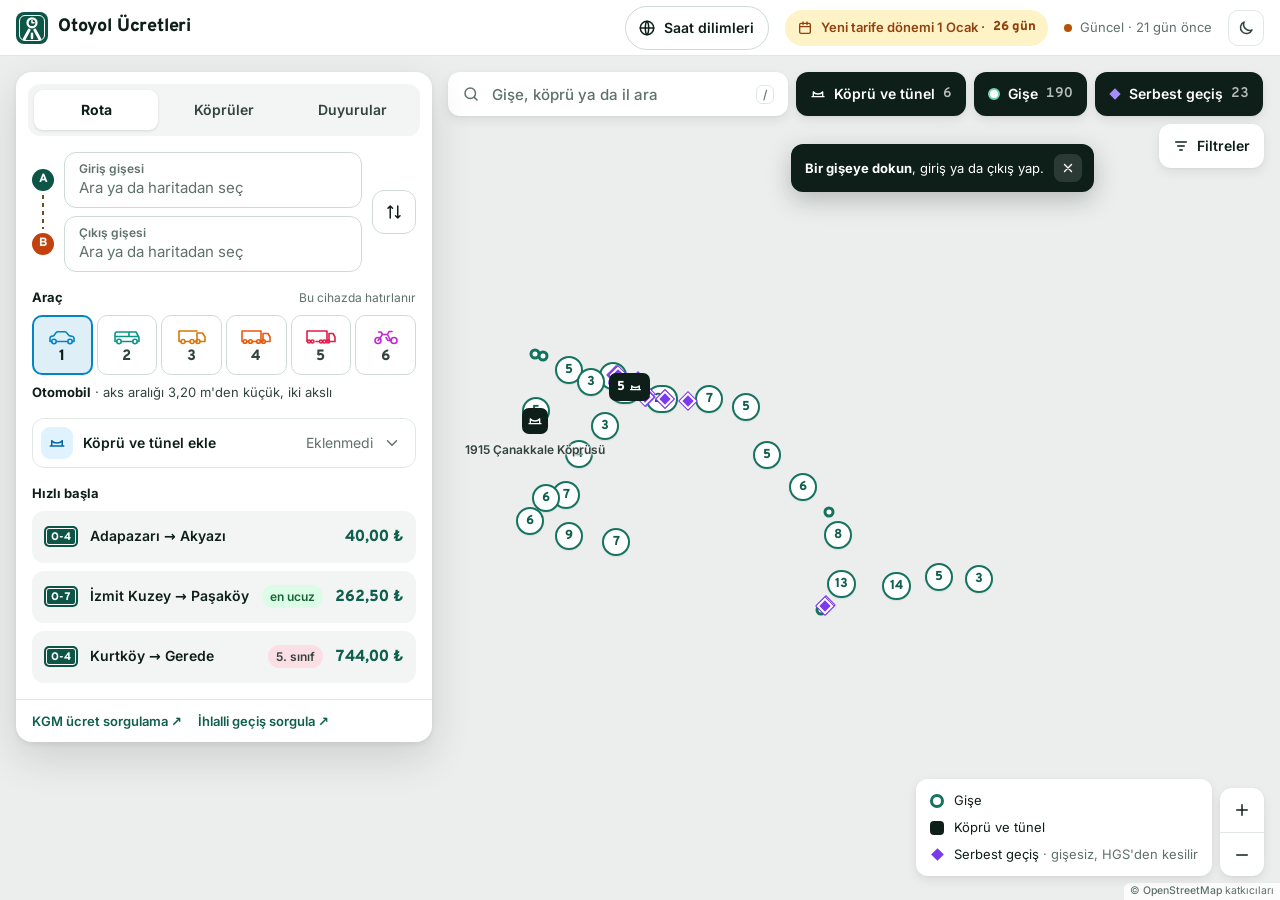
==== commit b27b27b2: "Panel: yeni logo (ufka uzanan yol ve ufukta saat), favicon logo.svg'den" ====
--- a/panel/index.html
+++ b/panel/index.html
@@ -10,14 +10,14 @@
   <script src="theme.js"></script>
   <title>Otoyol Ücretleri</title>
   <meta name="description" content="Otoyol gişeleri arası geçiş ücreti hesaplama, köprü ve tünel ücretleri, bayramda ücretsiz geçiş kararları">
-  <link rel="icon" href="data:image/svg+xml,%3Csvg xmlns='http://www.w3.org/2000/svg' viewBox='0 0 32 32'%3E%3Crect width='32' height='32' rx='8' fill='%230d5546'/%3E%3Crect x='3.5' y='3.5' width='25' height='25' rx='5.5' fill='none' stroke='white' stroke-width='2'/%3E%3Ctext x='16' y='22.5' font-family='Arial' font-weight='900' font-size='17' fill='white' text-anchor='middle'%3E%E2%82%BA%3C/text%3E%3C/svg%3E">
+  <link rel="icon" href="logo.svg" type="image/svg+xml">
   <link rel="stylesheet" href="vendor/leaflet/leaflet.css">
   <link rel="stylesheet" href="style.css">
 </head>
 <body>
   <header class="appbar">
     <a class="logo" href="./" aria-label="Otoyol Ücretleri, ana sayfa">
-      <span class="plate-logo" aria-hidden="true"><span class="ov">₺</span></span>
+      <span class="plate-logo" aria-hidden="true"><span><svg viewBox="4.5 4.5 23 23" focusable="false"><path d="M8.6 26.5 L13.2 18 M23.4 26.5 L18.8 18" stroke-width="2.8"/><path d="M16 21.6 V25.6" stroke-width="2.4"/><circle cx="16" cy="11" r="4.3" stroke-width="2.2"/><path d="M16 8.9 V11 H17.9" stroke-width="1.5"/></svg></span></span>
       <span class="logo-t ov">Otoyol Ücretleri</span>
     </a>
     <span class="grow"></span>
@@ -41,7 +41,7 @@
           <svg viewBox="0 0 24 24" aria-hidden="true"><path d="M15 6l-6 6 6 6"/></svg>
         </button>
         <div class="map-search" id="map-search">
-          <span class="plate-logo sm m-only" aria-hidden="true"><span class="ov">₺</span></span>
+          <span class="plate-logo sm m-only" aria-hidden="true"><span><svg viewBox="4.5 4.5 23 23" focusable="false"><path d="M8.6 26.5 L13.2 18 M23.4 26.5 L18.8 18" stroke-width="2.8"/><path d="M16 21.6 V25.6" stroke-width="2.4"/><circle cx="16" cy="11" r="4.3" stroke-width="2.2"/><path d="M16 8.9 V11 H17.9" stroke-width="1.5"/></svg></span></span>
           <svg class="d-only" viewBox="0 0 24 24" aria-hidden="true"><circle cx="11" cy="11" r="7"/><path d="M20 20l-3.5-3.5"/></svg>
           <input id="map-q" type="search" role="combobox" aria-autocomplete="list" aria-expanded="false" aria-controls="map-q-list"
                  placeholder="Gişe, köprü ya da il ara" autocomplete="off" spellcheck="false" aria-label="Haritada ara">
@@ -129,6 +129,7 @@
                   <input id="trip-giris" type="text" role="combobox" aria-autocomplete="list" aria-expanded="false"
                          aria-controls="trip-giris-list" placeholder="Ara ya da haritadan seç" spellcheck="false">
                   <span class="f-road" id="giris-road"></span>
+                  <button type="button" class="f-clear" id="giris-clear" aria-label="A noktasını (girişi) temizle" hidden><svg viewBox="0 0 24 24" aria-hidden="true"><path d="M6 6l12 12M18 6L6 18"/></svg></button>
                 </label>
                 <ul class="combo-list" id="trip-giris-list" role="listbox" aria-label="Giriş gişeleri" hidden></ul>
               </div>
@@ -139,6 +140,7 @@
                   <input id="trip-cikis" type="text" role="combobox" aria-autocomplete="list" aria-expanded="false"
                          aria-controls="trip-cikis-list" placeholder="Ara ya da haritadan seç" spellcheck="false">
                   <span class="f-road" id="cikis-road"></span>
+                  <button type="button" class="f-clear" id="cikis-clear" aria-label="B noktasını (çıkışı) temizle" hidden><svg viewBox="0 0 24 24" aria-hidden="true"><path d="M6 6l12 12M18 6L6 18"/></svg></button>
                 </label>
                 <ul class="combo-list" id="trip-cikis-list" role="listbox" aria-label="Çıkış gişeleri" hidden></ul>
               </div>
--- a/panel/style.css
+++ b/panel/style.css
@@ -155,6 +155,8 @@
 }
 .plate-logo.sm { border-radius: 9px; }
 .plate-logo.sm > span { width: 28px; height: 28px; border-radius: 7px; }
+/* Sembol (yol ve ufukta saat) logo.svg'deki #sembol ile aynıdır; viewBox iç çerçevenin içini gösterir */
+.plate-logo svg { display: block; width: 100%; height: 100%; fill: none; stroke: currentColor; stroke-linecap: round; stroke-linejoin: round; }
 
 /* Otoyol kalkanı: plakanın küçük kardeşi, yalnızca otoyol numarası */
 .shield { display: inline-flex; flex: none; padding: 2px; border-radius: 5px; background: var(--sign); }
@@ -275,6 +277,20 @@
 }
 .field input::placeholder { color: var(--muted); font-weight: 400; }
 .f-dot, .f-road { display: none; }
+/* × temizle: alan doluyken görünür */
+.f-clear {
+  position: absolute; top: 50%; right: 10px; transform: translateY(-50%); display: none; place-items: center; flex: none;
+  width: 28px; height: 28px; padding: 0; border: 0; border-radius: 50%; cursor: pointer;
+  background: var(--surface-2); color: var(--muted); transition: background var(--ease), color var(--ease);
+}
+.f-clear:not([hidden]) { display: grid; }
+.f-clear:hover { background: var(--line-2); color: var(--text); }
+.f-clear:focus-visible { outline: 2px solid var(--brand); outline-offset: 1px; }
+.f-clear svg { width: 14px; height: 14px; fill: none; stroke: currentColor; stroke-width: 2.4; stroke-linecap: round; }
+.field:has(.f-clear:not([hidden])) input { padding-right: 34px; }
+/* Satır düzeninde (sonuç varken ve telefonda) akışın içinde, yol adının sağında */
+.route-fields.is-compact .f-clear { position: static; transform: none; margin-right: -4px; }
+.route-fields.is-compact .field:has(.f-clear:not([hidden])) input { padding-right: 0; }
 
 /* Sonuç varken giriş/çıkış tek kutuda özetlenir (aynı alanlar, sıkışık görünüm) */
 .route-fields.is-compact { grid-template-columns: minmax(0, 1fr) 44px; row-gap: 0; }
@@ -677,13 +693,13 @@
 }
 .layer-chip[aria-pressed="true"] { background: var(--chip-on); color: var(--chip-on-ink); }
 .layer-chip .n { font-family: var(--ov); opacity: 0.7; font-variant-numeric: tabular-nums; }
-.layer-chip svg, .tool-btn svg { width: 16px; height: 16px; fill: none; stroke: currentColor; stroke-width: 2; stroke-linecap: round; stroke-linejoin: round; }
+.layer-chip svg, .fp-chip svg, .tool-btn svg { width: 16px; height: 16px; flex: none; fill: none; stroke: currentColor; stroke-width: 2; stroke-linecap: round; stroke-linejoin: round; }
 .tool-btn.icon-only { width: 44px; padding: 0; justify-content: center; }
 .tool-btn.icon-only svg { width: 20px; height: 20px; }
 .sw-gate { width: 12px; height: 12px; border-radius: 50%; background: #fff; border: 2px solid #6fd4b4; flex: none; }
-.layer-chip[aria-pressed="false"] .sw-gate { border-color: var(--brand); }
+.layer-chip[aria-pressed="false"] .sw-gate, .fp-chip[aria-pressed="false"] .sw-gate { border-color: var(--brand); }
 .sw-sgs { width: 8px; height: 8px; transform: rotate(45deg); background: #a78bfa; flex: none; margin: 0 2px; }
-.layer-chip[aria-pressed="false"] .sw-sgs { background: var(--free); }
+.layer-chip[aria-pressed="false"] .sw-sgs, .fp-chip[aria-pressed="false"] .sw-sgs { background: var(--free); }
 .filter-btn.is-on { box-shadow: var(--sh-2), inset 0 0 0 2px var(--brand); color: var(--brand-ink); }
 .active-filters { display: inline-flex; gap: 6px; flex-wrap: wrap; flex-basis: 100%; justify-content: flex-end; }
 .active-filters:empty { display: none; }
@@ -904,12 +920,30 @@
 
   .panel {
     position: fixed; z-index: 25; top: auto; left: 0; right: 0; bottom: var(--tabbar-h); width: auto;
-    max-height: 56dvh; border-radius: var(--r-sheet) var(--r-sheet) 0 0; box-shadow: 0 -8px 24px rgba(14, 31, 26, 0.1);
-    transition: max-height 220ms ease-out;
+    max-height: 56vh; max-height: 56dvh; border-radius: var(--r-sheet) var(--r-sheet) 0 0; box-shadow: 0 -8px 24px rgba(14, 31, 26, 0.1);
   }
-  .panel.is-expanded { max-height: calc(100dvh - 96px); }
+  /* Tam: içerik kısa olsa da ekranı kaplar (sekme çubuğu altta kalır; çentik/saat için üst boşluk) */
+  /* dvh'ye güvenmeden: üstten sabitlenir (WhatsApp/Instagram içi tarayıcı, eski iOS, açılıp kapanan adres çubuğu) */
+  .panel.is-expanded {
+    top: 0; height: auto; max-height: none; border-radius: 0;
+    padding-top: env(safe-area-inset-top, 0px); box-shadow: none;
+  }
+  /* Sürüklerken ve yerine otururken yüksekliği JS verir; alttan sabit kalsın */
+  .panel.is-dragging, .panel.is-snapping { top: auto !important; }
+  .panel.is-expanded.is-dragging { border-radius: var(--r-sheet) var(--r-sheet) 0 0; }
   .panel:has(#trip .combo-list:not([hidden])) { min-height: 0; }
-  .sheet-handle { display: flex; justify-content: center; flex: none; width: 100%; height: 22px; padding: 8px 0 0; border: 0; background: transparent; cursor: pointer; }
+  .panel.is-collapsed { max-height: 74px; }
+  .panel.is-collapsed .tab-panel { overflow: hidden; }
+  .panel.is-collapsed:not(.is-dragging, .is-snapping) .tab-panel > :not(.m-head, .k-head):not(:has(.m-head)),
+  .panel.is-collapsed:not(.is-dragging, .is-snapping) .tarif-chip,
+  .panel.is-collapsed:not(.is-dragging, .is-snapping) .m-head ~ * { visibility: hidden; }
+  /* Sürükleme ve yerine oturma JS'teki yükseklikle; geçiş yalnızca yükseklikte */
+  .panel.is-dragging, .panel.is-snapping { max-height: none; }
+  .panel.is-snapping { transition: height 280ms cubic-bezier(0.22, 0.9, 0.3, 1), border-radius 280ms ease-out; }
+  .panel.is-dragging, .panel.is-measuring { transition: none; }
+  .panel.is-dragging .tab-panel { overflow: hidden; }
+  .sheet-handle, .m-head, .k-head { touch-action: none; }
+  .sheet-handle { display: flex; justify-content: center; flex: none; width: 100%; height: 26px; padding: 10px 0 0; border: 0; background: transparent; cursor: grab; }
   .sheet-handle span { width: 40px; height: 5px; border-radius: 3px; background: var(--line-2); }
   .tabs { display: none; }
   .tab-panel { padding: 8px 16px 16px; flex: 1 1 auto; }
@@ -927,6 +961,8 @@
   .route-fields .swap { grid-column: 2; }
   .route-fields .field { flex-direction: row; align-items: center; gap: 10px; height: 48px; padding: 0 12px; }
   .route-fields .field:focus-within { padding: 0 11px; }
+  .route-fields .f-clear { position: static; transform: none; width: 32px; height: 32px; margin-right: -6px; }
+  .route-fields .field:has(.f-clear:not([hidden])) input { padding-right: 0; }
   .route-fields #combo-giris .field { border-radius: 12px 12px 0 0; border-bottom-color: transparent; }
   .route-fields #combo-cikis .field { border-radius: 0 0 12px 12px; }
   .route-fields #combo-cikis .field::before { content: ""; position: absolute; top: -1px; left: 42px; right: 0; height: 1px; background: var(--line); }
@@ -946,7 +982,7 @@
   .xbox:not(.is-open) { display: none; }
 
   /* Gişe arama: tam ekran sayfa */
-  .panel.is-search { top: 24px; bottom: 0; max-height: none; z-index: 40; border-radius: var(--r-sheet) var(--r-sheet) 0 0; }
+  .panel.is-search { top: 24px; bottom: 0; max-height: none; height: auto !important; z-index: 40; border-radius: var(--r-sheet) var(--r-sheet) 0 0; }
   .panel.is-search .m-head, .panel.is-search .opt-chips, .panel.is-search #veh-block, .panel.is-search .xbox,
   .panel.is-search #trip-result, .panel.is-search .quick, .panel.is-search .official, .panel.is-search .osm-credit,
   .panel.is-search .route-fields .swap, .panel.is-search .sample-note { display: none !important; }
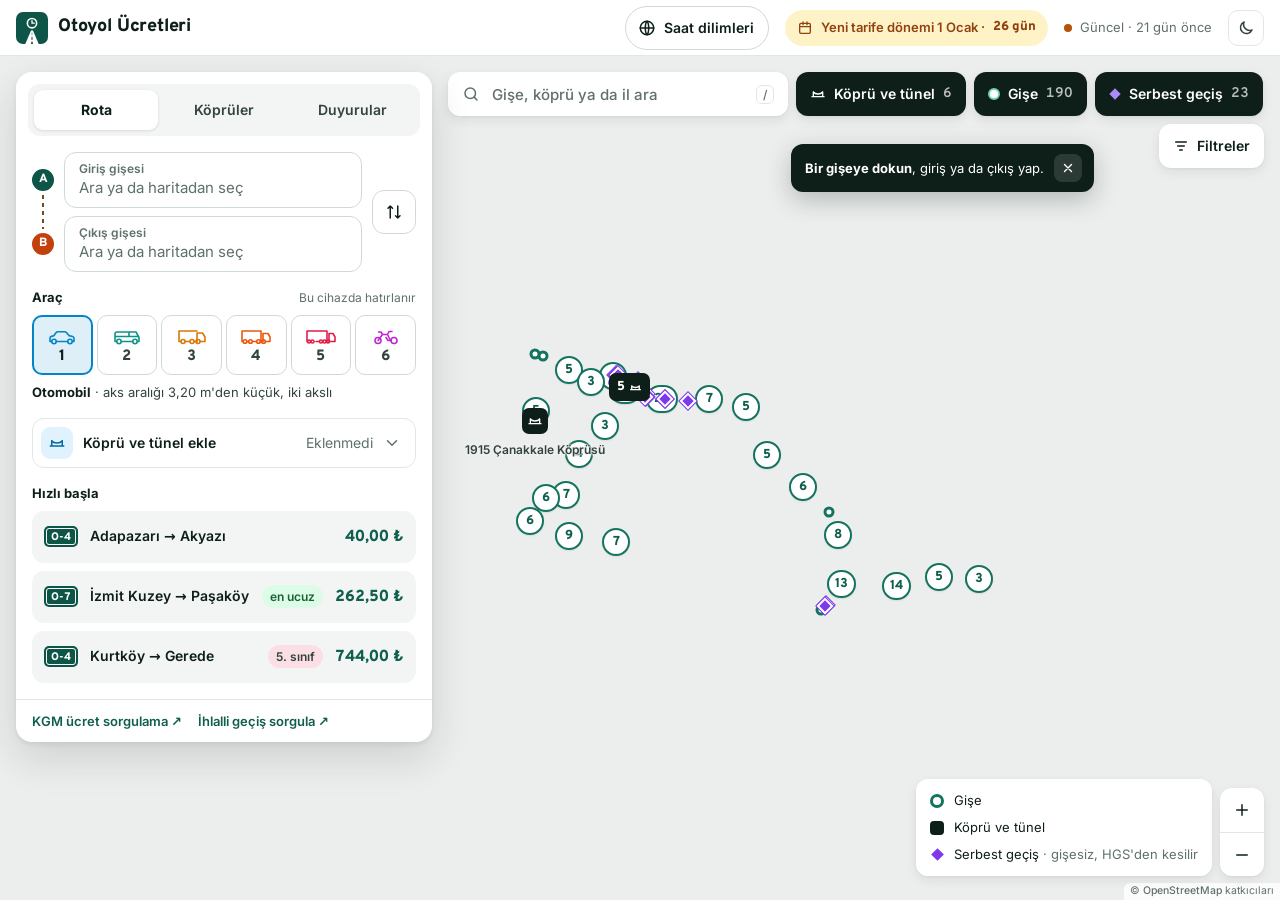
==== commit 9321765e: "Logo: yeni Ufuk logosu (panel, favicon, e-posta)" ====
--- a/panel/index.html
+++ b/panel/index.html
@@ -17,7 +17,7 @@
 <body>
   <header class="appbar">
     <a class="logo" href="./" aria-label="Otoyol Ücretleri, ana sayfa">
-      <span class="plate-logo" aria-hidden="true"><span><svg viewBox="4.5 4.5 23 23" focusable="false"><path d="M8.6 26.5 L13.2 18 M23.4 26.5 L18.8 18" stroke-width="2.8"/><path d="M16 21.6 V25.6" stroke-width="2.4"/><circle cx="16" cy="11" r="4.3" stroke-width="2.2"/><path d="M16 8.9 V11 H17.9" stroke-width="1.5"/></svg></span></span>
+      <span class="plate-logo" aria-hidden="true"><svg viewBox="0 0 100 100" focusable="false"><rect class="lg-bg" width="100" height="100" rx="22"/><path class="lg-fg" d="M29 100 L47 58 H53 L71 100 Z"/><path class="lg-bg" d="M49.3 64 H50.7 L51.1 71 H48.9 Z M48.6 77 H51.4 L52 87 H48 Z M47.7 93 H52.3 L52.8 100 H47.2 Z"/><circle class="lg-ln" cx="50" cy="35" r="14.5" stroke-width="5"/><path class="lg-ln" d="M50 27 V35 H57" stroke-width="4.2"/></svg></span>
       <span class="logo-t ov">Otoyol Ücretleri</span>
     </a>
     <span class="grow"></span>
@@ -41,7 +41,7 @@
           <svg viewBox="0 0 24 24" aria-hidden="true"><path d="M15 6l-6 6 6 6"/></svg>
         </button>
         <div class="map-search" id="map-search">
-          <span class="plate-logo sm m-only" aria-hidden="true"><span><svg viewBox="4.5 4.5 23 23" focusable="false"><path d="M8.6 26.5 L13.2 18 M23.4 26.5 L18.8 18" stroke-width="2.8"/><path d="M16 21.6 V25.6" stroke-width="2.4"/><circle cx="16" cy="11" r="4.3" stroke-width="2.2"/><path d="M16 8.9 V11 H17.9" stroke-width="1.5"/></svg></span></span>
+          <span class="plate-logo sm m-only" aria-hidden="true"><svg viewBox="0 0 100 100" focusable="false"><rect class="lg-bg" width="100" height="100" rx="22"/><path class="lg-fg" d="M29 100 L47 58 H53 L71 100 Z"/><path class="lg-bg" d="M49.3 64 H50.7 L51.1 71 H48.9 Z M48.6 77 H51.4 L52 87 H48 Z M47.7 93 H52.3 L52.8 100 H47.2 Z"/><circle class="lg-ln" cx="50" cy="35" r="14.5" stroke-width="5"/><path class="lg-ln" d="M50 27 V35 H57" stroke-width="4.2"/></svg></span>
           <svg class="d-only" viewBox="0 0 24 24" aria-hidden="true"><circle cx="11" cy="11" r="7"/><path d="M20 20l-3.5-3.5"/></svg>
           <input id="map-q" type="search" role="combobox" aria-autocomplete="list" aria-expanded="false" aria-controls="map-q-list"
                  placeholder="Gişe, köprü ya da il ara" autocomplete="off" spellcheck="false" aria-label="Haritada ara">
--- a/panel/style.css
+++ b/panel/style.css
@@ -148,15 +148,13 @@
 
 /* ------------------------------------------------------------------ ortak parçalar */
 
-.plate-logo { display: inline-flex; padding: 3px; border-radius: 8px; background: var(--sign); }
-.plate-logo > span {
-  display: flex; align-items: center; justify-content: center; width: 26px; height: 26px; border: 1.5px solid #fff; border-radius: 6px;
-  color: #fff; font-weight: 900; font-size: 16px; line-height: 1;
-}
-.plate-logo.sm { border-radius: 9px; }
-.plate-logo.sm > span { width: 28px; height: 28px; border-radius: 7px; }
-/* Sembol (yol ve ufukta saat) logo.svg'deki #sembol ile aynıdır; viewBox iç çerçevenin içini gösterir */
-.plate-logo svg { display: block; width: 100%; height: 100%; fill: none; stroke: currentColor; stroke-linecap: round; stroke-linejoin: round; }
+/* Logo ("Ufuk"): logo.svg ile aynı çizim; zemin rengi temaya göre --sign'dan gelir */
+.plate-logo { display: inline-flex; flex: none; width: 32px; height: 32px; }
+.plate-logo.sm { width: 34px; height: 34px; }
+.plate-logo svg { display: block; width: 100%; height: 100%; }
+.plate-logo .lg-bg { fill: var(--sign); }
+.plate-logo .lg-fg { fill: #fff; }
+.plate-logo .lg-ln { fill: none; stroke: #fff; stroke-linecap: round; stroke-linejoin: round; }
 
 /* Otoyol kalkanı: plakanın küçük kardeşi, yalnızca otoyol numarası */
 .shield { display: inline-flex; flex: none; padding: 2px; border-radius: 5px; background: var(--sign); }
